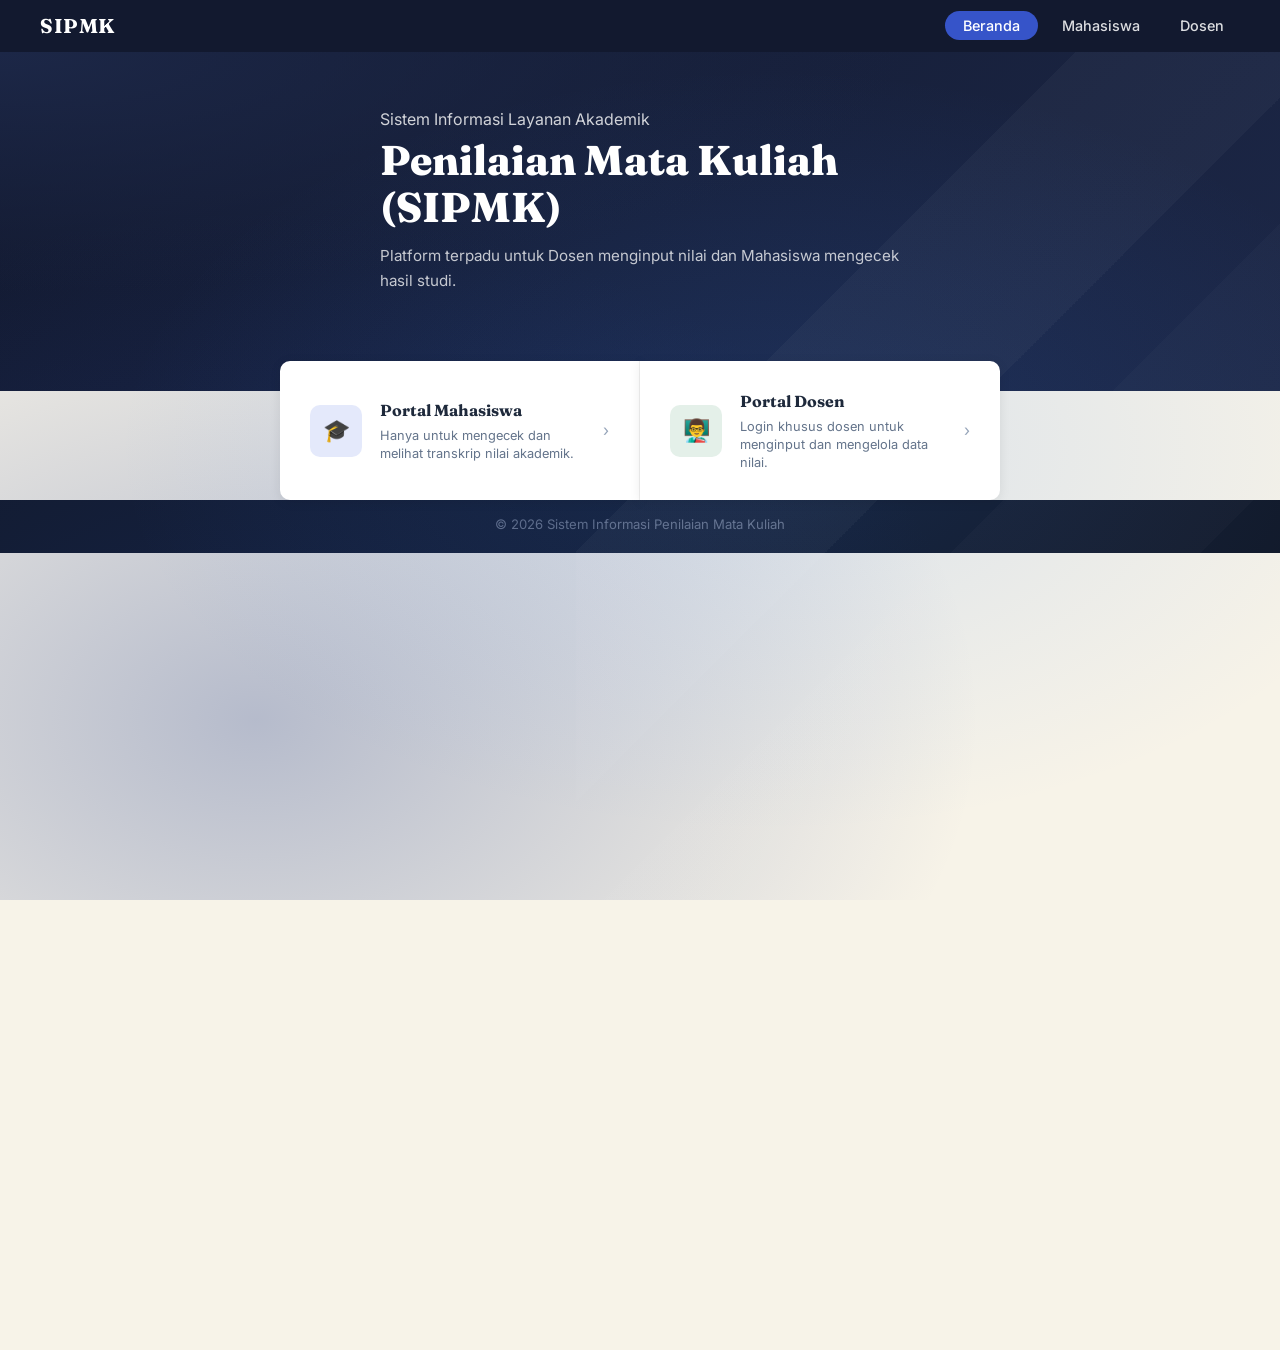
==== index.html @ e356b7f4 "DIBUAT ANGGI CUY" ====
<!DOCTYPE html>
<html lang="id">

<head>
    <meta charset="UTF-8">
    <meta name="viewport" content="width=device-width, initial-scale=1.0">
    <title>Beranda - SIPMK</title>
    <link rel="preconnect" href="https://fonts.googleapis.com">
    <link rel="preconnect" href="https://fonts.gstatic.com" crossorigin>
    <link
        href="https://fonts.googleapis.com/css2?family=Fraunces:opsz,wght@9..144,500;9..144,700;9..144,800&family=Inter:wght@400;500;600;700;800&family=JetBrains+Mono:wght@500;700&display=swap"
        rel="stylesheet">
    <link rel="stylesheet" href="css/style.css">
</head>

<body>
    <header>
        <div class="container header-flex">
            <div class="logo">
                <h1>SIPMK</h1>
            </div>
            <nav>
                <input type="checkbox" id="menu-toggle">
                <label for="menu-toggle" class="nav-toggle">
                    <span></span><span></span><span></span>
                </label>
                <ul class="nav-menu">
                    <li><a href="index.html" class="active">Beranda</a></li>
                    <li><a href="login-mahasiswa.html">Mahasiswa</a></li>
                    <li><a href="login-dosen.html">Dosen</a></li>
                </ul>
            </nav>
        </div>
    </header>

    <main>
        <section class="hero">
            <div class="hero-overlay">
                <div class="container">
                    <div class="hero-layout">
                        <div class="hero-content">
                            <p class="subtitle">Sistem Informasi Layanan Akademik</p>
                            <h2>Penilaian Mata Kuliah (SIPMK)</h2>
                            <p class="desc">Platform terpadu untuk Dosen menginput nilai dan Mahasiswa mengecek hasil
                                studi.</p>
                        </div>
                    </div>
                </div>
            </div>
        </section>

        <div class="cards-grid" style="grid-template-columns: repeat(2, 1fr); max-width: 800px;">
            <div class="card" onclick="location.href='login-mahasiswa.html'" style="border-radius: 10px 0 0 10px;">
                <div class="card-icon-wrap blue-light">🎓</div>
                <div class="card-text">
                    <h3>Portal Mahasiswa</h3>
                    <p>Hanya untuk mengecek dan melihat transkrip nilai akademik.</p>
                </div>
                <span class="card-arrow">›</span>
            </div>

            <div class="card" onclick="location.href='login-dosen.html'" style="border-radius: 0 10px 10px 0;">
                <div class="card-icon-wrap green-light">👨‍🏫</div>
                <div class="card-text">
                    <h3>Portal Dosen</h3>
                    <p>Login khusus dosen untuk menginput dan mengelola data nilai.</p>
                </div>
                <span class="card-arrow">›</span>
            </div>
        </div>
    </main>

    <footer>
        <div class="container footer-flex">
            <div class="footer-left">
                <p>&copy; 2026 Sistem Informasi Penilaian Mata Kuliah</p>
            </div>
        </div>
    </footer>
</body>
</html>
---- css/style.css ----
/* Reset & General */
* {
    margin: 0;
    padding: 0;
    box-sizing: border-box;
}

body {
    font-family: 'Segoe UI', Arial, sans-serif;
    background-color: #f1f5f9;
    color: #1e293b;
    line-height: 1.6;
    scroll-behavior: smooth;
    min-height: 100vh;
}

.container {
    max-width: 1280px;
    margin: auto;
    padding: 0 40px;
}

/* ===== HEADER ===== */
header {
    background-color: #1a2340;
    color: white;
    padding: 0;
    position: sticky;
    top: 0;
    z-index: 1000;
    height: 52px;
    display: flex;
    align-items: center;
}

.header-flex {
    display: flex;
    justify-content: space-between;
    align-items: center;
    width: 100%;
}

.logo h1 {
    font-size: 1.25rem;
    font-weight: 700;
    color: white;
    letter-spacing: 0.5px;
}

nav ul {
    list-style: none;
    display: flex;
    align-items: center;
    gap: 8px;
}

nav ul li a {
    color: rgba(255, 255, 255, 0.85);
    text-decoration: none;
    font-size: 0.9rem;
    font-weight: 500;
    padding: 6px 16px;
    border-radius: 20px;
    transition: 0.2s;
}

nav ul li a:hover {
    color: white;
    background: rgba(255, 255, 255, 0.1);
}

nav ul li a.active {
    background: #2563eb;
    color: white;
    border-radius: 20px;
    padding: 6px 18px;
}

/* Garis Hr */
hr{
    border:none;
    height:1px;
    background: linear-gradient(to right, transparent, #94a3b8, transparent);
    margin: 0;
}

/* ===== HERO ===== */
.hero {
    background:
        radial-gradient(ellipse at 0% 0%, #212945 0%, transparent 50%),
        radial-gradient(ellipse at 100% 100%, #212945 0%, transparent 50%),
        radial-gradient(ellipse at 100% 0%, #212945 0%, transparent 45%),
        radial-gradient(ellipse at 0% 100%, #212945 0%, transparent 45%), #212945
}

.hero::before {
    content: '';
    position: absolute;
    inset: 0;
    background:
        radial-gradient(ellipse at 60% 50%, rgba(59, 130, 246, 0.15) 0%, transparent 60%),
        radial-gradient(ellipse at 20% 80%, rgba(30, 58, 138, 0.3) 0%, transparent 50%);
}

/* Geometric diagonal lines like reference */
.hero::after {
    content: '';
    position: absolute;
    top: -50%;
    right: 0;
    width: 55%;
    height: 200%;
    background: linear-gradient(135deg, transparent 40%, rgba(255, 255, 255, 0.03) 40%, rgba(255, 255, 255, 0.03) 50%, transparent 50%),
        linear-gradient(135deg, transparent 55%, rgba(255, 255, 255, 0.02) 55%, rgba(255, 255, 255, 0.02) 65%, transparent 65%);
    pointer-events: none;
}

.hero-overlay {
    position: relative;
    z-index: 2;
    padding: 55px 0 70px;
    min-height: 320px;
    display: flex;
    align-items: center;
}

.hero-layout {
    display: flex;
    align-items: center;
    justify-content: space-between;
    width: 100%;
}

.hero-content {
    color: white;
    max-width: 520px;
}

.hero-content .subtitle {
    font-size: 1rem;
    font-weight: 400;
    color: rgba(255, 255, 255, 0.8);
    margin-bottom: 4px;
}

.hero-content h2 {
    font-size: 2.6rem;
    font-weight: 800;
    margin-bottom: 12px;
    line-height: 1.15;
    color: white;
}

.hero-content .desc {
    font-size: 0.95rem;
    color: rgba(255, 255, 255, 0.75);
    margin-bottom: 28px;
}

/* ===== HERO BANNER HASIL ===== */
.hasil-hero {
    background:
        radial-gradient(ellipse at 0% 0%, #7e859c 0%, transparent 50%),
        radial-gradient(ellipse at 100% 100%, #55628f 0%, transparent 50%),
        #303d6a;
    padding: 36px 0 50px;
    position: relative;
    overflow: hidden;
}

.hasil-hero::after {
    content: '';
    position: absolute;
    inset: 0;
    background: radial-gradient(ellipse at 60% 50%, rgba(100, 140, 255, 0.15) 0%, transparent 65%);
    pointer-events: none;
}

.hasil-hero-inner {
    position: relative;
    z-index: 2;
    display: flex;
    align-items: center;
    justify-content: space-between;
}

.hasil-hero-left h2 {
    font-size: 1.7rem;
    font-weight: 800;
    color: white;
    margin-bottom: 4px;
}

.hasil-hero-left p {
    font-size: 0.88rem;
    color: rgba(255, 255, 255, 0.7);
}

/* desain bagian semester */
.semester-badge {
    display: inline-flex;
    align-items: center;
    gap: 6px;
    background: rgba(255, 255, 255, 0.15);
    border: 1px solid rgba(255, 255, 255, 0.25);
    color: white;
    font-size: 0.82rem;
    font-weight: 600;
    padding: 6px 14px;
    border-radius: 20px;
    backdrop-filter: blur(8px);
}

 /* ===== SUMMARY CARDS ===== */
.summary-cards {
    display: grid;
    grid-template-columns: repeat(3, 1fr);
    gap: 16px;
    margin-top: -28px;
    position: relative;
    z-index: 10;
    margin-bottom: 28px;
}

.summary-card {
    background: white;
    border-radius: 14px;
    padding: 20px 22px;
    display: flex;
    align-items: center;
    gap: 16px;
    box-shadow: 0 4px 16px rgba(0, 0, 0, 0.08);
    border: 1px solid #f0f4f8;
    transition: 0.2s;
}

.summary-card:hover {
    transform: translateY(-3px);
    box-shadow: 0 8px 24px rgba(0, 0, 0, 0.1);
}

.summary-icon {
    width: 50px;
    height: 50px;
    border-radius: 12px;
    display: flex;
    align-items: center;
    justify-content: center;
    font-size: 20px;
    flex-shrink: 0;
}

.summary-icon.blue {
    background: linear-gradient(135deg, #dbeafe, #93c5fd);
}

.summary-icon.green {
    background: linear-gradient(135deg, #dcfce7, #6ee7b7);
}

.summary-icon.orange {
    background: linear-gradient(135deg, #fef3c7, #fcd34d);
}

.summary-info h4 {
    font-size: 1.4rem;
    font-weight: 800;
    color: #1e293b;
    line-height: 1;
    margin-bottom: 3px;
}

.summary-info p {
    font-size: 0.78rem;
    color: #64748b;
}

.btn-action {
    display: inline-flex;
    align-items: center;
    gap: 8px;
    background-color: #2563eb;
    color: white;
    padding: 11px 24px;
    border-radius: 6px;
    text-decoration: none;
    font-weight: 600;
    font-size: 0.9rem;
    transition: 0.2s;
}

.btn-action:hover {
    background-color: #1d4ed8;
    transform: translateY(-1px);
}

/* Hero Illustration (laptop mockup area) */
/* ILUSTRASI LAPTOP */
.illustration {
    position: relative;
    width: 480px;
    height: 300px;
}

.laptop {
    position: absolute;
    right: 30px;
    bottom: 30px;
    width: 310px;
}

.laptop-lid {
    width: 280px;
    height: 185px;
    background: #c8d3eb;
    border-radius: 12px 12px 0 0;
    padding: 6px;
    margin-left: 15px;
    box-shadow: 4px -4px 20px rgba(0, 0, 0, 0.25);
}

.laptop-screen {
    width: 100%;
    height: 100%;
    background: white;
    border-radius: 8px 8px 0 0;
    overflow: hidden;
    padding: 12px 14px;
}

.screen-header {
    display: flex;
    justify-content: space-between;
    font-size: 9.5px;
    font-weight: 700;
    color: #374151;
    border-bottom: 1.5px solid #e5e7eb;
    padding-bottom: 7px;
    margin-bottom: 9px;
}

.screen-header span:first-child {
    flex: 1.4;
}

.screen-header span:nth-child(2) {
    flex: 1;
    text-align: center;
}

.screen-header span:last-child {
    flex: 0.8;
    text-align: right;
}

.screen-rows {
    display: flex;
    flex-direction: column;
    gap: 8px;
}

.screen-row {
    display: flex;
    align-items: center;
    justify-content: space-between;
}

.row-bar {
    flex: 1;
    height: 9px;
    background: #eef0f5;
    border-radius: 5px;
    margin-right: 12px;
}

.grade {
    font-size: 8.5px;
    font-weight: 800;
    color: white;
    padding: 2px 6px;
    border-radius: 4px;
    min-width: 22px;
    text-align: center;
}

.grade.a {
    background: #10b981;
}

.grade.bplus {
    background: #3b82f6;
}

.grade.aminus {
    background: #f59e0b;
}

.grade.b {
    background: #ef4444;
}

.window-dots {
    display: flex;
    gap: 4px;
    margin-bottom: 8px;
}

.dot {
    width: 6px;
    height: 6px;
    border-radius: 50%;
    background: #d1d5db;
}

.laptop-base {
    width: 310px;
    height: 14px;
    background: linear-gradient(to bottom, #b0bcdc, #8898c4);
    border-radius: 0 0 6px 6px;
}

.laptop-foot {
    width: 310px;
    height: 6px;
    background: linear-gradient(to bottom, #7080b0, #5a6a9a);
    border-radius: 0 0 8px 8px;
}

.cap-group {
    position: absolute;
    left: 10px;
    bottom: 50px;
}

.cap-wrapper {
    position: relative;
    width: 110px;
    height: 80px;
}

.cap-board {
    position: absolute;
    top: 0;
    left: 50%;
    transform: translateX(-50%);
    width: 110px;
    height: 18px;
    background: linear-gradient(135deg, #1a2a5e, #243580);
    border-radius: 3px;
    box-shadow: 0 4px 12px rgba(0, 0, 0, 0.35);
    z-index: 3;
}

.cap-board::after {
    content: '';
    position: absolute;
    bottom: -5px;
    left: 50%;
    transform: translateX(-50%);
    border-left: 8px solid transparent;
    border-right: 8px solid transparent;
    border-top: 6px solid #1a2a5e;
}

.cap-dome {
    position: absolute;
    top: 16px;
    left: 50%;
    transform: translateX(-50%);
    width: 72px;
    height: 42px;
    background: linear-gradient(160deg, #243580, #1a2a5e);
    border-radius: 6px 6px 10px 10px;
    z-index: 2;
}

.tassel-base {
    position: absolute;
    top: 6px;
    right: 14px;
    width: 8px;
    height: 8px;
    background: #d4a017;
    border-radius: 50%;
    z-index: 4;
}

.tassel-string {
    position: absolute;
    top: 10px;
    right: 17px;
    width: 2px;
    height: 35px;
    background: linear-gradient(to bottom, #d4a017, #b8860b);
    z-index: 4;
}

.tassel-end {
    position: absolute;
    top: 44px;
    right: 10px;
    display: flex;
    gap: 2px;
    z-index: 4;
}

.tassel-end span {
    display: block;
    width: 2px;
    height: 10px;
    background: #d4a017;
    border-radius: 1px;
}

.book-bottom {
    width: 100px;
    height: 14px;
    background: linear-gradient(to right, #1e3a7a, #2a4fa0);
    border-radius: 3px;
    position: absolute;
    bottom: 0;
    left: 0;
    box-shadow: 0 4px 10px rgba(0, 0, 0, 0.3);
}

.book-top {
    width: 90px;
    height: 14px;
    background: linear-gradient(to right, #243f8a, #3058b8);
    border-radius: 3px;
    position: absolute;
    bottom: 14px;
    left: 5px;
}

.diploma {
    position: absolute;
    bottom: -4px;
    left: 50%;
    transform: translateX(-50%);
    width: 70px;
    height: 18px;
    background: #f0e6c8;
    border-radius: 10px;
    border: 1.5px solid #d4c090;
}

.plant-group {
    position: absolute;
    right: 0;
    bottom: 28px;
}

.pot {
    width: 40px;
    height: 30px;
    background: linear-gradient(to bottom, #e8e0d0, #d4c9b0);
    border-radius: 0 0 8px 8px;
    margin: 0 auto;
    position: relative;
}

.pot::before {
    content: '';
    position: absolute;
    top: -5px;
    left: -4px;
    width: 48px;
    height: 10px;
    background: #c8bda0;
    border-radius: 4px;
}

.stem {
    width: 3px;
    height: 35px;
    background: #4a7c3f;
    margin: 0 auto;
    border-radius: 2px;
}

.leaves {
    position: relative;
    width: 80px;
    height: 60px;
    margin: 0 auto;
}

.leaf {
    position: absolute;
    border-radius: 50% 0 50% 0;
}

.shadow-laptop {
    position: absolute;
    bottom: 24px;
    right: 28px;
    width: 300px;
    height: 10px;
    background: rgba(0, 0, 0, 0.2);
    border-radius: 50%;
    filter: blur(6px);
}

.shadow-cap {
    position: absolute;
    bottom: 44px;
    left: 8px;
    width: 110px;
    height: 8px;
    background: rgba(0, 0, 0, 0.18);
    border-radius: 50%;
    filter: blur(5px);
}

.shadow-plant {
    position: absolute;
    bottom: 22px;
    right: 0;
    width: 70px;
    height: 7px;
    background: rgba(0, 0, 0, 0.15);
    border-radius: 50%;
    filter: blur(5px);
}

.laptop-screen .screen-header {
    display: flex;
    justify-content: space-between;
    font-size: 11px;
    font-weight: 600;
    color: #374151;
    border-bottom: 1px solid #e5e7eb;
    padding-bottom: 8px;
    margin-bottom: 10px;
}

.screen-rows {
    display: flex;
    flex-direction: column;
    gap: 7px;
}

.screen-row {
    display: flex;
    justify-content: space-between;
    align-items: center;
}


/* ===== CARDS GRID (overlapping hero) ===== */
.cards-section {
    background: #f1f5f9;
    padding: 0;
    position: relative;
    z-index: 10;
}

.cards-grid {
    display: grid;
    grid-template-columns: repeat(3, 1fr);
    gap: 0;
    margin-top: -30px;
    position: relative;
    z-index: 10;
    background: transparent;
    padding: 0 40px;
    max-width: 1280px;
    margin-left: auto;
    margin-right: auto;
}

.card {
    background: white;
    padding: 28px 30px;
    border-radius: 0;
    box-shadow: 0 2px 12px rgba(0, 0, 0, 0.08);
    display: flex;
    align-items: center;
    gap: 18px;
    cursor: pointer;
    transition: 0.2s;
    border-right: 1px solid #f0f0f0;
    position: relative;
}

.card:first-child {
    border-radius: 10px 0 0 10px;
}

.card:last-child {
    border-radius: 0 10px 10px 0;
    border-right: none;
}

.card:hover {
    background: #fafbff;
}

.card-icon-wrap {
    width: 52px;
    height: 52px;
    border-radius: 10px;
    display: flex;
    align-items: center;
    justify-content: center;
    font-size: 22px;
    flex-shrink: 0;
}

.card-icon-wrap.blue-light {
    background: #dbeafe;
}

.card-icon-wrap.green-light {
    background: #dcfce7;
}

.card-icon-wrap.purple-light {
    background: #ede9fe;
}

.card-text h3 {
    font-size: 1rem;
    font-weight: 700;
    color: #1e293b;
    margin-bottom: 4px;
}

.card-text p {
    font-size: 0.8rem;
    color: #64748b;
    line-height: 1.4;
}

.card-arrow {
    margin-left: auto;
    color: #94a3b8;
    font-size: 1rem;
    flex-shrink: 0;
}

/* ===== STEPS SECTION ===== */
.steps-section {
    background: #f1f5f9;
    padding: 50px 0 40px;
}

.section-title {
    font-size: 1.15rem;
    font-weight: 700;
    color: #1e293b;
    margin-bottom: 6px;
    position: relative;
    display: inline-block;
}

.section-title::after {
    content: '';
    position: absolute;
    bottom: -6px;
    left: 0;
    width: 36px;
    height: 3px;
    background: #2563eb;
    border-radius: 2px;
}

.steps-modern {
    display: grid;
    grid-template-columns: 1fr 80px 1fr 80px 1fr;
    align-items: center;
    gap: 0;
    margin-top: 28px;
}

.step-modern {
    background: white;
    border-radius: 10px;
    padding: 22px 20px;
    display: flex;
    align-items: center;
    gap: 16px;
    border: 1px solid #e8ecf0;
    box-shadow: 0 2px 8px rgba(0, 0, 0, 0.04);
    position: relative;
}

.icon-circle {
    width: 54px;
    height: 54px;
    border-radius: 50%;
    display: flex;
    align-items: center;
    justify-content: center;
    font-size: 22px;
    flex-shrink: 0;
}

.icon-circle.blue {
    background: linear-gradient(135deg, #bfdbfe, #60a5fa);
}

.icon-circle.green {
    background: linear-gradient(135deg, #bbf7d0, #34d399);
}

.icon-circle.purple {
    background: linear-gradient(135deg, #ddd6fe, #a78bfa);
}

.step-text {
    flex: 1;
}

.badge {
    display: inline-flex;
    align-items: center;
    justify-content: center;
    width: 22px;
    height: 22px;
    border-radius: 50%;
    font-size: 11px;
    font-weight: 700;
    color: white;
    margin-bottom: 4px;
}

.badge.blue {
    background: linear-gradient(135deg, #2563eb, #60a5fa);
}

.badge.green {
    background: linear-gradient(135deg, #16a34a, #34d399);
}

.badge.purple {
    background: linear-gradient(135deg, #7c3aed, #a78bfa);
}

.step-text h3 {
    font-size: 0.95rem;
    font-weight: 700;
    color: #1e293b;
    margin-bottom: 3px;
}

.step-text p {
    font-size: 0.78rem;
    color: #64748b;
    line-height: 1.4;
}

/* Connector */
.connector {
    display: flex;
    align-items: center;
    justify-content: center;
    position: relative;
    height: 2px;
}

.connector::before {
    content: "";
    position: absolute;
    width: 100%;
    height: 2px;
    background: repeating-linear-gradient(to right,
            #cbd5e1, #cbd5e1 5px,
            transparent 5px, transparent 10px);
}

.circle-arrow {
    width: 30px;
    height: 30px;
    background: white;
    border-radius: 50%;
    border: 1px solid #e2e8f0;
    display: flex;
    align-items: center;
    justify-content: center;
    font-size: 13px;
    color: #475569;
    z-index: 2;
    box-shadow: 0 1px 4px rgba(0, 0, 0, 0.08);
}

/* ===== INFO / STATS SECTION ===== */
.info-section {
    background: #f1f5f9;
    padding: 20px 0 50px;
}

.info-grid {
    display: grid;
    grid-template-columns: repeat(3, 1fr);
    gap: 20px;
}

.info-box {
    background: white;
    border-radius: 12px;
    padding: 28px 30px;
    display: flex;
    align-items: center;
    gap: 20px;
    box-shadow: 0 2px 8px rgba(0, 0, 0, 0.05);
    border: 1px solid #e8ecf0;
    position: relative;
    overflow: hidden;
}

.info-icon {
    width: 58px;
    height: 58px;
    border-radius: 50%;
    display: flex;
    align-items: center;
    justify-content: center;
    font-size: 24px;
    flex-shrink: 0;
    color: white;
}

.info-icon.blue {
    background: linear-gradient(135deg, #1d4ed8, #3b82f6);
    box-shadow: 0 4px 14px rgba(37, 99, 235, 0.4);
}

.info-icon.green {
    background: linear-gradient(135deg, #15803d, #22c55e);
    box-shadow: 0 4px 14px rgba(22, 163, 74, 0.4);
}

.info-icon.purple {
    background: linear-gradient(135deg, #6d28d9, #a855f7);
    box-shadow: 0 4px 14px rgba(124, 58, 237, 0.4);
}

.info-content h3 {
    font-size: 2rem;
    font-weight: 800;
    line-height: 1;
    margin-bottom: 2px;
}

.info-content h3.blue-text {
    background: linear-gradient(135deg, #1d4ed8, #3b82f6);
    -webkit-background-clip: text;
    -webkit-text-fill-color: transparent;
    background-clip: text;
}

.info-content h3.green-text {
    background: linear-gradient(135deg, #15803d, #22c55e);
    -webkit-background-clip: text;
    -webkit-text-fill-color: transparent;
    background-clip: text;
}

.info-content h3.purple-text {
    background: linear-gradient(135deg, #6d28d9, #a855f7);
    -webkit-background-clip: text;
    -webkit-text-fill-color: transparent;
    background-clip: text;
}

.info-content .info-label {
    font-size: 0.85rem;
    font-weight: 600;
    color: #374151;
}

.info-content .info-sub {
    font-size: 0.75rem;
    color: #94a3b8;
}

/* ===== FORM SECTION ===== */
.form-section {
    display: flex;
    justify-content: center;
    align-items: center;
    min-height: calc(100vh - 52px);
    padding: 40px 20px;
    position: relative;
    overflow: hidden;
}

/* ===== CARD BARU ===== */
.form-card {
    background: white;
    padding: 50px 48px 44px;
    border-radius: 20px;
    width: 100%;
    max-width: 480px;
    box-shadow:
        0 4px 6px rgba(0,0,0,0.04),
        0 20px 50px rgba(37,99,235,0.10);
    position: relative;
    z-index: 2;
    border: 1px solid rgba(255,255,255,0.8);
    text-align: center;
}

/* Garis aksen atas card */
.form-card::before {
    content: '';
    position: absolute;
    top: 0;
    left: 0;
    right: 0;
    height: 4px;
    background: linear-gradient(90deg, #2563eb, #7c3aed, #3b82f6);
    border-radius: 20px 20px 0 0;
}

.form-card h2 {
    font-size: 1.5rem;
    font-weight: 800;
    color: #1e293b;
    margin-bottom: 8px;
    text-align: center;
}

.form-card p {
    font-size: 0.88rem;
    color: #64748b;
    margin-bottom: 32px;
    text-align: center;
    line-height: 1.5;
}


/* Background dekorasi lingkaran */
.form-section::before {
    content: '';
    position: absolute;
    top: -120px;
    right: -120px;
    width: 400px;
    height: 400px;
    background: radial-gradient(circle, rgba(37,99,235,0.08) 0%, transparent 70%);
    border-radius: 50%;
    pointer-events: none;
}

.form-section::after {
    content: '';
    position: absolute;
    bottom: -100px;
    left: -100px;
    width: 350px;
    height: 350px;
    background: radial-gradient(circle, rgba(124,58,237,0.07) 0%, transparent 70%);
    border-radius: 50%;
    pointer-events: none;
}

/* Icon di atas judul */
.form-icon{
    width: 68px;
    height: 68px;
    background: linear-gradient(135deg, #2563eb, #7c3aed);
    border-radius: 18px;
    display: flex;
    align-items: center;
    justify-content: center;
    font-size: 28px;
    margin: 0 auto 22px;
    box-shadow: 0 8px 20px rgba(37,99,235,0.35);
}
/* Label input */
.form-label{
    display: block;
    font-size: 0.82rem;
    font-weight: 600;
    color: #374151;
    margin-bottom: 7px;
    letter-spacing: 0.3px;
}

 /* Input field baru */
 .form-group {
    margin-bottom: 20px;
    position: relative;
}

.input-icon {
    position: absolute;
    left: 14px;
    top: 50%;
    transform: translateY(-50%);
    font-size: 16px;
    color: #94a3b8;
    pointer-events: none;
}

.form-group input {
    width: 100%;
    padding: 13px 14px 13px 42px;
    border: 1.5px solid #e2e8f0;
    border-radius: 10px;
    outline: none;
    font-size: 0.92rem;
    color: #1e293b;
    background: #f8fafc;
    transition: 0.2s;
}

.form-group input:focus {
    border-color: #2563eb;
    background: white;
    box-shadow: 0 0 0 3px rgba(37,99,235,0.12);
}

.form-group input::placeholder {
    color: #94a3b8;
}

/* Tombol Submit */
.btn-submit {
    width: 100%;
    padding: 14px;
    background: linear-gradient(135deg, #2563eb, #1d4ed8);
    color: white;
    border: none;
    border-radius: 10px;
    cursor: pointer;
    font-weight: 700;
    font-size: 0.95rem;
    letter-spacing: 0.3px;
    transition: 0.25s;
    box-shadow: 0 4px 14px rgba(37,99,235,0.35);
    margin-top: 4px;
    display: flex;
    align-items: center;
    justify-content: center;
    gap: 8px;
}

.btn-submit:hover {
    background: linear-gradient(135deg, #1d4ed8, #1e40af);
    transform: translateY(-2px);
    box-shadow: 0 8px 20px rgba(37,99,235,0.45);
}

.btn-submit:active {
    transform: translateY(0);
}

/* Link balik dari hasil */
.back-btn {
    display: inline-flex;
    align-items: center;
    gap: 8px;
    background: rgb(255, 255, 255);
    color: rgba(0, 0, 0, 0.795);
    padding: 10px 20px;
    border-radius: 10px;
    text-decoration: none;
    font-size: 0.85rem;
    font-weight: 600;
    border: 1px solid #e2e8f0;
    transition: 0.2s;
    box-shadow: 0 2px 6px rgba(0, 0, 0, 0.05);
}

.back-btn:hover {
    background: #f8faff;
    border-color: #2563eb;
    color: #2563eb;
    transform: translateX(-3px);
}


/* Link balik ke beranda */
.back-link {
    display: flex;
    align-items: center;
    justify-content: center;
    gap: 6px;
    margin-top: 22px;
    font-size: 0.83rem;
    color: #536d91;
    text-decoration: none;
    transition: 0.2s;
}

.back-link:hover {
    color: #2563eb;
}

/* Badge info di bawah form */
.form-badge {
    display: flex;
    align-items: center;
    gap: 8px;
    background: linear-gradient(135deg, #eff6ff, #f5f3ff);
    border: 1px solid #dbeafe;
    border-radius: 10px;
    padding: 12px 16px;
    margin-top: 20px;
}

.form-badge span {
    font-size: 13px;
}

.form-badge p {
    font-size: 0.78rem;
    color: #3b82f6;
    margin: 0;
    font-weight: 500;
    text-align: left;
}

/* ===== TABLE ===== */
.hasil-penilaian {
    padding: 60px 0;
}

.styled-table {
    width: 100%;
    border-collapse: collapse;
    background: white;
    box-shadow: 0 0 20px rgba(0, 0, 0, 0.05);
    border-radius: 10px;
    overflow: hidden;
}

.styled-table thead tr {
    background-color: #1a2340;
    color: white;
    text-align: left;
}

.styled-table th,
.styled-table td {
    padding: 15px 20px;
    font-size: 0.9rem;
}

.styled-table tbody tr {
    border-bottom: 1px solid #f0f0f0;
    transition: 0.15s;
}

.styled-table tbody tr:hover {
    background: #f8fafc;
}

/* Edit Bagian Status */
.status-lulus {
    display: inline-flex;
    align-items: center;
    gap: 5px;
    background: linear-gradient(135deg, #d1fae5, #a7f3d0);
    color: #065f46;
    padding: 5px 14px;
    border-radius: 20px;
    font-size: 0.78rem;
    font-weight: 700;
    border: 1px solid #6ee7b7;
}

.status-ulang {
    display: inline-flex;
    align-items: center;
    gap: 5px;
    background: linear-gradient(135deg, #fee2e2, #fecaca);
    color: #991b1b;
    padding: 5px 14px;
    border-radius: 20px;
    font-size: 0.78rem;
    font-weight: 700;
    border: 1px solid #fca5a5;
}

/* Nilai bar visual */
.nilai-cell {
    display: flex;
    align-items: center;
    gap: 10px;
}

.nilai-bar-bg {
    width: 60px;
    height: 6px;
    background: #e5e7eb;
    border-radius: 3px;
    overflow: hidden;
}

.nilai-bar-fill {
    height: 100%;
    border-radius: 3px;
}

.nilai-bar-fill.tinggi {
    background: linear-gradient(90deg, #10b981, #34d399);
}

.nilai-bar-fill.sedang {
    background: linear-gradient(90deg, #3b82f6, #60a5fa);
    }

.nilai-bar-fill.rendah {
    background: linear-gradient(90deg, #ef4444, #f87171);
}

/* ===== IDENTITAS CARD ===== */
.identitas-card {
    background: white;
    border-radius: 16px;
    padding: 0;
    margin-bottom: 24px;
    box-shadow: 0 2px 12px rgba(0, 0, 0, 0.06);
    border: 1px solid #e8ecf4;
    overflow: hidden;
}

.identitas-header {
    background: linear-gradient(135deg, #46568b, #36486e);
    padding: 14px 24px;
    display: flex;
    align-items: center;
    gap: 10px;
}

.identitas-header h3 {
    color: white;
    font-size: 0.92rem;
    font-weight: 700;
}

.identitas-header span {
    font-size: 18px;
}

.identitas-body {
    padding: 20px 24px;
    display: grid;
    grid-template-columns: repeat(2, 1fr);
    gap: 14px 30px;
}

.identitas-item {
    display: flex;
    flex-direction: column;
    gap: 3px;
}

.identitas-item .label {
    font-size: 0.72rem;
    font-weight: 600;
    color: #94a3b8;
    text-transform: uppercase;
    letter-spacing: 0.5px;
}

.identitas-item .value {
    font-size: 0.9rem;
    font-weight: 600;
    color: #1e293b;
}

/* ===== TABEL Edit ===== */
.table-wrapper {
    background: white;
    border-radius: 16px;
    overflow: hidden;
    box-shadow: 0 2px 12px rgba(0, 0, 0, 0.06);
    border: 1px solid #e8ecf4;
}

.table-top {
    padding: 18px 24px;
    display: flex;
    align-items: center;
    justify-content: space-between;
    border-bottom: 1px solid #f1f5f9;
}

.table-top h3 {
    font-size: 0.95rem;
    font-weight: 700;
    color: #1e293b;
    display: flex;
    align-items: center;
    gap: 8px;
}

.total-sks {
    font-size: 0.8rem;
    color: #64748b;
    background: #f1f5f9;
    padding: 5px 12px;
    border-radius: 20px;
    font-weight: 500;
}



.styled-table thead tr {
    background: linear-gradient(135deg, #38435f, #425070);
    color: white;
    text-align: left;
}

.styled-table th {
    padding: 14px 20px;
    font-size: 0.82rem;
    font-weight: 700;
    letter-spacing: 0.3px;
}

.styled-table td {
    padding: 15px 20px;
    font-size: 0.88rem;
    color: #374151;
    border-bottom: 1px solid #f1f5f9;
}

.styled-table tbody tr:last-child td {
    border-bottom: none;
}

.styled-table tbody tr:hover {
    background: #f8faff;
}

/* Huruf grade warna */
.huruf-a {
    color: #059669;
    font-weight: 800;
    font-size: 1rem;
}

.huruf-bplus {
    color: #2563eb;
    font-weight: 800;
    font-size: 1rem;
}

.huruf-b {
    color: #7c3aed;
    font-weight: 800;
    font-size: 1rem;
}

.huruf-d {
    color: #dc2626;
    font-weight: 800;
    font-size: 1rem;
}



/* ===== FOOTER ===== */
footer {
    background-color: #111827;
    color: #6b7280;
    padding: 14px 0;
}


.footer-flex {
    display: flex;
    justify-content: center;
    align-items: center;
    text-align: center;
    flex-direction: column;
    font-size: 0.82rem;
}

.footer-left p {
    margin-bottom: 4px;
}

.hasil-footer {
    margin-top: 28px;
    display: flex;
    align-items: center;
    justify-content: space-between;
    padding: 16px 0;
}

/* ===== ACTIVE STATE SAAT DIKLIK ===== */

/* Card aktif */
.card {
    cursor: pointer;
    transition: 0.6s;
}

.card.active {
    background: linear-gradient(135deg, #1e40af 0%, #2563eb 50%, #3b82f6 100%);
    box-shadow: 0 8px 25px rgba(37, 99, 235, 0.4);
    border-right-color: transparent;
}

.card.active .card-text h3 {
    color: white;
}

.card.active .card-text p {
    color: rgba(255, 255, 255, 0.8);
}

.card.active .card-arrow {
    color: white;
}

.card.active .card-icon-wrap {
    background: rgba(255, 255, 255, 0.25) !important;
}

/* Card icon gradient */
.card-icon-wrap.blue-light {
    background: linear-gradient(135deg, #bfdbfe, #93c5fd);
}

.card-icon-wrap.green-light {
    background: linear-gradient(135deg, #bbf7d0, #6ee7b7);
}

.card-icon-wrap.purple-light {
    background: linear-gradient(135deg, #ddd6fe, #c4b5fd);
}

/* Step aktif */
.step-modern {
    cursor: pointer;
    transition: 0.25s;
}

.step-modern.active-blue {
    background: linear-gradient(135deg, #eff6ff, #dbeafe);
    border-left: 4px solid #2563eb;
    box-shadow: 0 6px 20px rgba(37, 99, 235, 0.2);
}

.step-modern.active-green {
    background: linear-gradient(135deg, #f0fdf4, #dcfce7);
    border-left: 4px solid #16a34a;
    box-shadow: 0 6px 20px rgba(22, 163, 74, 0.2);
}

.step-modern.active-purple {
    background: linear-gradient(135deg, #faf5ff, #ede9fe);
    border-left: 4px solid #7c3aed;
    box-shadow: 0 6px 20px rgba(124, 58, 237, 0.2);
}

/* Info box aktif */
.info-box {
    cursor: pointer;
    transition: 0.25s;
}

.info-box.active-blue {
    background: linear-gradient(135deg, #eff6ff, #dbeafe);
    border-left: 4px solid #2563eb;
    transform: translateY(-4px);
    box-shadow: 0 12px 30px rgba(37, 99, 235, 0.15);
}

.info-box.active-green {
    background: linear-gradient(135deg, #f0fdf4, #dcfce7);
    border-left: 4px solid #16a34a;
    transform: translateY(-4px);
    box-shadow: 0 12px 30px rgba(22, 163, 74, 0.15);
}

.info-box.active-purple {
    background: linear-gradient(135deg, #faf5ff, #ede9fe);
    border-left: 4px solid #7c3aed;
    transform: translateY(-4px);
    box-shadow: 0 12px 30px rgba(124, 58, 237, 0.15);
}

#menu-toggle{
    display: none;
}

.nav-toggle{
    display: none;
    flex-direction: column;
    gap: 5px;
    cursor: pointer;
}

.nav-toggle span {
    width: 25px;
    height: 3px;
    background: white;
    border-radius: 2px;
}

.nav-menu{
    display: flex;
    gap: 8px;
}

/* RESPONSIVE - TABLET */
@media (max-width: 1024px) {
    .container {
        padding: 0 24px;
    }

    .info-grid {
        grid-template-columns: 1fr 1fr;
    }

    .steps-modern {
        grid-template-columns: 1fr;
        gap: 16px;
    }

    .connector {
        display: none;
    }
}

/* RESPONSIVE - MOBILE */
@media (max-width: 768px) {
    .header-flex{
        flex-wrap: wrap;
    }

    nav {
        position: relative;
    }

    .nav-toggle{
        display: flex;
        align-items: center;
    }

    .nav-menu{
        position: absolute;
        top: 50px;
        right: 0;
        background: #1a2340;
        flex-direction: column;
        width: 220px;
        padding: 10px;
        border-radius: 10px;
        display: none;
    }

    #menu-toggle:checked ~ .nav-menu {
    display: flex;
    }

    .hero-layout {
        flex-direction: column;
        text-align: center;
        gap: 30px;
    }

    .hero-content {
        max-width: 100%;
    }


    .illustration {
        width: 100%;
        height: auto;
    }

    .laptop {
        position: relative;
        width: 90%;
        margin: auto;
        right: 0;
        bottom: 0;
    }

    .laptop-lid {
        width: 100%;
    }

    .laptop-base,
    .laptop-foot {
        width: 100%;
    }

    .nav-menu li {
        width: 100%;
    }

    .nav-menu li a {
        display: block;
        width: 100%;
    }

    header {
        height: auto;
        padding: 10px 0;
    }

    .header-flex {
        flex-direction: row;
        justify-content: space-between;
        align-items: center;
    }

    .info-grid {
        grid-template-columns: 1fr;
    }

    .cards-grid {
        grid-template-columns: 1fr;
        margin-top: 20px;
    }

    .summary-cards {
        grid-template-columns: 1fr;
    }

    .identitas-body {
        grid-template-columns: 1fr;
    }

    .table-wrapper {
        overflow-x: auto;
    }

    .styled-table {
        min-width: 600px;
    }
}

/* SMALL MOBILE (HP kecil) */
@media (max-width: 480px) {

    body {
        font-size: 14px;
    }

    .hero-content h2 {
        font-size: 1.8rem;
    }

    .info-box {
        padding: 20px;
    }

    .form-card {
        padding: 30px 20px;
    }

    footer {
        font-size: 0.7rem;
        padding: 8px 0;
    }
}

/* Animasi */ 
@keyframes fadeIn { 
    from { 
        opacity: 0; 
        transform: translateY(20px); 
    } 
    to { 
        opacity: 1; 
        transform: translateY(0); 
    } 
} 

.hero { 
    animation: fadeIn 0.6s ease;  
} 
/* =========================================================
   TAMBAHAN: PANEL CRUD, HUB DASHBOARD, TABEL FORM (Lanjutan Proyek)
   ========================================================= */
.page-hero {
    background:
        radial-gradient(ellipse at 0% 0%, #212945 0%, transparent 50%),
        linear-gradient(135deg, #1a2340 0%, #232c4f 100%);
    padding: 34px 0 70px;
    color: #fff;
}

.page-hero h2 { font-size: 1.5rem; font-weight: 800; margin-bottom: 6px; }
.page-hero p { font-size: 0.85rem; color: rgba(255,255,255,0.75); }

.page-body { padding-bottom: 60px; }

.panel {
    background: #fff;
    border-radius: 16px;
    padding: 30px 32px;
    box-shadow: 0 10px 30px rgba(0,0,0,0.08);
    margin-top: -46px;
    position: relative;
    z-index: 5;
    margin-bottom: 26px;
}

.panel h3 {
    font-size: 1.05rem;
    font-weight: 700;
    color: #1e293b;
    margin-bottom: 18px;
}

.field-grid {
    display: grid;
    grid-template-columns: repeat(auto-fit, minmax(200px, 1fr));
    gap: 16px;
    margin-bottom: 18px;
}

.field { display: flex; flex-direction: column; gap: 6px; }

.field label {
    font-size: 0.8rem;
    font-weight: 600;
    color: #374151;
}

.field input, .field select {
    padding: 11px 13px;
    border: 1.5px solid #e2e8f0;
    border-radius: 10px;
    font-size: 0.9rem;
    background: #f8fafc;
    outline: none;
    transition: 0.2s;
    color: #1e293b;
    width: 100%;
}

.field input:focus, .field select:focus {
    border-color: #2563eb;
    background: #fff;
    box-shadow: 0 0 0 3px rgba(37,99,235,0.12);
}

.field small { font-size: 0.72rem; color: #94a3b8; }

.panel-actions { display: flex; gap: 10px; flex-wrap: wrap; }

.btn-save, .btn-secondary {
    padding: 12px 24px;
    border: none;
    border-radius: 8px;
    font-weight: 700;
    font-size: 0.85rem;
    cursor: pointer;
    transition: 0.2s;
}

.btn-save {
    background: linear-gradient(135deg, #16a34a, #15803d);
    color: #fff;
    box-shadow: 0 4px 14px rgba(22,163,74,0.3);
}
.btn-save:hover { transform: translateY(-1px); box-shadow: 0 8px 18px rgba(22,163,74,0.4); }

.btn-secondary { background: #e2e8f0; color: #334155; }
.btn-secondary:hover { background: #cbd5e1; }

.btn-edit, .btn-delete {
    border: none;
    border-radius: 6px;
    padding: 7px 14px;
    font-size: 0.78rem;
    font-weight: 700;
    cursor: pointer;
    color: #fff;
    transition: 0.2s;
    margin: 2px;
}
.btn-edit { background: #2563eb; }
.btn-edit:hover { background: #1d4ed8; }
.btn-delete { background: #dc2626; }
.btn-delete:hover { background: #b91c1c; }

.table-toolbar {
    display: flex;
    justify-content: space-between;
    align-items: center;
    margin-bottom: 14px;
    flex-wrap: wrap;
    gap: 10px;
}
.table-toolbar h3 { font-size: 1rem; font-weight: 700; color: #1e293b; margin: 0; }

.pill-count {
    background: #eff6ff;
    color: #2563eb;
    font-size: 0.75rem;
    font-weight: 700;
    padding: 4px 12px;
    border-radius: 20px;
}

.empty-row td {
    text-align: center;
    padding: 34px 10px;
    color: #94a3b8;
    font-style: italic;
}

/* Hub link cards (dashboard dosen & mahasiswa) */
.quick-links {
    display: grid;
    grid-template-columns: repeat(auto-fit, minmax(230px, 1fr));
    gap: 18px;
    margin-bottom: 30px;
}

.link-card {
    background: #fff;
    border-radius: 14px;
    padding: 24px;
    display: flex;
    align-items: center;
    gap: 16px;
    text-decoration: none;
    color: inherit;
    box-shadow: 0 4px 16px rgba(0,0,0,0.06);
    border: 1px solid #f0f4f8;
    transition: 0.2s;
}
.link-card:hover {
    transform: translateY(-3px);
    box-shadow: 0 8px 22px rgba(0,0,0,0.1);
    border-color: #2563eb;
}

.welcome-name { color: #93c5fd; font-weight: 700; }

@media (max-width: 768px) {
    .panel { padding: 22px 18px; margin-top: -34px; }
    .field-grid { grid-template-columns: 1fr; }
    .page-hero { padding: 26px 0 56px; }
}

/* =========================================================================
   RETEMA VISUAL — "Buku Nilai Digital"
   Palet: Ink Navy + Gold Seal + Indigo (selaras dengan ilustrasi toga di
   beranda yang sudah memakai navy #1a2a5e & emas #d4a017)
   Tipografi: Fraunces (display/serif) untuk judul, Inter untuk isi,
   JetBrains Mono untuk data (NIM/kode/grade)
   ========================================================================= */
:root {
    --ink: #12192f;
    --ink-soft: #1c2747;
    --parchment: #f7f3e8;
    --gold: #c6952f;
    --gold-dark: #a97c22;
    --indigo: #3654c9;
    --indigo-dark: #263e97;
    --sage: #3f7a5c;
    --sage-dark: #2f5f47;
    --brick: #b23a48;
    --brick-dark: #8f2c38;
    --ink-text: #1c2333;
    --muted: #64748b;
    --hairline: #e7e1d3;
    --font-display: 'Fraunces', Georgia, 'Times New Roman', serif;
    --font-body: 'Inter', 'Segoe UI', Arial, sans-serif;
    --font-mono: 'JetBrains Mono', 'Courier New', monospace;
}

body {
    background-color: var(--parchment);
    font-family: var(--font-body);
    color: var(--ink-text);
}

h1, h2, h3, .logo h1, .form-card h2, .page-hero h2,
.hero-content h2, .panel h3, .table-toolbar h3, .card-text h3 {
    font-family: var(--font-display);
}

/* ----- Header publik (beranda / login) ----- */
header { background-color: var(--ink); }
nav ul li a.active { background: var(--indigo); }
.hero { background:
    radial-gradient(ellipse at 0% 0%, var(--ink-soft) 0%, transparent 50%),
    linear-gradient(135deg, var(--ink) 0%, var(--ink-soft) 100%);
}
.semester-badge { border-color: rgba(198,149,47,0.4); }

/* ----- Tombol ----- */
.btn-submit { background: linear-gradient(135deg, var(--indigo), var(--indigo-dark)); box-shadow: 0 4px 14px rgba(54,84,201,0.35); }
.btn-submit:hover { background: linear-gradient(135deg, var(--indigo-dark), #1e2f78); box-shadow: 0 8px 20px rgba(54,84,201,0.45); }
.btn-action { background-color: var(--indigo); }
.btn-action:hover { background-color: var(--indigo-dark); }
.btn-save { background: linear-gradient(135deg, var(--sage), var(--sage-dark)); box-shadow: 0 4px 14px rgba(63,122,92,0.3); }
.btn-save:hover { box-shadow: 0 8px 18px rgba(63,122,92,0.4); }
.btn-edit { background: var(--indigo); }
.btn-edit:hover { background: var(--indigo-dark); }
.btn-delete { background: var(--brick); }
.btn-delete:hover { background: var(--brick-dark); }
.form-card::before { background: linear-gradient(90deg, var(--gold), var(--indigo), var(--gold)); }
.form-icon { background: linear-gradient(135deg, var(--indigo), var(--indigo-dark)) !important; }
.back-link:hover, .back-btn:hover { color: var(--indigo); border-color: var(--indigo); }

/* ----- Tabel ----- */
.styled-table thead tr { background-color: var(--ink); }
.status-lulus { background: linear-gradient(135deg, #dff1e6, #b9dfc6); color: var(--sage-dark); }
.status-ulang { background: linear-gradient(135deg, #f7dde0, #eab3ba); color: var(--brick-dark); }

/* ----- Kartu ringkasan & ikon ----- */
.summary-icon.blue { background: linear-gradient(135deg, #e1e7fb, #aebdf2); }
.summary-icon.green { background: linear-gradient(135deg, #dcefe2, #93d2ab); }
.summary-icon.orange { background: linear-gradient(135deg, #f8ecd6, #e8c374); }
.card-icon-wrap.blue-light { background: #e4e9fb; }
.card-icon-wrap.green-light { background: #e4f0e9; }
.card-icon-wrap.purple-light { background: #f1e9fb; }
.link-card:hover { border-color: var(--indigo); }

/* ----- Page hero (halaman internal) — garis ledger tipis ----- */
.page-hero {
    background:
        repeating-linear-gradient(to bottom, transparent 0 39px, rgba(255,255,255,0.045) 39px 40px),
        radial-gradient(ellipse at 100% 0%, var(--ink-soft) 0%, transparent 55%),
        linear-gradient(150deg, var(--ink) 0%, var(--ink-soft) 100%);
}
.hero-overlay { background: transparent; }

/* ----- Stempel Nilai (Grade Seal) ----- */
.grade-seal {
    display: inline-flex;
    align-items: center;
    justify-content: center;
    min-width: 34px;
    height: 34px;
    padding: 0 6px;
    border-radius: 50%;
    font-family: var(--font-mono);
    font-weight: 800;
    font-size: 0.76rem;
    color: #fff;
    box-shadow: inset 0 0 0 2px rgba(255,255,255,0.3), 0 2px 6px rgba(0,0,0,0.22);
}
.grade-seal.a { background: radial-gradient(circle at 30% 28%, #5aa47a, var(--sage-dark)); }
.grade-seal.b { background: radial-gradient(circle at 30% 28%, #5c78e6, var(--indigo-dark)); }
.grade-seal.c { background: radial-gradient(circle at 30% 28%, #e3b355, var(--gold-dark)); }
.grade-seal.d { background: radial-gradient(circle at 30% 28%, #d1666f, var(--brick-dark)); }

/* ----- Kotak Pencarian Tabel ----- */
.search-box { position: relative; margin-bottom: 16px; max-width: 340px; }
.search-box input {
    width: 100%;
    padding: 11px 14px 11px 36px;
    border: 1.5px solid var(--hairline);
    border-radius: 10px;
    font-size: 0.86rem;
    background: #fff;
    outline: none;
    color: var(--ink-text);
    transition: 0.2s;
}
.search-box input:focus { border-color: var(--indigo); box-shadow: 0 0 0 3px rgba(54,84,201,0.12); }
.search-box::before {
    content: '🔎';
    position: absolute;
    left: 12px;
    top: 50%;
    transform: translateY(-50%);
    font-size: 0.8rem;
    opacity: 0.55;
}

/* =========================================================================
   APP SHELL — Sidebar untuk halaman internal (dashboard, CRUD)
   ========================================================================= */
.app-shell { display: flex; min-height: 100vh; }

.sidebar {
    width: 234px;
    flex-shrink: 0;
    background: var(--ink);
    color: #fff;
    display: flex;
    flex-direction: column;
    padding: 22px 16px;
    position: sticky;
    top: 0;
    height: 100vh;
    overflow-y: auto;
}

.sidebar-brand { display: flex; align-items: center; gap: 10px; padding: 0 6px 4px; margin-bottom: 4px; }
.sidebar-brand .seal {
    width: 34px; height: 34px; border-radius: 50%;
    background: radial-gradient(circle at 30% 28%, #e6c476, var(--gold));
    display: flex; align-items: center; justify-content: center;
    font-family: var(--font-display); font-weight: 700; color: var(--ink); font-size: 1rem;
    flex-shrink: 0;
}
.sidebar-brand h1 { font-size: 1.1rem; font-weight: 700; color: #fff; }

.sidebar-role {
    font-size: 0.68rem;
    text-transform: uppercase;
    letter-spacing: 0.08em;
    color: rgba(255,255,255,0.5);
    margin: 2px 0 22px 6px;
}

.sidebar-nav { display: flex; flex-direction: column; gap: 3px; flex: 1; }
.sidebar-nav a {
    display: flex; align-items: center; gap: 12px;
    color: rgba(255,255,255,0.72);
    text-decoration: none;
    padding: 10px 12px;
    border-radius: 10px;
    font-size: 0.87rem;
    font-weight: 500;
    transition: 0.15s;
}
.sidebar-nav a .icon { width: 18px; text-align: center; flex-shrink: 0; }
.sidebar-nav a:hover { background: rgba(255,255,255,0.07); color: #fff; }
.sidebar-nav a.active { background: var(--indigo); color: #fff; }

.sidebar-foot { border-top: 1px solid rgba(255,255,255,0.12); padding-top: 12px; margin-top: 10px; }
.sidebar-foot a {
    display: flex; align-items: center; gap: 10px;
    color: #f1a8ae; text-decoration: none;
    font-size: 0.85rem; font-weight: 600;
    padding: 9px 12px; border-radius: 10px;
}
.sidebar-foot a:hover { background: rgba(255,255,255,0.07); }

.app-main { flex: 1; min-width: 0; display: flex; flex-direction: column; }

.topbar {
    background: #fff;
    border-bottom: 1px solid var(--hairline);
    padding: 18px 32px;
    display: flex; align-items: center; justify-content: space-between;
}
.topbar h2 { font-size: 1.3rem; color: var(--ink-text); font-weight: 700; }
.topbar p { font-size: 0.78rem; color: var(--muted); margin-top: 2px; }
.topbar-user { display: flex; align-items: center; gap: 10px; font-size: 0.84rem; color: var(--muted); }
.topbar-user .avatar {
    width: 36px; height: 36px; border-radius: 50%;
    background: linear-gradient(135deg, var(--indigo), var(--gold));
    color: #fff; display: flex; align-items: center; justify-content: center;
    font-weight: 700; font-family: var(--font-display);
}

.app-content { padding: 28px 32px 60px; }

.mobile-topbar { display: none; }

@media (max-width: 900px) {
    .sidebar {
        position: fixed; left: -260px; top: 0; height: 100vh; z-index: 300;
        transition: left 0.25s ease; box-shadow: 0 0 50px rgba(0,0,0,0.45);
    }
    .sidebar.open { left: 0; }
    .topbar { display: none; }
    .mobile-topbar {
        display: flex; align-items: center; gap: 14px;
        background: var(--ink); color: #fff;
        padding: 14px 18px; position: sticky; top: 0; z-index: 100;
    }
    .mobile-topbar button {
        background: rgba(255,255,255,0.12); border: none; color: #fff;
        width: 36px; height: 36px; border-radius: 8px; font-size: 1.05rem; cursor: pointer;
    }
    .mobile-topbar h2 { font-size: 1.05rem; font-family: var(--font-display); }
    .sidebar-backdrop { display: none; position: fixed; inset: 0; background: rgba(10,14,28,0.5); z-index: 250; }
    .sidebar-backdrop.show { display: block; }
    .app-content { padding: 20px 18px 50px; }
}

/* =========================================================================
   TOAST NOTIFICATION
   ========================================================================= */
.toast-wrap {
    position: fixed; top: 20px; right: 20px; z-index: 999;
    display: flex; flex-direction: column; gap: 10px;
    max-width: 320px;
}
.toast {
    background: var(--ink); color: #fff;
    padding: 13px 16px; border-radius: 10px;
    font-size: 0.84rem; line-height: 1.4;
    box-shadow: 0 12px 30px rgba(0,0,0,0.25);
    border-left: 4px solid var(--indigo);
    animation: toastIn 0.25s ease;
}
.toast.success { border-left-color: var(--sage); }
.toast.error { border-left-color: var(--brick); }
@keyframes toastIn { from { opacity: 0; transform: translateY(-10px); } to { opacity: 1; transform: translateY(0); } }
@keyframes toastOut { from { opacity: 1; } to { opacity: 0; transform: translateY(-8px); } }
.toast.hide { animation: toastOut 0.2s ease forwards; }

/* =========================================================================
   MODAL KONFIRMASI
   ========================================================================= */
.modal-backdrop {
    position: fixed; inset: 0; background: rgba(15,20,40,0.55);
    display: flex; align-items: center; justify-content: center;
    z-index: 998; padding: 20px;
}
.modal-box {
    background: #fff; border-radius: 16px; padding: 28px 26px;
    max-width: 360px; width: 100%;
    box-shadow: 0 24px 60px rgba(0,0,0,0.3);
}
.modal-box h4 { font-family: var(--font-display); font-size: 1.15rem; margin-bottom: 8px; color: var(--ink-text); }
.modal-box p { font-size: 0.87rem; color: var(--muted); margin-bottom: 22px; line-height: 1.5; }
.modal-actions { display: flex; gap: 10px; justify-content: flex-end; }
.modal-actions button {
    border: none; border-radius: 8px; padding: 10px 18px;
    font-weight: 700; font-size: 0.84rem; cursor: pointer; transition: 0.15s;
}
.modal-actions .btn-confirm-danger { background: var(--brick); color: #fff; }
.modal-actions .btn-confirm-danger:hover { background: var(--brick-dark); }
.modal-actions .btn-confirm-cancel { background: #e2e8f0; color: #334155; }
.modal-actions .btn-confirm-cancel:hover { background: #cbd5e1; }

/* =========================================================================
   CHART (Distribusi Grade)
   ========================================================================= */
.chart-card {
    background: #fff; border-radius: 16px; padding: 24px;
    box-shadow: 0 10px 30px rgba(0,0,0,0.06);
    display: flex; align-items: center; gap: 26px; flex-wrap: wrap;
}
.chart-legend { display: flex; flex-direction: column; gap: 8px; font-size: 0.82rem; flex: 1; min-width: 160px; }
.chart-legend .row { display: flex; align-items: center; justify-content: space-between; gap: 10px; }
.chart-legend .label { display: flex; align-items: center; gap: 8px; color: var(--ink-text); }
.chart-legend i { width: 10px; height: 10px; border-radius: 3px; display: inline-block; flex-shrink: 0; }
.chart-legend .count { font-family: var(--font-mono); font-weight: 700; color: var(--muted); }
.chart-empty { color: var(--muted); font-size: 0.85rem; font-style: italic; }

/* Data monospace pada tabel (NIM, kode) */
.styled-table td:first-child { font-family: var(--font-mono); font-size: 0.85rem; }

@media (max-width: 480px) {
    h2.hero-content, .form-card h2 { font-size: 1.4rem; }
}

@media (max-width: 1024px) {
    .dosen-grid { grid-template-columns: 1fr !important; }
}
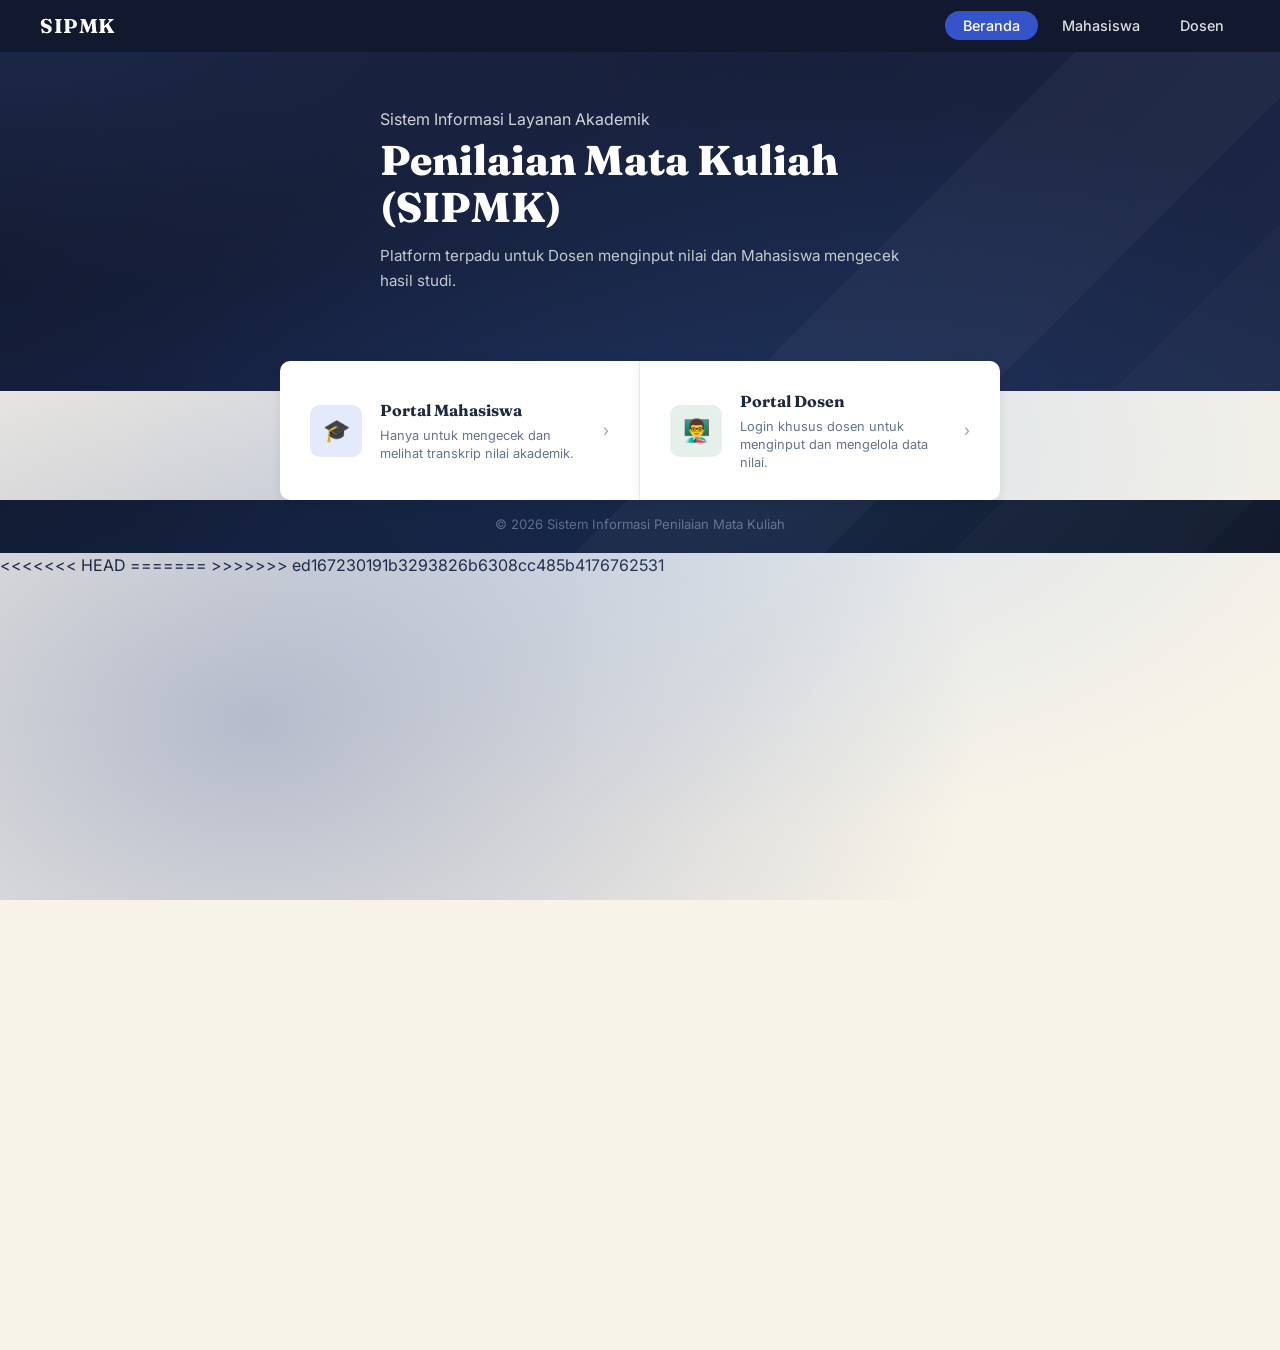
==== commit 8fa12e81: "ANGGIEEEE" ====
--- a/index.html
+++ b/index.html
@@ -78,4 +78,8 @@
         </div>
     </footer>
 </body>
+<<<<<<< HEAD
+=======
+
+>>>>>>> ed167230191b3293826b6308cc485b4176762531
 </html>
--- a/css/style.css
+++ b/css/style.css
@@ -1462,6 +1462,10 @@
     background-color: #111827;
     color: #6b7280;
     padding: 14px 0;
+<<<<<<< HEAD
+=======
+    margin-top: 38px;
+>>>>>>> ed167230191b3293826b6308cc485b4176762531
 }
 
 
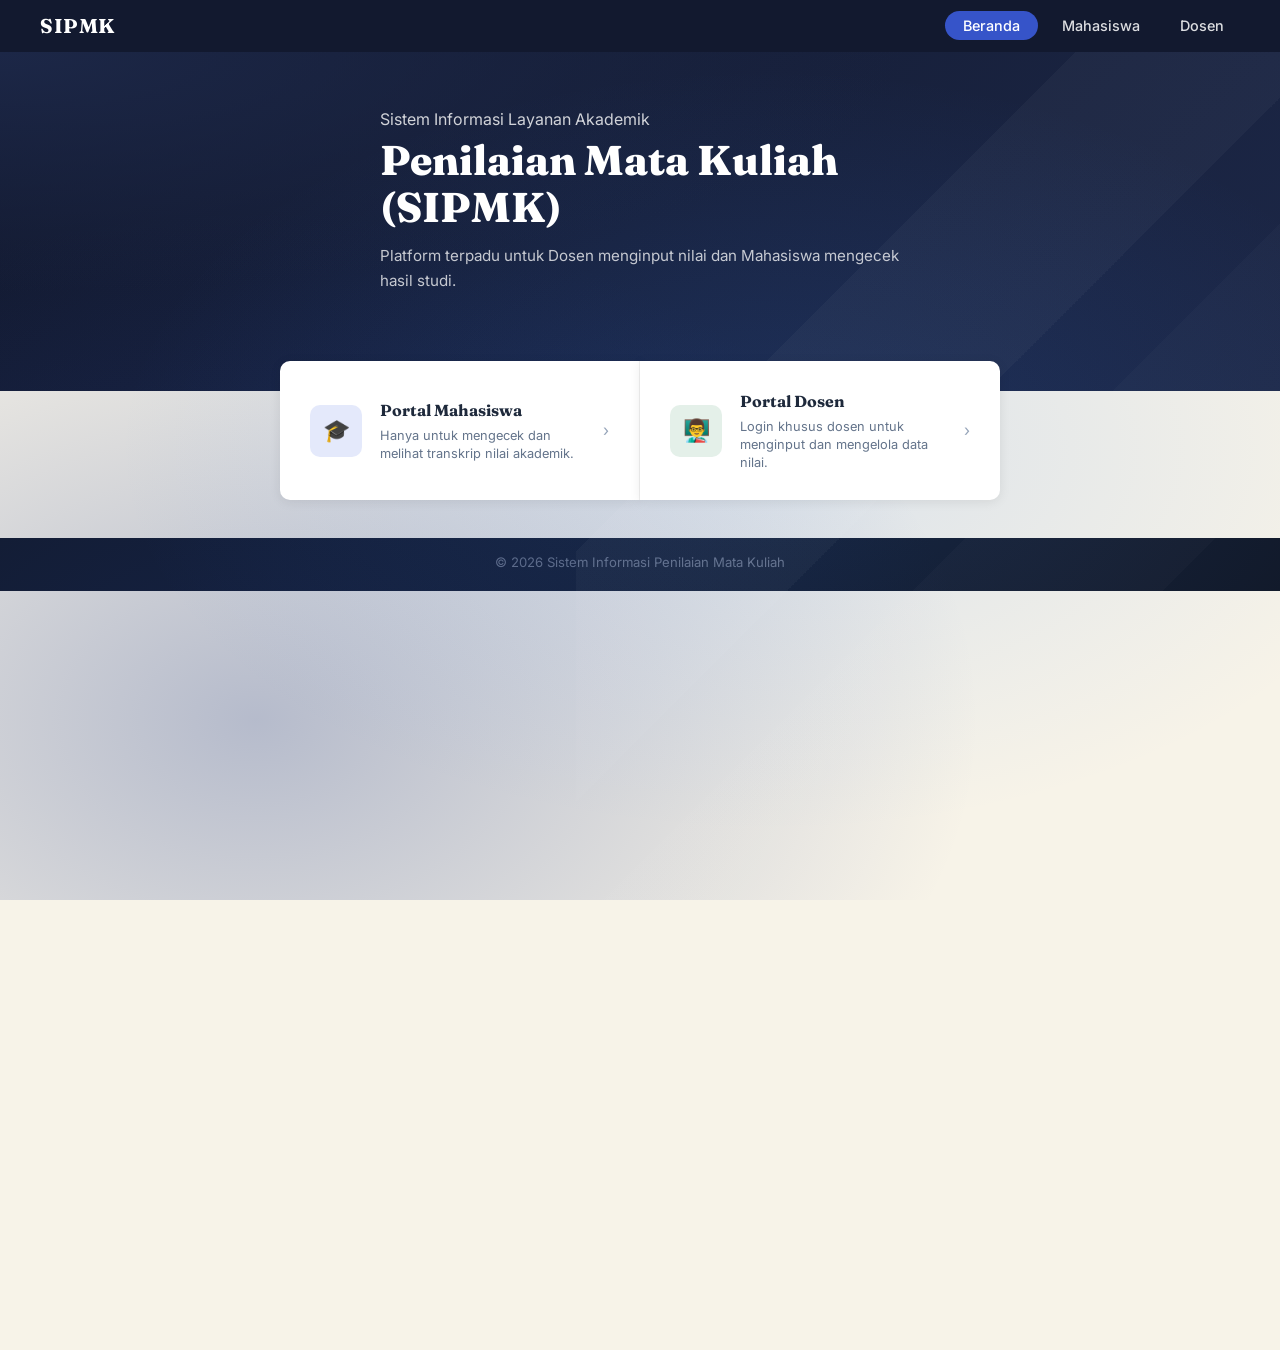
==== commit aac9d1e5: "Bagian Fathur Rizky Ananda" ====
--- a/index.html
+++ b/index.html
@@ -78,8 +78,4 @@
         </div>
     </footer>
 </body>
-<<<<<<< HEAD
-=======
-
->>>>>>> ed167230191b3293826b6308cc485b4176762531
-</html>+</html>
--- a/css/style.css
+++ b/css/style.css
@@ -1462,12 +1462,8 @@
     background-color: #111827;
     color: #6b7280;
     padding: 14px 0;
-<<<<<<< HEAD
-=======
     margin-top: 38px;
->>>>>>> ed167230191b3293826b6308cc485b4176762531
-}
-
+}    
 
 .footer-flex {
     display: flex;
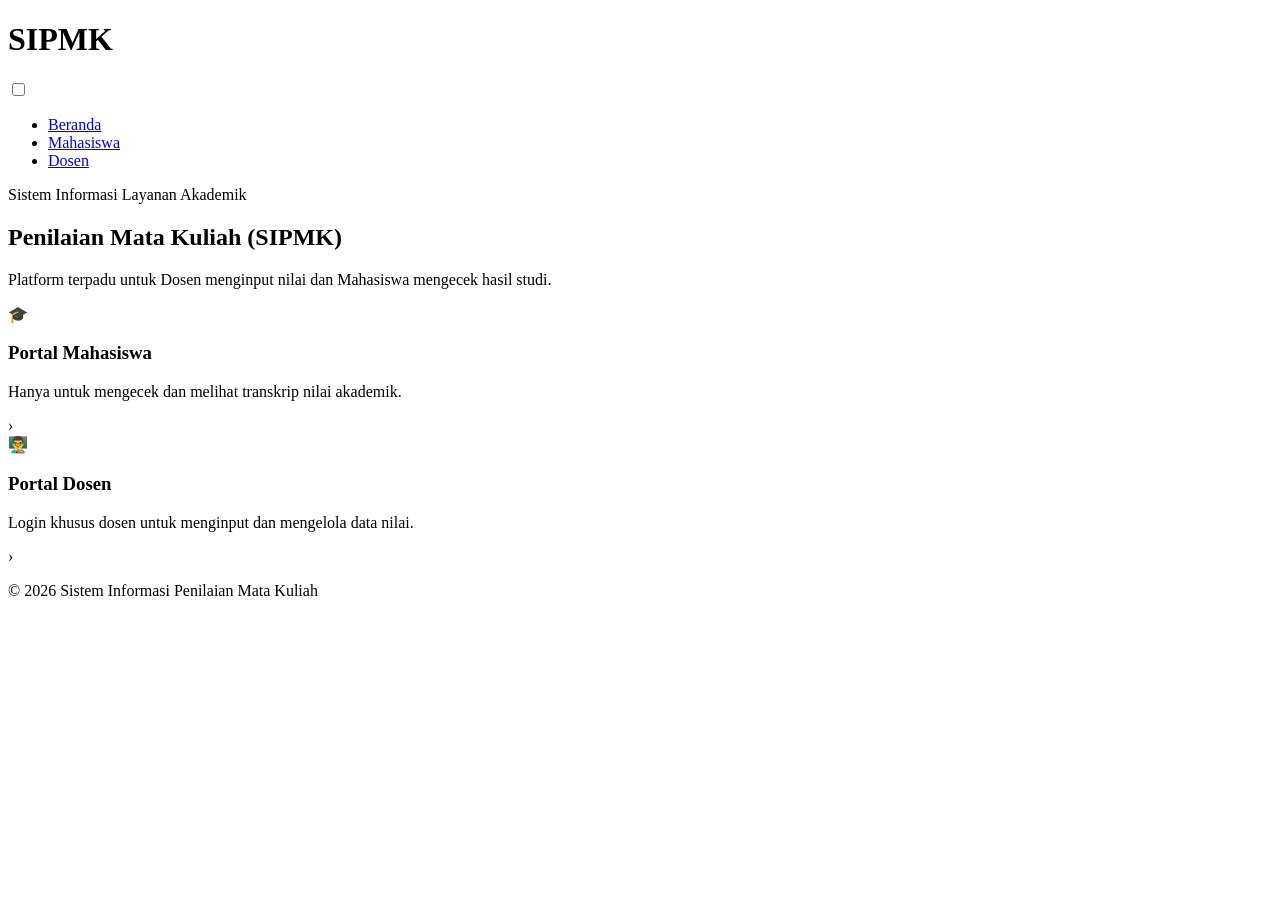
==== commit 8452bb21: "Fathur" ====
--- a/index.html
+++ b/index.html
@@ -1,81 +1,82 @@
-<!DOCTYPE html>
-<html lang="id">
-
-<head>
-    <meta charset="UTF-8">
-    <meta name="viewport" content="width=device-width, initial-scale=1.0">
-    <title>Beranda - SIPMK</title>
-    <link rel="preconnect" href="https://fonts.googleapis.com">
-    <link rel="preconnect" href="https://fonts.gstatic.com" crossorigin>
-    <link
-        href="https://fonts.googleapis.com/css2?family=Fraunces:opsz,wght@9..144,500;9..144,700;9..144,800&family=Inter:wght@400;500;600;700;800&family=JetBrains+Mono:wght@500;700&display=swap"
-        rel="stylesheet">
-    <link rel="stylesheet" href="css/style.css">
-</head>
-
-<body>
-    <header>
-        <div class="container header-flex">
-            <div class="logo">
-                <h1>SIPMK</h1>
-            </div>
-            <nav>
-                <input type="checkbox" id="menu-toggle">
-                <label for="menu-toggle" class="nav-toggle">
-                    <span></span><span></span><span></span>
-                </label>
-                <ul class="nav-menu">
-                    <li><a href="index.html" class="active">Beranda</a></li>
-                    <li><a href="login-mahasiswa.html">Mahasiswa</a></li>
-                    <li><a href="login-dosen.html">Dosen</a></li>
-                </ul>
-            </nav>
-        </div>
-    </header>
-
-    <main>
-        <section class="hero">
-            <div class="hero-overlay">
-                <div class="container">
-                    <div class="hero-layout">
-                        <div class="hero-content">
-                            <p class="subtitle">Sistem Informasi Layanan Akademik</p>
-                            <h2>Penilaian Mata Kuliah (SIPMK)</h2>
-                            <p class="desc">Platform terpadu untuk Dosen menginput nilai dan Mahasiswa mengecek hasil
-                                studi.</p>
-                        </div>
-                    </div>
-                </div>
-            </div>
-        </section>
-
-        <div class="cards-grid" style="grid-template-columns: repeat(2, 1fr); max-width: 800px;">
-            <div class="card" onclick="location.href='login-mahasiswa.html'" style="border-radius: 10px 0 0 10px;">
-                <div class="card-icon-wrap blue-light">🎓</div>
-                <div class="card-text">
-                    <h3>Portal Mahasiswa</h3>
-                    <p>Hanya untuk mengecek dan melihat transkrip nilai akademik.</p>
-                </div>
-                <span class="card-arrow">›</span>
-            </div>
-
-            <div class="card" onclick="location.href='login-dosen.html'" style="border-radius: 0 10px 10px 0;">
-                <div class="card-icon-wrap green-light">👨‍🏫</div>
-                <div class="card-text">
-                    <h3>Portal Dosen</h3>
-                    <p>Login khusus dosen untuk menginput dan mengelola data nilai.</p>
-                </div>
-                <span class="card-arrow">›</span>
-            </div>
-        </div>
-    </main>
-
-    <footer>
-        <div class="container footer-flex">
-            <div class="footer-left">
-                <p>&copy; 2026 Sistem Informasi Penilaian Mata Kuliah</p>
-            </div>
-        </div>
-    </footer>
-</body>
-</html>
+<!DOCTYPE html>
+<html lang="id">
+
+<head>
+    <meta charset="UTF-8">
+    <meta name="viewport" content="width=device-width, initial-scale=1.0">
+    <title>Beranda - SIPMK</title>
+    <link rel="preconnect" href="https://fonts.googleapis.com">
+    <link rel="preconnect" href="https://fonts.gstatic.com" crossorigin>
+    <link
+        href="https://fonts.googleapis.com/css2?family=Fraunces:opsz,wght@9..144,500;9..144,700;9..144,800&family=Inter:wght@400;500;600;700;800&family=JetBrains+Mono:wght@500;700&display=swap"
+        rel="stylesheet">
+    <link rel="stylesheet" href="css/style.css">
+</head>
+
+<body>
+    <header>
+        <div class="container header-flex">
+            <div class="logo">
+                <h1>SIPMK</h1>
+            </div>
+            <nav>
+                <input type="checkbox" id="menu-toggle">
+                <label for="menu-toggle" class="nav-toggle">
+                    <span></span><span></span><span></span>
+                </label>
+                <ul class="nav-menu">
+                    <li><a href="index.html" class="active">Beranda</a></li>
+                    <li><a href="login-mahasiswa.html">Mahasiswa</a></li>
+                    <li><a href="login-dosen.html">Dosen</a></li>
+                </ul>
+            </nav>
+        </div>
+    </header>
+
+    <main>
+        <section class="hero">
+            <div class="hero-overlay">
+                <div class="container">
+                    <div class="hero-layout">
+                        <div class="hero-content">
+                            <p class="subtitle">Sistem Informasi Layanan Akademik</p>
+                            <h2>Penilaian Mata Kuliah (SIPMK)</h2>
+                            <p class="desc">Platform terpadu untuk Dosen menginput nilai dan Mahasiswa mengecek hasil
+                                studi.</p>
+                        </div>
+                    </div>
+                </div>
+            </div>
+        </section>
+
+        <div class="cards-grid" style="grid-template-columns: repeat(2, 1fr); max-width: 800px;">
+            <div class="card" onclick="location.href='login-mahasiswa.html'" style="border-radius: 10px 0 0 10px;">
+                <div class="card-icon-wrap blue-light">🎓</div>
+                <div class="card-text">
+                    <h3>Portal Mahasiswa</h3>
+                    <p>Hanya untuk mengecek dan melihat transkrip nilai akademik.</p>
+                </div>
+                <span class="card-arrow">›</span>
+            </div>
+
+            <div class="card" onclick="location.href='login-dosen.html'" style="border-radius: 0 10px 10px 0;">
+                <div class="card-icon-wrap green-light">👨‍🏫</div>
+                <div class="card-text">
+                    <h3>Portal Dosen</h3>
+                    <p>Login khusus dosen untuk menginput dan mengelola data nilai.</p>
+                </div>
+                <span class="card-arrow">›</span>
+            </div>
+        </div>
+    </main>
+
+    <footer>
+        <div class="container footer-flex">
+            <div class="footer-left">
+                <p>&copy; 2026 Sistem Informasi Penilaian Mata Kuliah</p>
+            </div>
+        </div>
+    </footer>
+</body>
+
+</html>
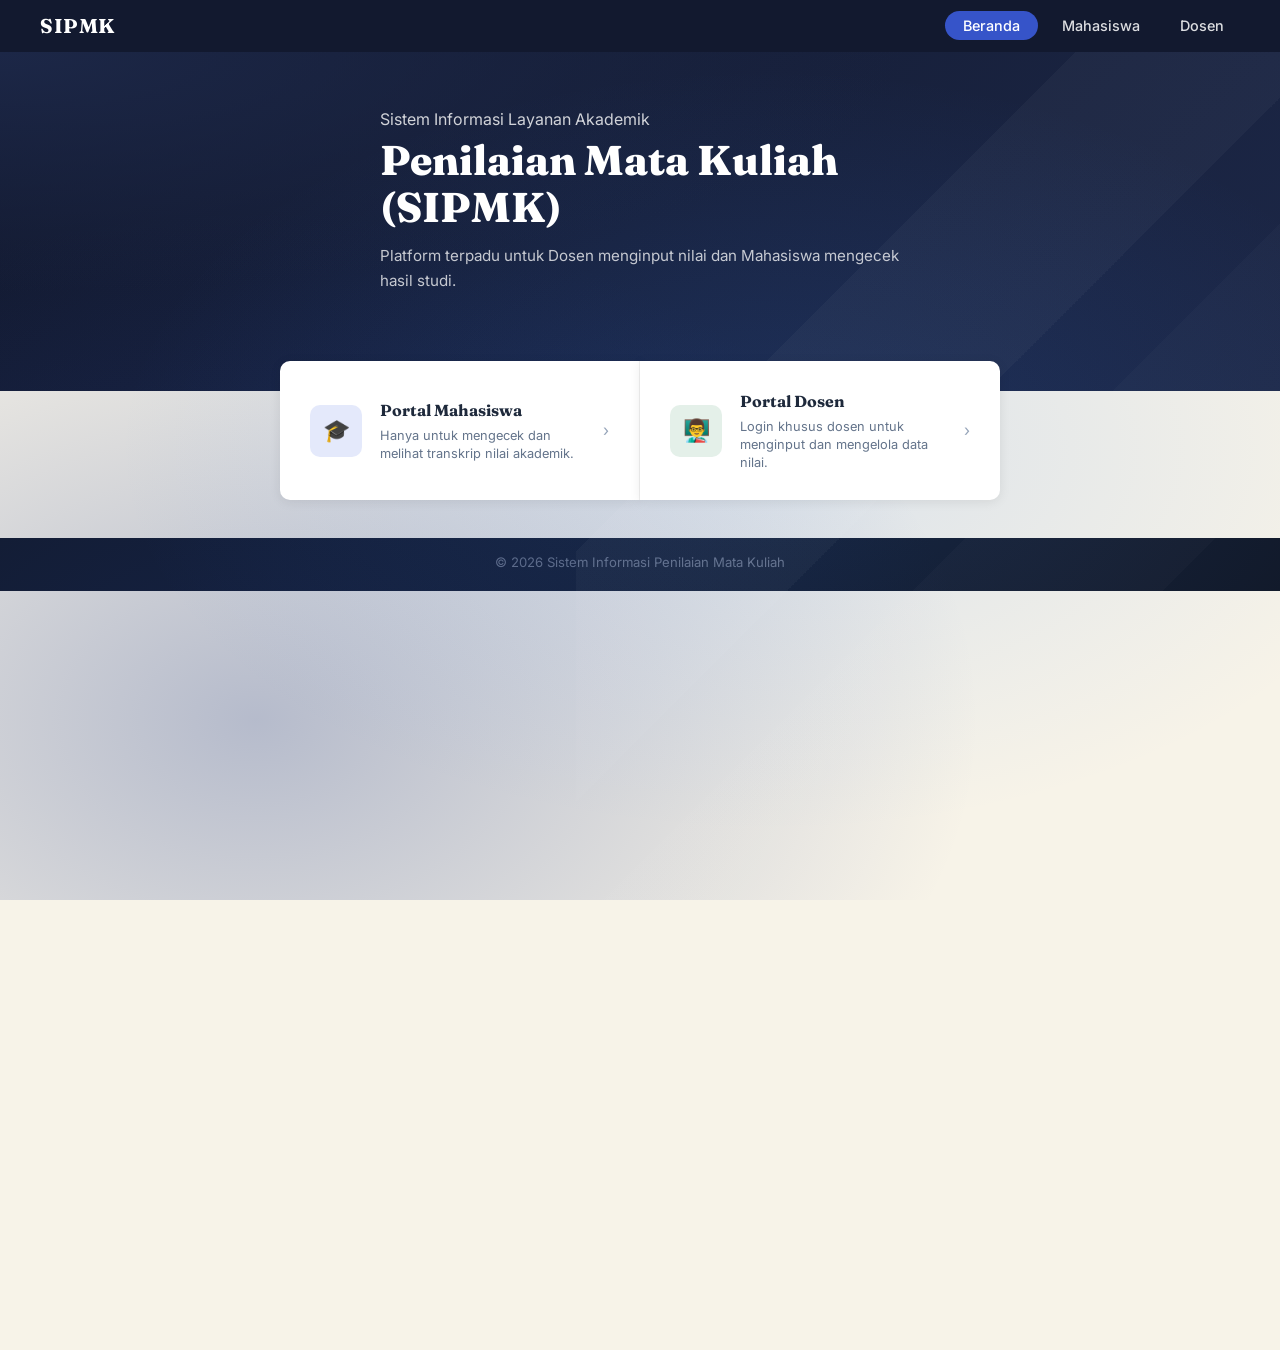
==== commit de32848e: "Fathur" ====
--- a/index.html
+++ b/index.html
@@ -1,6 +1,5 @@
 <!DOCTYPE html>
 <html lang="id">
-
 <head>
     <meta charset="UTF-8">
     <meta name="viewport" content="width=device-width, initial-scale=1.0">
--- a/css/style.css
+++ b/css/style.css
@@ -0,0 +1,2250 @@
+/* Reset & General */
+* {
+    margin: 0;
+    padding: 0;
+    box-sizing: border-box;
+}
+
+body {
+    font-family: 'Segoe UI', Arial, sans-serif;
+    background-color: #f1f5f9;
+    color: #1e293b;
+    line-height: 1.6;
+    scroll-behavior: smooth;
+    min-height: 100vh;
+}
+
+.container {
+    max-width: 1280px;
+    margin: auto;
+    padding: 0 40px;
+}
+
+/* ===== HEADER ===== */
+header {
+    background-color: #1a2340;
+    color: white;
+    padding: 0;
+    position: sticky;
+    top: 0;
+    z-index: 1000;
+    height: 52px;
+    display: flex;
+    align-items: center;
+}
+
+.header-flex {
+    display: flex;
+    justify-content: space-between;
+    align-items: center;
+    width: 100%;
+}
+
+.logo h1 {
+    font-size: 1.25rem;
+    font-weight: 700;
+    color: white;
+    letter-spacing: 0.5px;
+}
+
+nav ul {
+    list-style: none;
+    display: flex;
+    align-items: center;
+    gap: 8px;
+}
+
+nav ul li a {
+    color: rgba(255, 255, 255, 0.85);
+    text-decoration: none;
+    font-size: 0.9rem;
+    font-weight: 500;
+    padding: 6px 16px;
+    border-radius: 20px;
+    transition: 0.2s;
+}
+
+nav ul li a:hover {
+    color: white;
+    background: rgba(255, 255, 255, 0.1);
+}
+
+nav ul li a.active {
+    background: #2563eb;
+    color: white;
+    border-radius: 20px;
+    padding: 6px 18px;
+}
+
+/* Garis Hr */
+hr{
+    border:none;
+    height:1px;
+    background: linear-gradient(to right, transparent, #94a3b8, transparent);
+    margin: 0;
+}
+
+/* ===== HERO ===== */
+.hero {
+    background:
+        radial-gradient(ellipse at 0% 0%, #212945 0%, transparent 50%),
+        radial-gradient(ellipse at 100% 100%, #212945 0%, transparent 50%),
+        radial-gradient(ellipse at 100% 0%, #212945 0%, transparent 45%),
+        radial-gradient(ellipse at 0% 100%, #212945 0%, transparent 45%), #212945
+}
+
+.hero::before {
+    content: '';
+    position: absolute;
+    inset: 0;
+    background:
+        radial-gradient(ellipse at 60% 50%, rgba(59, 130, 246, 0.15) 0%, transparent 60%),
+        radial-gradient(ellipse at 20% 80%, rgba(30, 58, 138, 0.3) 0%, transparent 50%);
+}
+
+/* Geometric diagonal lines like reference */
+.hero::after {
+    content: '';
+    position: absolute;
+    top: -50%;
+    right: 0;
+    width: 55%;
+    height: 200%;
+    background: linear-gradient(135deg, transparent 40%, rgba(255, 255, 255, 0.03) 40%, rgba(255, 255, 255, 0.03) 50%, transparent 50%),
+        linear-gradient(135deg, transparent 55%, rgba(255, 255, 255, 0.02) 55%, rgba(255, 255, 255, 0.02) 65%, transparent 65%);
+    pointer-events: none;
+}
+
+.hero-overlay {
+    position: relative;
+    z-index: 2;
+    padding: 55px 0 70px;
+    min-height: 320px;
+    display: flex;
+    align-items: center;
+}
+
+.hero-layout {
+    display: flex;
+    align-items: center;
+    justify-content: space-between;
+    width: 100%;
+}
+
+.hero-content {
+    color: white;
+    max-width: 520px;
+}
+
+.hero-content .subtitle {
+    font-size: 1rem;
+    font-weight: 400;
+    color: rgba(255, 255, 255, 0.8);
+    margin-bottom: 4px;
+}
+
+.hero-content h2 {
+    font-size: 2.6rem;
+    font-weight: 800;
+    margin-bottom: 12px;
+    line-height: 1.15;
+    color: white;
+}
+
+.hero-content .desc {
+    font-size: 0.95rem;
+    color: rgba(255, 255, 255, 0.75);
+    margin-bottom: 28px;
+}
+
+/* ===== HERO BANNER HASIL ===== */
+.hasil-hero {
+    background:
+        radial-gradient(ellipse at 0% 0%, #7e859c 0%, transparent 50%),
+        radial-gradient(ellipse at 100% 100%, #55628f 0%, transparent 50%),
+        #303d6a;
+    padding: 36px 0 50px;
+    position: relative;
+    overflow: hidden;
+}
+
+.hasil-hero::after {
+    content: '';
+    position: absolute;
+    inset: 0;
+    background: radial-gradient(ellipse at 60% 50%, rgba(100, 140, 255, 0.15) 0%, transparent 65%);
+    pointer-events: none;
+}
+
+.hasil-hero-inner {
+    position: relative;
+    z-index: 2;
+    display: flex;
+    align-items: center;
+    justify-content: space-between;
+}
+
+.hasil-hero-left h2 {
+    font-size: 1.7rem;
+    font-weight: 800;
+    color: white;
+    margin-bottom: 4px;
+}
+
+.hasil-hero-left p {
+    font-size: 0.88rem;
+    color: rgba(255, 255, 255, 0.7);
+}
+
+/* desain bagian semester */
+.semester-badge {
+    display: inline-flex;
+    align-items: center;
+    gap: 6px;
+    background: rgba(255, 255, 255, 0.15);
+    border: 1px solid rgba(255, 255, 255, 0.25);
+    color: white;
+    font-size: 0.82rem;
+    font-weight: 600;
+    padding: 6px 14px;
+    border-radius: 20px;
+    backdrop-filter: blur(8px);
+}
+
+ /* ===== SUMMARY CARDS ===== */
+.summary-cards {
+    display: grid;
+    grid-template-columns: repeat(3, 1fr);
+    gap: 16px;
+    margin-top: -28px;
+    position: relative;
+    z-index: 10;
+    margin-bottom: 28px;
+}
+
+.summary-card {
+    background: white;
+    border-radius: 14px;
+    padding: 20px 22px;
+    display: flex;
+    align-items: center;
+    gap: 16px;
+    box-shadow: 0 4px 16px rgba(0, 0, 0, 0.08);
+    border: 1px solid #f0f4f8;
+    transition: 0.2s;
+}
+
+.summary-card:hover {
+    transform: translateY(-3px);
+    box-shadow: 0 8px 24px rgba(0, 0, 0, 0.1);
+}
+
+.summary-icon {
+    width: 50px;
+    height: 50px;
+    border-radius: 12px;
+    display: flex;
+    align-items: center;
+    justify-content: center;
+    font-size: 20px;
+    flex-shrink: 0;
+}
+
+.summary-icon.blue {
+    background: linear-gradient(135deg, #dbeafe, #93c5fd);
+}
+
+.summary-icon.green {
+    background: linear-gradient(135deg, #dcfce7, #6ee7b7);
+}
+
+.summary-icon.orange {
+    background: linear-gradient(135deg, #fef3c7, #fcd34d);
+}
+
+.summary-info h4 {
+    font-size: 1.4rem;
+    font-weight: 800;
+    color: #1e293b;
+    line-height: 1;
+    margin-bottom: 3px;
+}
+
+.summary-info p {
+    font-size: 0.78rem;
+    color: #64748b;
+}
+
+.btn-action {
+    display: inline-flex;
+    align-items: center;
+    gap: 8px;
+    background-color: #2563eb;
+    color: white;
+    padding: 11px 24px;
+    border-radius: 6px;
+    text-decoration: none;
+    font-weight: 600;
+    font-size: 0.9rem;
+    transition: 0.2s;
+}
+
+.btn-action:hover {
+    background-color: #1d4ed8;
+    transform: translateY(-1px);
+}
+
+/* Hero Illustration (laptop mockup area) */
+/* ILUSTRASI LAPTOP */
+.illustration {
+    position: relative;
+    width: 480px;
+    height: 300px;
+}
+
+.laptop {
+    position: absolute;
+    right: 30px;
+    bottom: 30px;
+    width: 310px;
+}
+
+.laptop-lid {
+    width: 280px;
+    height: 185px;
+    background: #c8d3eb;
+    border-radius: 12px 12px 0 0;
+    padding: 6px;
+    margin-left: 15px;
+    box-shadow: 4px -4px 20px rgba(0, 0, 0, 0.25);
+}
+
+.laptop-screen {
+    width: 100%;
+    height: 100%;
+    background: white;
+    border-radius: 8px 8px 0 0;
+    overflow: hidden;
+    padding: 12px 14px;
+}
+
+.screen-header {
+    display: flex;
+    justify-content: space-between;
+    font-size: 9.5px;
+    font-weight: 700;
+    color: #374151;
+    border-bottom: 1.5px solid #e5e7eb;
+    padding-bottom: 7px;
+    margin-bottom: 9px;
+}
+
+.screen-header span:first-child {
+    flex: 1.4;
+}
+
+.screen-header span:nth-child(2) {
+    flex: 1;
+    text-align: center;
+}
+
+.screen-header span:last-child {
+    flex: 0.8;
+    text-align: right;
+}
+
+.screen-rows {
+    display: flex;
+    flex-direction: column;
+    gap: 8px;
+}
+
+.screen-row {
+    display: flex;
+    align-items: center;
+    justify-content: space-between;
+}
+
+.row-bar {
+    flex: 1;
+    height: 9px;
+    background: #eef0f5;
+    border-radius: 5px;
+    margin-right: 12px;
+}
+
+.grade {
+    font-size: 8.5px;
+    font-weight: 800;
+    color: white;
+    padding: 2px 6px;
+    border-radius: 4px;
+    min-width: 22px;
+    text-align: center;
+}
+
+.grade.a {
+    background: #10b981;
+}
+
+.grade.bplus {
+    background: #3b82f6;
+}
+
+.grade.aminus {
+    background: #f59e0b;
+}
+
+.grade.b {
+    background: #ef4444;
+}
+
+.window-dots {
+    display: flex;
+    gap: 4px;
+    margin-bottom: 8px;
+}
+
+.dot {
+    width: 6px;
+    height: 6px;
+    border-radius: 50%;
+    background: #d1d5db;
+}
+
+.laptop-base {
+    width: 310px;
+    height: 14px;
+    background: linear-gradient(to bottom, #b0bcdc, #8898c4);
+    border-radius: 0 0 6px 6px;
+}
+
+.laptop-foot {
+    width: 310px;
+    height: 6px;
+    background: linear-gradient(to bottom, #7080b0, #5a6a9a);
+    border-radius: 0 0 8px 8px;
+}
+
+.cap-group {
+    position: absolute;
+    left: 10px;
+    bottom: 50px;
+}
+
+.cap-wrapper {
+    position: relative;
+    width: 110px;
+    height: 80px;
+}
+
+.cap-board {
+    position: absolute;
+    top: 0;
+    left: 50%;
+    transform: translateX(-50%);
+    width: 110px;
+    height: 18px;
+    background: linear-gradient(135deg, #1a2a5e, #243580);
+    border-radius: 3px;
+    box-shadow: 0 4px 12px rgba(0, 0, 0, 0.35);
+    z-index: 3;
+}
+
+.cap-board::after {
+    content: '';
+    position: absolute;
+    bottom: -5px;
+    left: 50%;
+    transform: translateX(-50%);
+    border-left: 8px solid transparent;
+    border-right: 8px solid transparent;
+    border-top: 6px solid #1a2a5e;
+}
+
+.cap-dome {
+    position: absolute;
+    top: 16px;
+    left: 50%;
+    transform: translateX(-50%);
+    width: 72px;
+    height: 42px;
+    background: linear-gradient(160deg, #243580, #1a2a5e);
+    border-radius: 6px 6px 10px 10px;
+    z-index: 2;
+}
+
+.tassel-base {
+    position: absolute;
+    top: 6px;
+    right: 14px;
+    width: 8px;
+    height: 8px;
+    background: #d4a017;
+    border-radius: 50%;
+    z-index: 4;
+}
+
+.tassel-string {
+    position: absolute;
+    top: 10px;
+    right: 17px;
+    width: 2px;
+    height: 35px;
+    background: linear-gradient(to bottom, #d4a017, #b8860b);
+    z-index: 4;
+}
+
+.tassel-end {
+    position: absolute;
+    top: 44px;
+    right: 10px;
+    display: flex;
+    gap: 2px;
+    z-index: 4;
+}
+
+.tassel-end span {
+    display: block;
+    width: 2px;
+    height: 10px;
+    background: #d4a017;
+    border-radius: 1px;
+}
+
+.book-bottom {
+    width: 100px;
+    height: 14px;
+    background: linear-gradient(to right, #1e3a7a, #2a4fa0);
+    border-radius: 3px;
+    position: absolute;
+    bottom: 0;
+    left: 0;
+    box-shadow: 0 4px 10px rgba(0, 0, 0, 0.3);
+}
+
+.book-top {
+    width: 90px;
+    height: 14px;
+    background: linear-gradient(to right, #243f8a, #3058b8);
+    border-radius: 3px;
+    position: absolute;
+    bottom: 14px;
+    left: 5px;
+}
+
+.diploma {
+    position: absolute;
+    bottom: -4px;
+    left: 50%;
+    transform: translateX(-50%);
+    width: 70px;
+    height: 18px;
+    background: #f0e6c8;
+    border-radius: 10px;
+    border: 1.5px solid #d4c090;
+}
+
+.plant-group {
+    position: absolute;
+    right: 0;
+    bottom: 28px;
+}
+
+.pot {
+    width: 40px;
+    height: 30px;
+    background: linear-gradient(to bottom, #e8e0d0, #d4c9b0);
+    border-radius: 0 0 8px 8px;
+    margin: 0 auto;
+    position: relative;
+}
+
+.pot::before {
+    content: '';
+    position: absolute;
+    top: -5px;
+    left: -4px;
+    width: 48px;
+    height: 10px;
+    background: #c8bda0;
+    border-radius: 4px;
+}
+
+.stem {
+    width: 3px;
+    height: 35px;
+    background: #4a7c3f;
+    margin: 0 auto;
+    border-radius: 2px;
+}
+
+.leaves {
+    position: relative;
+    width: 80px;
+    height: 60px;
+    margin: 0 auto;
+}
+
+.leaf {
+    position: absolute;
+    border-radius: 50% 0 50% 0;
+}
+
+.shadow-laptop {
+    position: absolute;
+    bottom: 24px;
+    right: 28px;
+    width: 300px;
+    height: 10px;
+    background: rgba(0, 0, 0, 0.2);
+    border-radius: 50%;
+    filter: blur(6px);
+}
+
+.shadow-cap {
+    position: absolute;
+    bottom: 44px;
+    left: 8px;
+    width: 110px;
+    height: 8px;
+    background: rgba(0, 0, 0, 0.18);
+    border-radius: 50%;
+    filter: blur(5px);
+}
+
+.shadow-plant {
+    position: absolute;
+    bottom: 22px;
+    right: 0;
+    width: 70px;
+    height: 7px;
+    background: rgba(0, 0, 0, 0.15);
+    border-radius: 50%;
+    filter: blur(5px);
+}
+
+.laptop-screen .screen-header {
+    display: flex;
+    justify-content: space-between;
+    font-size: 11px;
+    font-weight: 600;
+    color: #374151;
+    border-bottom: 1px solid #e5e7eb;
+    padding-bottom: 8px;
+    margin-bottom: 10px;
+}
+
+.screen-rows {
+    display: flex;
+    flex-direction: column;
+    gap: 7px;
+}
+
+.screen-row {
+    display: flex;
+    justify-content: space-between;
+    align-items: center;
+}
+
+
+/* ===== CARDS GRID (overlapping hero) ===== */
+.cards-section {
+    background: #f1f5f9;
+    padding: 0;
+    position: relative;
+    z-index: 10;
+}
+
+.cards-grid {
+    display: grid;
+    grid-template-columns: repeat(3, 1fr);
+    gap: 0;
+    margin-top: -30px;
+    position: relative;
+    z-index: 10;
+    background: transparent;
+    padding: 0 40px;
+    max-width: 1280px;
+    margin-left: auto;
+    margin-right: auto;
+}
+
+.card {
+    background: white;
+    padding: 28px 30px;
+    border-radius: 0;
+    box-shadow: 0 2px 12px rgba(0, 0, 0, 0.08);
+    display: flex;
+    align-items: center;
+    gap: 18px;
+    cursor: pointer;
+    transition: 0.2s;
+    border-right: 1px solid #f0f0f0;
+    position: relative;
+}
+
+.card:first-child {
+    border-radius: 10px 0 0 10px;
+}
+
+.card:last-child {
+    border-radius: 0 10px 10px 0;
+    border-right: none;
+}
+
+.card:hover {
+    background: #fafbff;
+}
+
+.card-icon-wrap {
+    width: 52px;
+    height: 52px;
+    border-radius: 10px;
+    display: flex;
+    align-items: center;
+    justify-content: center;
+    font-size: 22px;
+    flex-shrink: 0;
+}
+
+.card-icon-wrap.blue-light {
+    background: #dbeafe;
+}
+
+.card-icon-wrap.green-light {
+    background: #dcfce7;
+}
+
+.card-icon-wrap.purple-light {
+    background: #ede9fe;
+}
+
+.card-text h3 {
+    font-size: 1rem;
+    font-weight: 700;
+    color: #1e293b;
+    margin-bottom: 4px;
+}
+
+.card-text p {
+    font-size: 0.8rem;
+    color: #64748b;
+    line-height: 1.4;
+}
+
+.card-arrow {
+    margin-left: auto;
+    color: #94a3b8;
+    font-size: 1rem;
+    flex-shrink: 0;
+}
+
+/* ===== STEPS SECTION ===== */
+.steps-section {
+    background: #f1f5f9;
+    padding: 50px 0 40px;
+}
+
+.section-title {
+    font-size: 1.15rem;
+    font-weight: 700;
+    color: #1e293b;
+    margin-bottom: 6px;
+    position: relative;
+    display: inline-block;
+}
+
+.section-title::after {
+    content: '';
+    position: absolute;
+    bottom: -6px;
+    left: 0;
+    width: 36px;
+    height: 3px;
+    background: #2563eb;
+    border-radius: 2px;
+}
+
+.steps-modern {
+    display: grid;
+    grid-template-columns: 1fr 80px 1fr 80px 1fr;
+    align-items: center;
+    gap: 0;
+    margin-top: 28px;
+}
+
+.step-modern {
+    background: white;
+    border-radius: 10px;
+    padding: 22px 20px;
+    display: flex;
+    align-items: center;
+    gap: 16px;
+    border: 1px solid #e8ecf0;
+    box-shadow: 0 2px 8px rgba(0, 0, 0, 0.04);
+    position: relative;
+}
+
+.icon-circle {
+    width: 54px;
+    height: 54px;
+    border-radius: 50%;
+    display: flex;
+    align-items: center;
+    justify-content: center;
+    font-size: 22px;
+    flex-shrink: 0;
+}
+
+.icon-circle.blue {
+    background: linear-gradient(135deg, #bfdbfe, #60a5fa);
+}
+
+.icon-circle.green {
+    background: linear-gradient(135deg, #bbf7d0, #34d399);
+}
+
+.icon-circle.purple {
+    background: linear-gradient(135deg, #ddd6fe, #a78bfa);
+}
+
+.step-text {
+    flex: 1;
+}
+
+.badge {
+    display: inline-flex;
+    align-items: center;
+    justify-content: center;
+    width: 22px;
+    height: 22px;
+    border-radius: 50%;
+    font-size: 11px;
+    font-weight: 700;
+    color: white;
+    margin-bottom: 4px;
+}
+
+.badge.blue {
+    background: linear-gradient(135deg, #2563eb, #60a5fa);
+}
+
+.badge.green {
+    background: linear-gradient(135deg, #16a34a, #34d399);
+}
+
+.badge.purple {
+    background: linear-gradient(135deg, #7c3aed, #a78bfa);
+}
+
+.step-text h3 {
+    font-size: 0.95rem;
+    font-weight: 700;
+    color: #1e293b;
+    margin-bottom: 3px;
+}
+
+.step-text p {
+    font-size: 0.78rem;
+    color: #64748b;
+    line-height: 1.4;
+}
+
+/* Connector */
+.connector {
+    display: flex;
+    align-items: center;
+    justify-content: center;
+    position: relative;
+    height: 2px;
+}
+
+.connector::before {
+    content: "";
+    position: absolute;
+    width: 100%;
+    height: 2px;
+    background: repeating-linear-gradient(to right,
+            #cbd5e1, #cbd5e1 5px,
+            transparent 5px, transparent 10px);
+}
+
+.circle-arrow {
+    width: 30px;
+    height: 30px;
+    background: white;
+    border-radius: 50%;
+    border: 1px solid #e2e8f0;
+    display: flex;
+    align-items: center;
+    justify-content: center;
+    font-size: 13px;
+    color: #475569;
+    z-index: 2;
+    box-shadow: 0 1px 4px rgba(0, 0, 0, 0.08);
+}
+
+/* ===== INFO / STATS SECTION ===== */
+.info-section {
+    background: #f1f5f9;
+    padding: 20px 0 50px;
+}
+
+.info-grid {
+    display: grid;
+    grid-template-columns: repeat(3, 1fr);
+    gap: 20px;
+}
+
+.info-box {
+    background: white;
+    border-radius: 12px;
+    padding: 28px 30px;
+    display: flex;
+    align-items: center;
+    gap: 20px;
+    box-shadow: 0 2px 8px rgba(0, 0, 0, 0.05);
+    border: 1px solid #e8ecf0;
+    position: relative;
+    overflow: hidden;
+}
+
+.info-icon {
+    width: 58px;
+    height: 58px;
+    border-radius: 50%;
+    display: flex;
+    align-items: center;
+    justify-content: center;
+    font-size: 24px;
+    flex-shrink: 0;
+    color: white;
+}
+
+.info-icon.blue {
+    background: linear-gradient(135deg, #1d4ed8, #3b82f6);
+    box-shadow: 0 4px 14px rgba(37, 99, 235, 0.4);
+}
+
+.info-icon.green {
+    background: linear-gradient(135deg, #15803d, #22c55e);
+    box-shadow: 0 4px 14px rgba(22, 163, 74, 0.4);
+}
+
+.info-icon.purple {
+    background: linear-gradient(135deg, #6d28d9, #a855f7);
+    box-shadow: 0 4px 14px rgba(124, 58, 237, 0.4);
+}
+
+.info-content h3 {
+    font-size: 2rem;
+    font-weight: 800;
+    line-height: 1;
+    margin-bottom: 2px;
+}
+
+.info-content h3.blue-text {
+    background: linear-gradient(135deg, #1d4ed8, #3b82f6);
+    -webkit-background-clip: text;
+    -webkit-text-fill-color: transparent;
+    background-clip: text;
+}
+
+.info-content h3.green-text {
+    background: linear-gradient(135deg, #15803d, #22c55e);
+    -webkit-background-clip: text;
+    -webkit-text-fill-color: transparent;
+    background-clip: text;
+}
+
+.info-content h3.purple-text {
+    background: linear-gradient(135deg, #6d28d9, #a855f7);
+    -webkit-background-clip: text;
+    -webkit-text-fill-color: transparent;
+    background-clip: text;
+}
+
+.info-content .info-label {
+    font-size: 0.85rem;
+    font-weight: 600;
+    color: #374151;
+}
+
+.info-content .info-sub {
+    font-size: 0.75rem;
+    color: #94a3b8;
+}
+
+/* ===== FORM SECTION ===== */
+.form-section {
+    display: flex;
+    justify-content: center;
+    align-items: center;
+    min-height: calc(100vh - 52px);
+    padding: 40px 20px;
+    position: relative;
+    overflow: hidden;
+}
+
+/* ===== CARD BARU ===== */
+.form-card {
+    background: white;
+    padding: 50px 48px 44px;
+    border-radius: 20px;
+    width: 100%;
+    max-width: 480px;
+    box-shadow:
+        0 4px 6px rgba(0,0,0,0.04),
+        0 20px 50px rgba(37,99,235,0.10);
+    position: relative;
+    z-index: 2;
+    border: 1px solid rgba(255,255,255,0.8);
+    text-align: center;
+}
+
+/* Garis aksen atas card */
+.form-card::before {
+    content: '';
+    position: absolute;
+    top: 0;
+    left: 0;
+    right: 0;
+    height: 4px;
+    background: linear-gradient(90deg, #2563eb, #7c3aed, #3b82f6);
+    border-radius: 20px 20px 0 0;
+}
+
+.form-card h2 {
+    font-size: 1.5rem;
+    font-weight: 800;
+    color: #1e293b;
+    margin-bottom: 8px;
+    text-align: center;
+}
+
+.form-card p {
+    font-size: 0.88rem;
+    color: #64748b;
+    margin-bottom: 32px;
+    text-align: center;
+    line-height: 1.5;
+}
+
+
+/* Background dekorasi lingkaran */
+.form-section::before {
+    content: '';
+    position: absolute;
+    top: -120px;
+    right: -120px;
+    width: 400px;
+    height: 400px;
+    background: radial-gradient(circle, rgba(37,99,235,0.08) 0%, transparent 70%);
+    border-radius: 50%;
+    pointer-events: none;
+}
+
+.form-section::after {
+    content: '';
+    position: absolute;
+    bottom: -100px;
+    left: -100px;
+    width: 350px;
+    height: 350px;
+    background: radial-gradient(circle, rgba(124,58,237,0.07) 0%, transparent 70%);
+    border-radius: 50%;
+    pointer-events: none;
+}
+
+/* Icon di atas judul */
+.form-icon{
+    width: 68px;
+    height: 68px;
+    background: linear-gradient(135deg, #2563eb, #7c3aed);
+    border-radius: 18px;
+    display: flex;
+    align-items: center;
+    justify-content: center;
+    font-size: 28px;
+    margin: 0 auto 22px;
+    box-shadow: 0 8px 20px rgba(37,99,235,0.35);
+}
+/* Label input */
+.form-label{
+    display: block;
+    font-size: 0.82rem;
+    font-weight: 600;
+    color: #374151;
+    margin-bottom: 7px;
+    letter-spacing: 0.3px;
+}
+
+ /* Input field baru */
+ .form-group {
+    margin-bottom: 20px;
+    position: relative;
+}
+
+.input-icon {
+    position: absolute;
+    left: 14px;
+    top: 50%;
+    transform: translateY(-50%);
+    font-size: 16px;
+    color: #94a3b8;
+    pointer-events: none;
+}
+
+.form-group input {
+    width: 100%;
+    padding: 13px 14px 13px 42px;
+    border: 1.5px solid #e2e8f0;
+    border-radius: 10px;
+    outline: none;
+    font-size: 0.92rem;
+    color: #1e293b;
+    background: #f8fafc;
+    transition: 0.2s;
+}
+
+.form-group input:focus {
+    border-color: #2563eb;
+    background: white;
+    box-shadow: 0 0 0 3px rgba(37,99,235,0.12);
+}
+
+.form-group input::placeholder {
+    color: #94a3b8;
+}
+
+/* Tombol Submit */
+.btn-submit {
+    width: 100%;
+    padding: 14px;
+    background: linear-gradient(135deg, #2563eb, #1d4ed8);
+    color: white;
+    border: none;
+    border-radius: 10px;
+    cursor: pointer;
+    font-weight: 700;
+    font-size: 0.95rem;
+    letter-spacing: 0.3px;
+    transition: 0.25s;
+    box-shadow: 0 4px 14px rgba(37,99,235,0.35);
+    margin-top: 4px;
+    display: flex;
+    align-items: center;
+    justify-content: center;
+    gap: 8px;
+}
+
+.btn-submit:hover {
+    background: linear-gradient(135deg, #1d4ed8, #1e40af);
+    transform: translateY(-2px);
+    box-shadow: 0 8px 20px rgba(37,99,235,0.45);
+}
+
+.btn-submit:active {
+    transform: translateY(0);
+}
+
+/* Link balik dari hasil */
+.back-btn {
+    display: inline-flex;
+    align-items: center;
+    gap: 8px;
+    background: rgb(255, 255, 255);
+    color: rgba(0, 0, 0, 0.795);
+    padding: 10px 20px;
+    border-radius: 10px;
+    text-decoration: none;
+    font-size: 0.85rem;
+    font-weight: 600;
+    border: 1px solid #e2e8f0;
+    transition: 0.2s;
+    box-shadow: 0 2px 6px rgba(0, 0, 0, 0.05);
+}
+
+.back-btn:hover {
+    background: #f8faff;
+    border-color: #2563eb;
+    color: #2563eb;
+    transform: translateX(-3px);
+}
+
+
+/* Link balik ke beranda */
+.back-link {
+    display: flex;
+    align-items: center;
+    justify-content: center;
+    gap: 6px;
+    margin-top: 22px;
+    font-size: 0.83rem;
+    color: #536d91;
+    text-decoration: none;
+    transition: 0.2s;
+}
+
+.back-link:hover {
+    color: #2563eb;
+}
+
+/* Badge info di bawah form */
+.form-badge {
+    display: flex;
+    align-items: center;
+    gap: 8px;
+    background: linear-gradient(135deg, #eff6ff, #f5f3ff);
+    border: 1px solid #dbeafe;
+    border-radius: 10px;
+    padding: 12px 16px;
+    margin-top: 20px;
+}
+
+.form-badge span {
+    font-size: 13px;
+}
+
+.form-badge p {
+    font-size: 0.78rem;
+    color: #3b82f6;
+    margin: 0;
+    font-weight: 500;
+    text-align: left;
+}
+
+/* ===== TABLE ===== */
+.hasil-penilaian {
+    padding: 60px 0;
+}
+
+.styled-table {
+    width: 100%;
+    border-collapse: collapse;
+    background: white;
+    box-shadow: 0 0 20px rgba(0, 0, 0, 0.05);
+    border-radius: 10px;
+    overflow: hidden;
+}
+
+.styled-table thead tr {
+    background-color: #1a2340;
+    color: white;
+    text-align: left;
+}
+
+.styled-table th,
+.styled-table td {
+    padding: 15px 20px;
+    font-size: 0.9rem;
+}
+
+.styled-table tbody tr {
+    border-bottom: 1px solid #f0f0f0;
+    transition: 0.15s;
+}
+
+.styled-table tbody tr:hover {
+    background: #f8fafc;
+}
+
+/* Edit Bagian Status */
+.status-lulus {
+    display: inline-flex;
+    align-items: center;
+    gap: 5px;
+    background: linear-gradient(135deg, #d1fae5, #a7f3d0);
+    color: #065f46;
+    padding: 5px 14px;
+    border-radius: 20px;
+    font-size: 0.78rem;
+    font-weight: 700;
+    border: 1px solid #6ee7b7;
+}
+
+.status-ulang {
+    display: inline-flex;
+    align-items: center;
+    gap: 5px;
+    background: linear-gradient(135deg, #fee2e2, #fecaca);
+    color: #991b1b;
+    padding: 5px 14px;
+    border-radius: 20px;
+    font-size: 0.78rem;
+    font-weight: 700;
+    border: 1px solid #fca5a5;
+}
+
+/* Nilai bar visual */
+.nilai-cell {
+    display: flex;
+    align-items: center;
+    gap: 10px;
+}
+
+.nilai-bar-bg {
+    width: 60px;
+    height: 6px;
+    background: #e5e7eb;
+    border-radius: 3px;
+    overflow: hidden;
+}
+
+.nilai-bar-fill {
+    height: 100%;
+    border-radius: 3px;
+}
+
+.nilai-bar-fill.tinggi {
+    background: linear-gradient(90deg, #10b981, #34d399);
+}
+
+.nilai-bar-fill.sedang {
+    background: linear-gradient(90deg, #3b82f6, #60a5fa);
+    }
+
+.nilai-bar-fill.rendah {
+    background: linear-gradient(90deg, #ef4444, #f87171);
+}
+
+/* ===== IDENTITAS CARD ===== */
+.identitas-card {
+    background: white;
+    border-radius: 16px;
+    padding: 0;
+    margin-bottom: 24px;
+    box-shadow: 0 2px 12px rgba(0, 0, 0, 0.06);
+    border: 1px solid #e8ecf4;
+    overflow: hidden;
+}
+
+.identitas-header {
+    background: linear-gradient(135deg, #46568b, #36486e);
+    padding: 14px 24px;
+    display: flex;
+    align-items: center;
+    gap: 10px;
+}
+
+.identitas-header h3 {
+    color: white;
+    font-size: 0.92rem;
+    font-weight: 700;
+}
+
+.identitas-header span {
+    font-size: 18px;
+}
+
+.identitas-body {
+    padding: 20px 24px;
+    display: grid;
+    grid-template-columns: repeat(2, 1fr);
+    gap: 14px 30px;
+}
+
+.identitas-item {
+    display: flex;
+    flex-direction: column;
+    gap: 3px;
+}
+
+.identitas-item .label {
+    font-size: 0.72rem;
+    font-weight: 600;
+    color: #94a3b8;
+    text-transform: uppercase;
+    letter-spacing: 0.5px;
+}
+
+.identitas-item .value {
+    font-size: 0.9rem;
+    font-weight: 600;
+    color: #1e293b;
+}
+
+/* ===== TABEL Edit ===== */
+.table-wrapper {
+    background: white;
+    border-radius: 16px;
+    overflow: hidden;
+    box-shadow: 0 2px 12px rgba(0, 0, 0, 0.06);
+    border: 1px solid #e8ecf4;
+}
+
+.table-top {
+    padding: 18px 24px;
+    display: flex;
+    align-items: center;
+    justify-content: space-between;
+    border-bottom: 1px solid #f1f5f9;
+}
+
+.table-top h3 {
+    font-size: 0.95rem;
+    font-weight: 700;
+    color: #1e293b;
+    display: flex;
+    align-items: center;
+    gap: 8px;
+}
+
+.total-sks {
+    font-size: 0.8rem;
+    color: #64748b;
+    background: #f1f5f9;
+    padding: 5px 12px;
+    border-radius: 20px;
+    font-weight: 500;
+}
+
+
+
+.styled-table thead tr {
+    background: linear-gradient(135deg, #38435f, #425070);
+    color: white;
+    text-align: left;
+}
+
+.styled-table th {
+    padding: 14px 20px;
+    font-size: 0.82rem;
+    font-weight: 700;
+    letter-spacing: 0.3px;
+}
+
+.styled-table td {
+    padding: 15px 20px;
+    font-size: 0.88rem;
+    color: #374151;
+    border-bottom: 1px solid #f1f5f9;
+}
+
+.styled-table tbody tr:last-child td {
+    border-bottom: none;
+}
+
+.styled-table tbody tr:hover {
+    background: #f8faff;
+}
+
+/* Huruf grade warna */
+.huruf-a {
+    color: #059669;
+    font-weight: 800;
+    font-size: 1rem;
+}
+
+.huruf-bplus {
+    color: #2563eb;
+    font-weight: 800;
+    font-size: 1rem;
+}
+
+.huruf-b {
+    color: #7c3aed;
+    font-weight: 800;
+    font-size: 1rem;
+}
+
+.huruf-d {
+    color: #dc2626;
+    font-weight: 800;
+    font-size: 1rem;
+}
+
+
+
+/* ===== FOOTER ===== */
+footer {
+    background-color: #111827;
+    color: #6b7280;
+    padding: 14px 0;
+    margin-top: 38px;
+}
+
+
+.footer-flex {
+    display: flex;
+    justify-content: center;
+    align-items: center;
+    text-align: center;
+    flex-direction: column;
+    font-size: 0.82rem;
+}
+
+.footer-left p {
+    margin-bottom: 4px;
+}
+
+.hasil-footer {
+    margin-top: 28px;
+    display: flex;
+    align-items: center;
+    justify-content: space-between;
+    padding: 16px 0;
+}
+
+/* ===== ACTIVE STATE SAAT DIKLIK ===== */
+
+/* Card aktif */
+.card {
+    cursor: pointer;
+    transition: 0.6s;
+}
+
+.card.active {
+    background: linear-gradient(135deg, #1e40af 0%, #2563eb 50%, #3b82f6 100%);
+    box-shadow: 0 8px 25px rgba(37, 99, 235, 0.4);
+    border-right-color: transparent;
+}
+
+.card.active .card-text h3 {
+    color: white;
+}
+
+.card.active .card-text p {
+    color: rgba(255, 255, 255, 0.8);
+}
+
+.card.active .card-arrow {
+    color: white;
+}
+
+.card.active .card-icon-wrap {
+    background: rgba(255, 255, 255, 0.25) !important;
+}
+
+/* Card icon gradient */
+.card-icon-wrap.blue-light {
+    background: linear-gradient(135deg, #bfdbfe, #93c5fd);
+}
+
+.card-icon-wrap.green-light {
+    background: linear-gradient(135deg, #bbf7d0, #6ee7b7);
+}
+
+.card-icon-wrap.purple-light {
+    background: linear-gradient(135deg, #ddd6fe, #c4b5fd);
+}
+
+/* Step aktif */
+.step-modern {
+    cursor: pointer;
+    transition: 0.25s;
+}
+
+.step-modern.active-blue {
+    background: linear-gradient(135deg, #eff6ff, #dbeafe);
+    border-left: 4px solid #2563eb;
+    box-shadow: 0 6px 20px rgba(37, 99, 235, 0.2);
+}
+
+.step-modern.active-green {
+    background: linear-gradient(135deg, #f0fdf4, #dcfce7);
+    border-left: 4px solid #16a34a;
+    box-shadow: 0 6px 20px rgba(22, 163, 74, 0.2);
+}
+
+.step-modern.active-purple {
+    background: linear-gradient(135deg, #faf5ff, #ede9fe);
+    border-left: 4px solid #7c3aed;
+    box-shadow: 0 6px 20px rgba(124, 58, 237, 0.2);
+}
+
+/* Info box aktif */
+.info-box {
+    cursor: pointer;
+    transition: 0.25s;
+}
+
+.info-box.active-blue {
+    background: linear-gradient(135deg, #eff6ff, #dbeafe);
+    border-left: 4px solid #2563eb;
+    transform: translateY(-4px);
+    box-shadow: 0 12px 30px rgba(37, 99, 235, 0.15);
+}
+
+.info-box.active-green {
+    background: linear-gradient(135deg, #f0fdf4, #dcfce7);
+    border-left: 4px solid #16a34a;
+    transform: translateY(-4px);
+    box-shadow: 0 12px 30px rgba(22, 163, 74, 0.15);
+}
+
+.info-box.active-purple {
+    background: linear-gradient(135deg, #faf5ff, #ede9fe);
+    border-left: 4px solid #7c3aed;
+    transform: translateY(-4px);
+    box-shadow: 0 12px 30px rgba(124, 58, 237, 0.15);
+}
+
+#menu-toggle{
+    display: none;
+}
+
+.nav-toggle{
+    display: none;
+    flex-direction: column;
+    gap: 5px;
+    cursor: pointer;
+}
+
+.nav-toggle span {
+    width: 25px;
+    height: 3px;
+    background: white;
+    border-radius: 2px;
+}
+
+.nav-menu{
+    display: flex;
+    gap: 8px;
+}
+
+/* RESPONSIVE - TABLET */
+@media (max-width: 1024px) {
+    .container {
+        padding: 0 24px;
+    }
+
+    .info-grid {
+        grid-template-columns: 1fr 1fr;
+    }
+
+    .steps-modern {
+        grid-template-columns: 1fr;
+        gap: 16px;
+    }
+
+    .connector {
+        display: none;
+    }
+}
+
+/* RESPONSIVE - MOBILE */
+@media (max-width: 768px) {
+    .header-flex{
+        flex-wrap: wrap;
+    }
+
+    nav {
+        position: relative;
+    }
+
+    .nav-toggle{
+        display: flex;
+        align-items: center;
+    }
+
+    .nav-menu{
+        position: absolute;
+        top: 50px;
+        right: 0;
+        background: #1a2340;
+        flex-direction: column;
+        width: 220px;
+        padding: 10px;
+        border-radius: 10px;
+        display: none;
+    }
+
+    #menu-toggle:checked ~ .nav-menu {
+    display: flex;
+    }
+
+    .hero-layout {
+        flex-direction: column;
+        text-align: center;
+        gap: 30px;
+    }
+
+    .hero-content {
+        max-width: 100%;
+    }
+
+
+    .illustration {
+        width: 100%;
+        height: auto;
+    }
+
+    .laptop {
+        position: relative;
+        width: 90%;
+        margin: auto;
+        right: 0;
+        bottom: 0;
+    }
+
+    .laptop-lid {
+        width: 100%;
+    }
+
+    .laptop-base,
+    .laptop-foot {
+        width: 100%;
+    }
+
+    .nav-menu li {
+        width: 100%;
+    }
+
+    .nav-menu li a {
+        display: block;
+        width: 100%;
+    }
+
+    header {
+        height: auto;
+        padding: 10px 0;
+    }
+
+    .header-flex {
+        flex-direction: row;
+        justify-content: space-between;
+        align-items: center;
+    }
+
+    .info-grid {
+        grid-template-columns: 1fr;
+    }
+
+    .cards-grid {
+        grid-template-columns: 1fr;
+        margin-top: 20px;
+    }
+
+    .summary-cards {
+        grid-template-columns: 1fr;
+    }
+
+    .identitas-body {
+        grid-template-columns: 1fr;
+    }
+
+    .table-wrapper {
+        overflow-x: auto;
+    }
+
+    .styled-table {
+        min-width: 600px;
+    }
+}
+
+/* SMALL MOBILE (HP kecil) */
+@media (max-width: 480px) {
+
+    body {
+        font-size: 14px;
+    }
+
+    .hero-content h2 {
+        font-size: 1.8rem;
+    }
+
+    .info-box {
+        padding: 20px;
+    }
+
+    .form-card {
+        padding: 30px 20px;
+    }
+
+    footer {
+        font-size: 0.7rem;
+        padding: 8px 0;
+    }
+}
+
+/* Animasi */ 
+@keyframes fadeIn { 
+    from { 
+        opacity: 0; 
+        transform: translateY(20px); 
+    } 
+    to { 
+        opacity: 1; 
+        transform: translateY(0); 
+    } 
+} 
+
+.hero { 
+    animation: fadeIn 0.6s ease;  
+} 
+/* =========================================================
+   TAMBAHAN: PANEL CRUD, HUB DASHBOARD, TABEL FORM (Lanjutan Proyek)
+   ========================================================= */
+.page-hero {
+    background:
+        radial-gradient(ellipse at 0% 0%, #212945 0%, transparent 50%),
+        linear-gradient(135deg, #1a2340 0%, #232c4f 100%);
+    padding: 34px 0 70px;
+    color: #fff;
+}
+
+.page-hero h2 { font-size: 1.5rem; font-weight: 800; margin-bottom: 6px; }
+.page-hero p { font-size: 0.85rem; color: rgba(255,255,255,0.75); }
+
+.page-body { padding-bottom: 60px; }
+
+.panel {
+    background: #fff;
+    border-radius: 16px;
+    padding: 30px 32px;
+    box-shadow: 0 10px 30px rgba(0,0,0,0.08);
+    margin-top: -46px;
+    position: relative;
+    z-index: 5;
+    margin-bottom: 26px;
+}
+
+.panel h3 {
+    font-size: 1.05rem;
+    font-weight: 700;
+    color: #1e293b;
+    margin-bottom: 18px;
+}
+
+.field-grid {
+    display: grid;
+    grid-template-columns: repeat(auto-fit, minmax(200px, 1fr));
+    gap: 16px;
+    margin-bottom: 18px;
+}
+
+.field { display: flex; flex-direction: column; gap: 6px; }
+
+.field label {
+    font-size: 0.8rem;
+    font-weight: 600;
+    color: #374151;
+}
+
+.field input, .field select {
+    padding: 11px 13px;
+    border: 1.5px solid #e2e8f0;
+    border-radius: 10px;
+    font-size: 0.9rem;
+    background: #f8fafc;
+    outline: none;
+    transition: 0.2s;
+    color: #1e293b;
+    width: 100%;
+}
+
+.field input:focus, .field select:focus {
+    border-color: #2563eb;
+    background: #fff;
+    box-shadow: 0 0 0 3px rgba(37,99,235,0.12);
+}
+
+.field small { font-size: 0.72rem; color: #94a3b8; }
+
+.panel-actions { display: flex; gap: 10px; flex-wrap: wrap; }
+
+.btn-save, .btn-secondary {
+    padding: 12px 24px;
+    border: none;
+    border-radius: 8px;
+    font-weight: 700;
+    font-size: 0.85rem;
+    cursor: pointer;
+    transition: 0.2s;
+}
+
+.btn-save {
+    background: linear-gradient(135deg, #16a34a, #15803d);
+    color: #fff;
+    box-shadow: 0 4px 14px rgba(22,163,74,0.3);
+}
+.btn-save:hover { transform: translateY(-1px); box-shadow: 0 8px 18px rgba(22,163,74,0.4); }
+
+.btn-secondary { background: #e2e8f0; color: #334155; }
+.btn-secondary:hover { background: #cbd5e1; }
+
+.btn-edit, .btn-delete {
+    border: none;
+    border-radius: 6px;
+    padding: 7px 14px;
+    font-size: 0.78rem;
+    font-weight: 700;
+    cursor: pointer;
+    color: #fff;
+    transition: 0.2s;
+    margin: 2px;
+}
+.btn-edit { background: #2563eb; }
+.btn-edit:hover { background: #1d4ed8; }
+.btn-delete { background: #dc2626; }
+.btn-delete:hover { background: #b91c1c; }
+
+.table-toolbar {
+    display: flex;
+    justify-content: space-between;
+    align-items: center;
+    margin-bottom: 14px;
+    flex-wrap: wrap;
+    gap: 10px;
+}
+.table-toolbar h3 { font-size: 1rem; font-weight: 700; color: #1e293b; margin: 0; }
+
+.pill-count {
+    background: #eff6ff;
+    color: #2563eb;
+    font-size: 0.75rem;
+    font-weight: 700;
+    padding: 4px 12px;
+    border-radius: 20px;
+}
+
+.empty-row td {
+    text-align: center;
+    padding: 34px 10px;
+    color: #94a3b8;
+    font-style: italic;
+}
+
+/* Hub link cards (dashboard dosen & mahasiswa) */
+.quick-links {
+    display: grid;
+    grid-template-columns: repeat(auto-fit, minmax(230px, 1fr));
+    gap: 18px;
+    margin-bottom: 30px;
+}
+
+.link-card {
+    background: #fff;
+    border-radius: 14px;
+    padding: 24px;
+    display: flex;
+    align-items: center;
+    gap: 16px;
+    text-decoration: none;
+    color: inherit;
+    box-shadow: 0 4px 16px rgba(0,0,0,0.06);
+    border: 1px solid #f0f4f8;
+    transition: 0.2s;
+}
+.link-card:hover {
+    transform: translateY(-3px);
+    box-shadow: 0 8px 22px rgba(0,0,0,0.1);
+    border-color: #2563eb;
+}
+
+.welcome-name { color: #93c5fd; font-weight: 700; }
+
+@media (max-width: 768px) {
+    .panel { padding: 22px 18px; margin-top: -34px; }
+    .field-grid { grid-template-columns: 1fr; }
+    .page-hero { padding: 26px 0 56px; }
+}
+
+/* =========================================================================
+   RETEMA VISUAL — "Buku Nilai Digital"
+   Palet: Ink Navy + Gold Seal + Indigo (selaras dengan ilustrasi toga di
+   beranda yang sudah memakai navy #1a2a5e & emas #d4a017)
+   Tipografi: Fraunces (display/serif) untuk judul, Inter untuk isi,
+   JetBrains Mono untuk data (NIM/kode/grade)
+   ========================================================================= */
+:root {
+    --ink: #12192f;
+    --ink-soft: #1c2747;
+    --parchment: #f7f3e8;
+    --gold: #c6952f;
+    --gold-dark: #a97c22;
+    --indigo: #3654c9;
+    --indigo-dark: #263e97;
+    --sage: #3f7a5c;
+    --sage-dark: #2f5f47;
+    --brick: #b23a48;
+    --brick-dark: #8f2c38;
+    --ink-text: #1c2333;
+    --muted: #64748b;
+    --hairline: #e7e1d3;
+    --font-display: 'Fraunces', Georgia, 'Times New Roman', serif;
+    --font-body: 'Inter', 'Segoe UI', Arial, sans-serif;
+    --font-mono: 'JetBrains Mono', 'Courier New', monospace;
+}
+
+body {
+    background-color: var(--parchment);
+    font-family: var(--font-body);
+    color: var(--ink-text);
+}
+
+h1, h2, h3, .logo h1, .form-card h2, .page-hero h2,
+.hero-content h2, .panel h3, .table-toolbar h3, .card-text h3 {
+    font-family: var(--font-display);
+}
+
+/* ----- Header publik (beranda / login) ----- */
+header { background-color: var(--ink); }
+nav ul li a.active { background: var(--indigo); }
+.hero { background:
+    radial-gradient(ellipse at 0% 0%, var(--ink-soft) 0%, transparent 50%),
+    linear-gradient(135deg, var(--ink) 0%, var(--ink-soft) 100%);
+}
+.semester-badge { border-color: rgba(198,149,47,0.4); }
+
+/* ----- Tombol ----- */
+.btn-submit { background: linear-gradient(135deg, var(--indigo), var(--indigo-dark)); box-shadow: 0 4px 14px rgba(54,84,201,0.35); }
+.btn-submit:hover { background: linear-gradient(135deg, var(--indigo-dark), #1e2f78); box-shadow: 0 8px 20px rgba(54,84,201,0.45); }
+.btn-action { background-color: var(--indigo); }
+.btn-action:hover { background-color: var(--indigo-dark); }
+.btn-save { background: linear-gradient(135deg, var(--sage), var(--sage-dark)); box-shadow: 0 4px 14px rgba(63,122,92,0.3); }
+.btn-save:hover { box-shadow: 0 8px 18px rgba(63,122,92,0.4); }
+.btn-edit { background: var(--indigo); }
+.btn-edit:hover { background: var(--indigo-dark); }
+.btn-delete { background: var(--brick); }
+.btn-delete:hover { background: var(--brick-dark); }
+.form-card::before { background: linear-gradient(90deg, var(--gold), var(--indigo), var(--gold)); }
+.form-icon { background: linear-gradient(135deg, var(--indigo), var(--indigo-dark)) !important; }
+.back-link:hover, .back-btn:hover { color: var(--indigo); border-color: var(--indigo); }
+
+/* ----- Tabel ----- */
+.styled-table thead tr { background-color: var(--ink); }
+.status-lulus { background: linear-gradient(135deg, #dff1e6, #b9dfc6); color: var(--sage-dark); }
+.status-ulang { background: linear-gradient(135deg, #f7dde0, #eab3ba); color: var(--brick-dark); }
+
+/* ----- Kartu ringkasan & ikon ----- */
+.summary-icon.blue { background: linear-gradient(135deg, #e1e7fb, #aebdf2); }
+.summary-icon.green { background: linear-gradient(135deg, #dcefe2, #93d2ab); }
+.summary-icon.orange { background: linear-gradient(135deg, #f8ecd6, #e8c374); }
+.card-icon-wrap.blue-light { background: #e4e9fb; }
+.card-icon-wrap.green-light { background: #e4f0e9; }
+.card-icon-wrap.purple-light { background: #f1e9fb; }
+.link-card:hover { border-color: var(--indigo); }
+
+/* ----- Page hero (halaman internal) — garis ledger tipis ----- */
+.page-hero {
+    background:
+        repeating-linear-gradient(to bottom, transparent 0 39px, rgba(255,255,255,0.045) 39px 40px),
+        radial-gradient(ellipse at 100% 0%, var(--ink-soft) 0%, transparent 55%),
+        linear-gradient(150deg, var(--ink) 0%, var(--ink-soft) 100%);
+}
+.hero-overlay { background: transparent; }
+
+/* ----- Stempel Nilai (Grade Seal) ----- */
+.grade-seal {
+    display: inline-flex;
+    align-items: center;
+    justify-content: center;
+    min-width: 34px;
+    height: 34px;
+    padding: 0 6px;
+    border-radius: 50%;
+    font-family: var(--font-mono);
+    font-weight: 800;
+    font-size: 0.76rem;
+    color: #fff;
+    box-shadow: inset 0 0 0 2px rgba(255,255,255,0.3), 0 2px 6px rgba(0,0,0,0.22);
+}
+.grade-seal.a { background: radial-gradient(circle at 30% 28%, #5aa47a, var(--sage-dark)); }
+.grade-seal.b { background: radial-gradient(circle at 30% 28%, #5c78e6, var(--indigo-dark)); }
+.grade-seal.c { background: radial-gradient(circle at 30% 28%, #e3b355, var(--gold-dark)); }
+.grade-seal.d { background: radial-gradient(circle at 30% 28%, #d1666f, var(--brick-dark)); }
+
+/* ----- Kotak Pencarian Tabel ----- */
+.search-box { position: relative; margin-bottom: 16px; max-width: 340px; }
+.search-box input {
+    width: 100%;
+    padding: 11px 14px 11px 36px;
+    border: 1.5px solid var(--hairline);
+    border-radius: 10px;
+    font-size: 0.86rem;
+    background: #fff;
+    outline: none;
+    color: var(--ink-text);
+    transition: 0.2s;
+}
+.search-box input:focus { border-color: var(--indigo); box-shadow: 0 0 0 3px rgba(54,84,201,0.12); }
+.search-box::before {
+    content: '🔎';
+    position: absolute;
+    left: 12px;
+    top: 50%;
+    transform: translateY(-50%);
+    font-size: 0.8rem;
+    opacity: 0.55;
+}
+
+/* =========================================================================
+   APP SHELL — Sidebar untuk halaman internal (dashboard, CRUD)
+   ========================================================================= */
+.app-shell { display: flex; min-height: 100vh; }
+
+.sidebar {
+    width: 234px;
+    flex-shrink: 0;
+    background: var(--ink);
+    color: #fff;
+    display: flex;
+    flex-direction: column;
+    padding: 22px 16px;
+    position: sticky;
+    top: 0;
+    height: 100vh;
+    overflow-y: auto;
+}
+
+.sidebar-brand { display: flex; align-items: center; gap: 10px; padding: 0 6px 4px; margin-bottom: 4px; }
+.sidebar-brand .seal {
+    width: 34px; height: 34px; border-radius: 50%;
+    background: radial-gradient(circle at 30% 28%, #e6c476, var(--gold));
+    display: flex; align-items: center; justify-content: center;
+    font-family: var(--font-display); font-weight: 700; color: var(--ink); font-size: 1rem;
+    flex-shrink: 0;
+}
+.sidebar-brand h1 { font-size: 1.1rem; font-weight: 700; color: #fff; }
+
+.sidebar-role {
+    font-size: 0.68rem;
+    text-transform: uppercase;
+    letter-spacing: 0.08em;
+    color: rgba(255,255,255,0.5);
+    margin: 2px 0 22px 6px;
+}
+
+.sidebar-nav { display: flex; flex-direction: column; gap: 3px; flex: 1; }
+.sidebar-nav a {
+    display: flex; align-items: center; gap: 12px;
+    color: rgba(255,255,255,0.72);
+    text-decoration: none;
+    padding: 10px 12px;
+    border-radius: 10px;
+    font-size: 0.87rem;
+    font-weight: 500;
+    transition: 0.15s;
+}
+.sidebar-nav a .icon { width: 18px; text-align: center; flex-shrink: 0; }
+.sidebar-nav a:hover { background: rgba(255,255,255,0.07); color: #fff; }
+.sidebar-nav a.active { background: var(--indigo); color: #fff; }
+
+.sidebar-foot { border-top: 1px solid rgba(255,255,255,0.12); padding-top: 12px; margin-top: 10px; }
+.sidebar-foot a {
+    display: flex; align-items: center; gap: 10px;
+    color: #f1a8ae; text-decoration: none;
+    font-size: 0.85rem; font-weight: 600;
+    padding: 9px 12px; border-radius: 10px;
+}
+.sidebar-foot a:hover { background: rgba(255,255,255,0.07); }
+
+.app-main { flex: 1; min-width: 0; display: flex; flex-direction: column; }
+
+.topbar {
+    background: #fff;
+    border-bottom: 1px solid var(--hairline);
+    padding: 18px 32px;
+    display: flex; align-items: center; justify-content: space-between;
+}
+.topbar h2 { font-size: 1.3rem; color: var(--ink-text); font-weight: 700; }
+.topbar p { font-size: 0.78rem; color: var(--muted); margin-top: 2px; }
+.topbar-user { display: flex; align-items: center; gap: 10px; font-size: 0.84rem; color: var(--muted); }
+.topbar-user .avatar {
+    width: 36px; height: 36px; border-radius: 50%;
+    background: linear-gradient(135deg, var(--indigo), var(--gold));
+    color: #fff; display: flex; align-items: center; justify-content: center;
+    font-weight: 700; font-family: var(--font-display);
+}
+
+.app-content { padding: 28px 32px 60px; }
+
+.mobile-topbar { display: none; }
+
+@media (max-width: 900px) {
+    .sidebar {
+        position: fixed; left: -260px; top: 0; height: 100vh; z-index: 300;
+        transition: left 0.25s ease; box-shadow: 0 0 50px rgba(0,0,0,0.45);
+    }
+    .sidebar.open { left: 0; }
+    .topbar { display: none; }
+    .mobile-topbar {
+        display: flex; align-items: center; gap: 14px;
+        background: var(--ink); color: #fff;
+        padding: 14px 18px; position: sticky; top: 0; z-index: 100;
+    }
+    .mobile-topbar button {
+        background: rgba(255,255,255,0.12); border: none; color: #fff;
+        width: 36px; height: 36px; border-radius: 8px; font-size: 1.05rem; cursor: pointer;
+    }
+    .mobile-topbar h2 { font-size: 1.05rem; font-family: var(--font-display); }
+    .sidebar-backdrop { display: none; position: fixed; inset: 0; background: rgba(10,14,28,0.5); z-index: 250; }
+    .sidebar-backdrop.show { display: block; }
+    .app-content { padding: 20px 18px 50px; }
+}
+
+/* =========================================================================
+   TOAST NOTIFICATION
+   ========================================================================= */
+.toast-wrap {
+    position: fixed; top: 20px; right: 20px; z-index: 999;
+    display: flex; flex-direction: column; gap: 10px;
+    max-width: 320px;
+}
+.toast {
+    background: var(--ink); color: #fff;
+    padding: 13px 16px; border-radius: 10px;
+    font-size: 0.84rem; line-height: 1.4;
+    box-shadow: 0 12px 30px rgba(0,0,0,0.25);
+    border-left: 4px solid var(--indigo);
+    animation: toastIn 0.25s ease;
+}
+.toast.success { border-left-color: var(--sage); }
+.toast.error { border-left-color: var(--brick); }
+@keyframes toastIn { from { opacity: 0; transform: translateY(-10px); } to { opacity: 1; transform: translateY(0); } }
+@keyframes toastOut { from { opacity: 1; } to { opacity: 0; transform: translateY(-8px); } }
+.toast.hide { animation: toastOut 0.2s ease forwards; }
+
+/* =========================================================================
+   MODAL KONFIRMASI
+   ========================================================================= */
+.modal-backdrop {
+    position: fixed; inset: 0; background: rgba(15,20,40,0.55);
+    display: flex; align-items: center; justify-content: center;
+    z-index: 998; padding: 20px;
+}
+.modal-box {
+    background: #fff; border-radius: 16px; padding: 28px 26px;
+    max-width: 360px; width: 100%;
+    box-shadow: 0 24px 60px rgba(0,0,0,0.3);
+}
+.modal-box h4 { font-family: var(--font-display); font-size: 1.15rem; margin-bottom: 8px; color: var(--ink-text); }
+.modal-box p { font-size: 0.87rem; color: var(--muted); margin-bottom: 22px; line-height: 1.5; }
+.modal-actions { display: flex; gap: 10px; justify-content: flex-end; }
+.modal-actions button {
+    border: none; border-radius: 8px; padding: 10px 18px;
+    font-weight: 700; font-size: 0.84rem; cursor: pointer; transition: 0.15s;
+}
+.modal-actions .btn-confirm-danger { background: var(--brick); color: #fff; }
+.modal-actions .btn-confirm-danger:hover { background: var(--brick-dark); }
+.modal-actions .btn-confirm-cancel { background: #e2e8f0; color: #334155; }
+.modal-actions .btn-confirm-cancel:hover { background: #cbd5e1; }
+
+/* =========================================================================
+   CHART (Distribusi Grade)
+   ========================================================================= */
+.chart-card {
+    background: #fff; border-radius: 16px; padding: 24px;
+    box-shadow: 0 10px 30px rgba(0,0,0,0.06);
+    display: flex; align-items: center; gap: 26px; flex-wrap: wrap;
+}
+.chart-legend { display: flex; flex-direction: column; gap: 8px; font-size: 0.82rem; flex: 1; min-width: 160px; }
+.chart-legend .row { display: flex; align-items: center; justify-content: space-between; gap: 10px; }
+.chart-legend .label { display: flex; align-items: center; gap: 8px; color: var(--ink-text); }
+.chart-legend i { width: 10px; height: 10px; border-radius: 3px; display: inline-block; flex-shrink: 0; }
+.chart-legend .count { font-family: var(--font-mono); font-weight: 700; color: var(--muted); }
+.chart-empty { color: var(--muted); font-size: 0.85rem; font-style: italic; }
+
+/* Data monospace pada tabel (NIM, kode) */
+.styled-table td:first-child { font-family: var(--font-mono); font-size: 0.85rem; }
+
+@media (max-width: 480px) {
+    h2.hero-content, .form-card h2 { font-size: 1.4rem; }
+}
+
+@media (max-width: 1024px) {
+    .dosen-grid { grid-template-columns: 1fr !important; }
+}
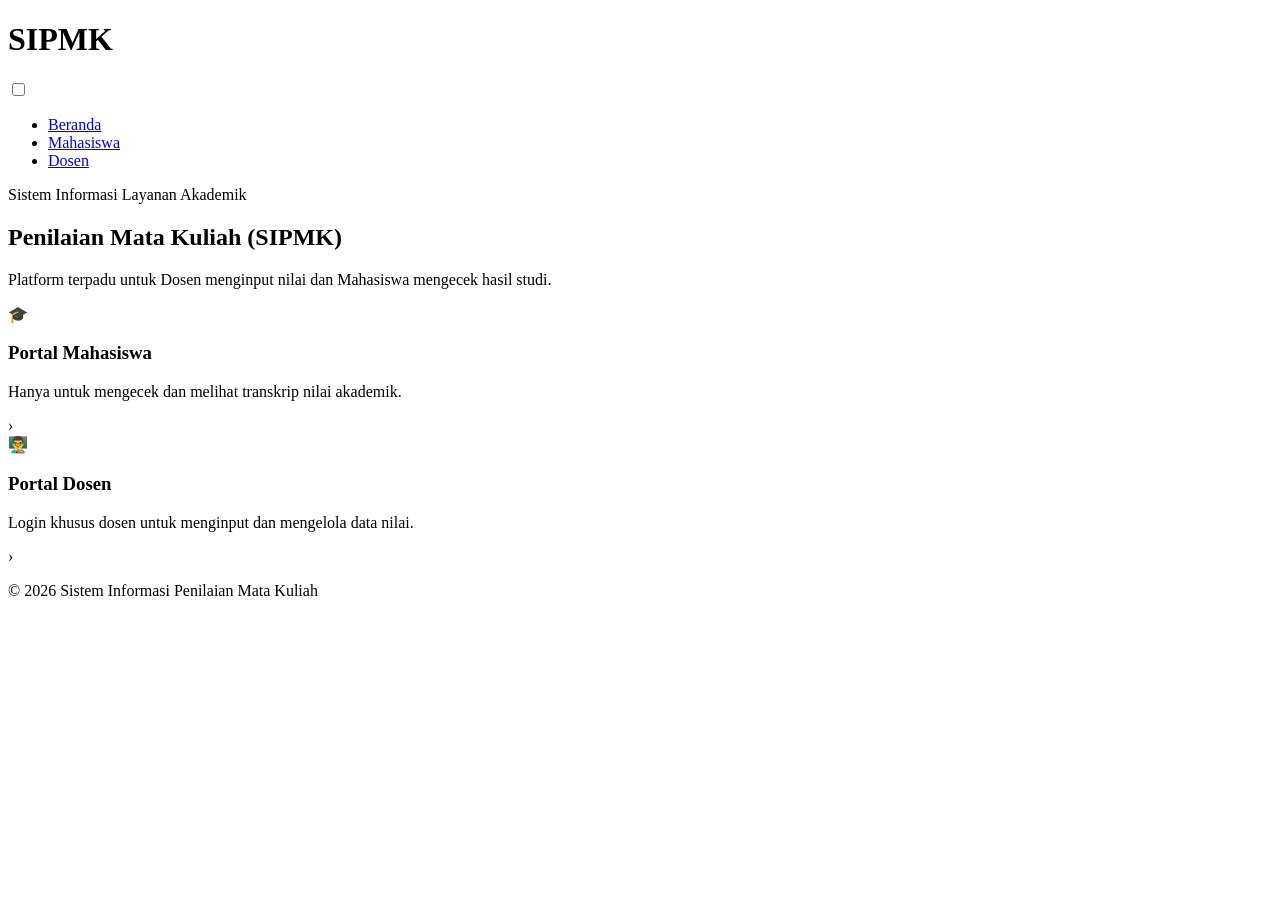
==== commit d9c88c29: "Fathur" ====
--- a/index.html
+++ b/index.html
@@ -1,5 +1,6 @@
 <!DOCTYPE html>
 <html lang="id">
+
 <head>
     <meta charset="UTF-8">
     <meta name="viewport" content="width=device-width, initial-scale=1.0">
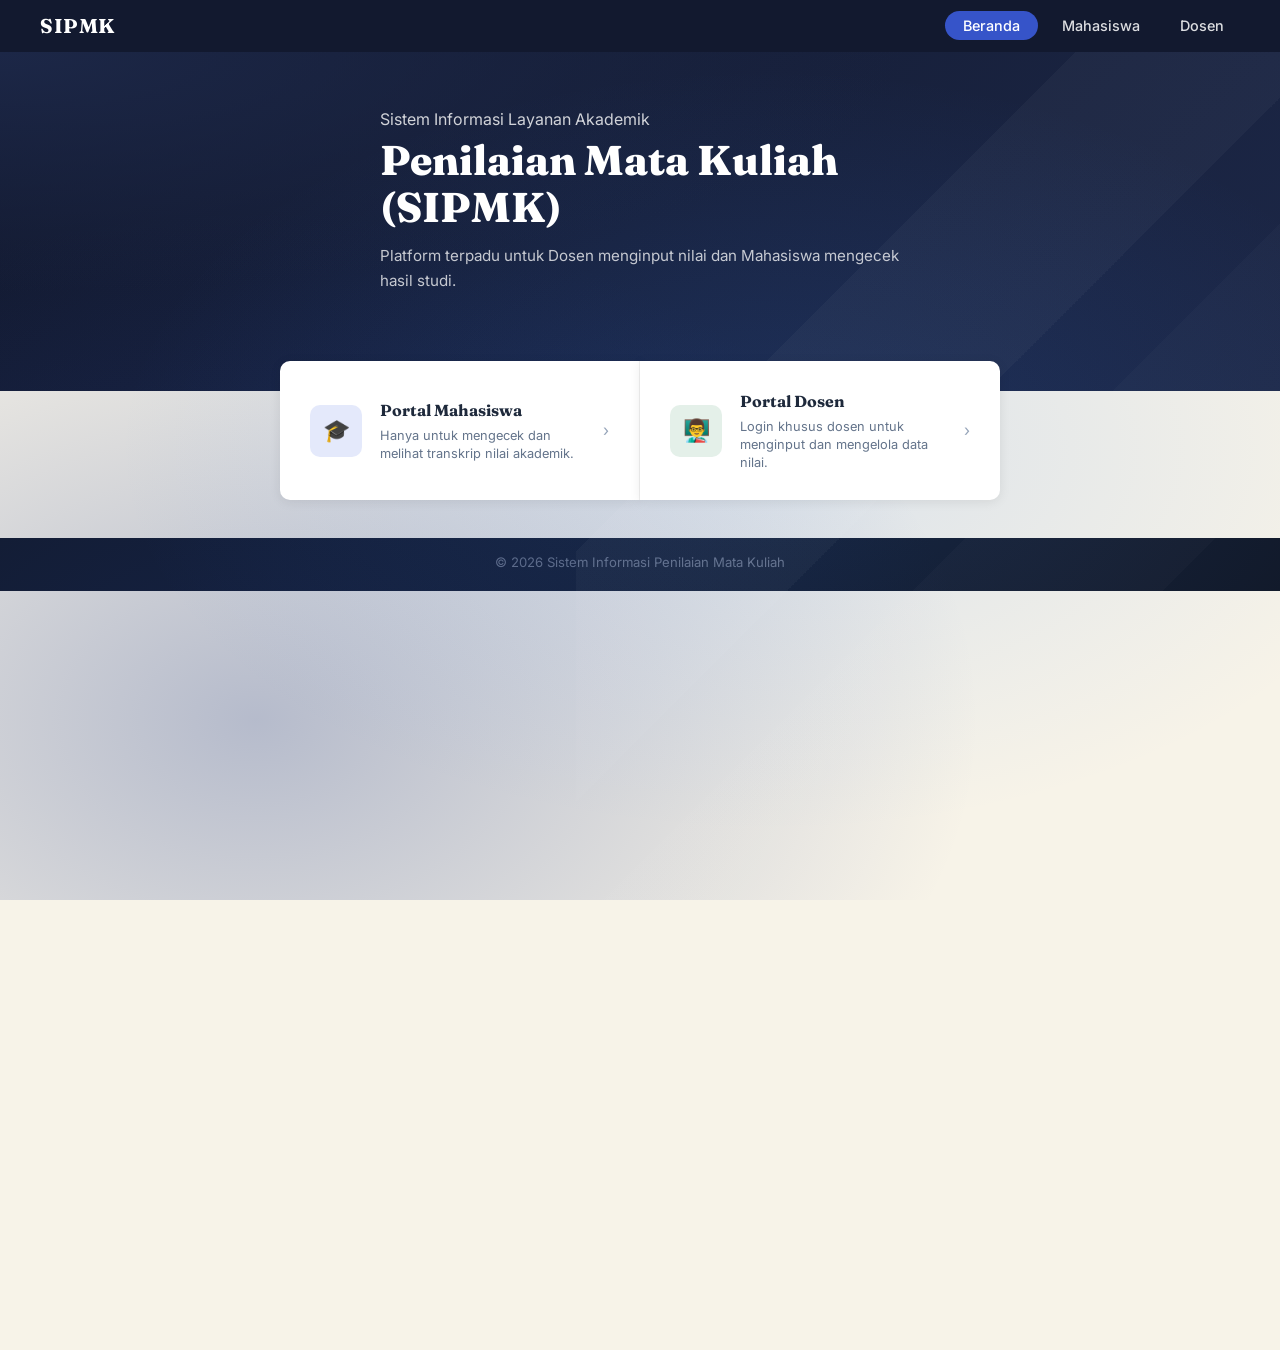
==== commit 08462ca9: "Fathur" ====
--- a/index.html
+++ b/index.html
@@ -1,82 +1,82 @@
-<!DOCTYPE html>
-<html lang="id">
-
-<head>
-    <meta charset="UTF-8">
-    <meta name="viewport" content="width=device-width, initial-scale=1.0">
-    <title>Beranda - SIPMK</title>
-    <link rel="preconnect" href="https://fonts.googleapis.com">
-    <link rel="preconnect" href="https://fonts.gstatic.com" crossorigin>
-    <link
-        href="https://fonts.googleapis.com/css2?family=Fraunces:opsz,wght@9..144,500;9..144,700;9..144,800&family=Inter:wght@400;500;600;700;800&family=JetBrains+Mono:wght@500;700&display=swap"
-        rel="stylesheet">
-    <link rel="stylesheet" href="css/style.css">
-</head>
-
-<body>
-    <header>
-        <div class="container header-flex">
-            <div class="logo">
-                <h1>SIPMK</h1>
-            </div>
-            <nav>
-                <input type="checkbox" id="menu-toggle">
-                <label for="menu-toggle" class="nav-toggle">
-                    <span></span><span></span><span></span>
-                </label>
-                <ul class="nav-menu">
-                    <li><a href="index.html" class="active">Beranda</a></li>
-                    <li><a href="login-mahasiswa.html">Mahasiswa</a></li>
-                    <li><a href="login-dosen.html">Dosen</a></li>
-                </ul>
-            </nav>
-        </div>
-    </header>
-
-    <main>
-        <section class="hero">
-            <div class="hero-overlay">
-                <div class="container">
-                    <div class="hero-layout">
-                        <div class="hero-content">
-                            <p class="subtitle">Sistem Informasi Layanan Akademik</p>
-                            <h2>Penilaian Mata Kuliah (SIPMK)</h2>
-                            <p class="desc">Platform terpadu untuk Dosen menginput nilai dan Mahasiswa mengecek hasil
-                                studi.</p>
-                        </div>
-                    </div>
-                </div>
-            </div>
-        </section>
-
-        <div class="cards-grid" style="grid-template-columns: repeat(2, 1fr); max-width: 800px;">
-            <div class="card" onclick="location.href='login-mahasiswa.html'" style="border-radius: 10px 0 0 10px;">
-                <div class="card-icon-wrap blue-light">🎓</div>
-                <div class="card-text">
-                    <h3>Portal Mahasiswa</h3>
-                    <p>Hanya untuk mengecek dan melihat transkrip nilai akademik.</p>
-                </div>
-                <span class="card-arrow">›</span>
-            </div>
-
-            <div class="card" onclick="location.href='login-dosen.html'" style="border-radius: 0 10px 10px 0;">
-                <div class="card-icon-wrap green-light">👨‍🏫</div>
-                <div class="card-text">
-                    <h3>Portal Dosen</h3>
-                    <p>Login khusus dosen untuk menginput dan mengelola data nilai.</p>
-                </div>
-                <span class="card-arrow">›</span>
-            </div>
-        </div>
-    </main>
-
-    <footer>
-        <div class="container footer-flex">
-            <div class="footer-left">
-                <p>&copy; 2026 Sistem Informasi Penilaian Mata Kuliah</p>
-            </div>
-        </div>
-    </footer>
-</body>
-
-</html>
+<!DOCTYPE html>
+<html lang="id">
+
+<head>
+    <meta charset="UTF-8">
+    <meta name="viewport" content="width=device-width, initial-scale=1.0">
+    <title>Beranda - SIPMK</title>
+    <link rel="preconnect" href="https://fonts.googleapis.com">
+    <link rel="preconnect" href="https://fonts.gstatic.com" crossorigin>
+    <link
+        href="https://fonts.googleapis.com/css2?family=Fraunces:opsz,wght@9..144,500;9..144,700;9..144,800&family=Inter:wght@400;500;600;700;800&family=JetBrains+Mono:wght@500;700&display=swap"
+        rel="stylesheet">
+    <link rel="stylesheet" href="css/style.css">
+</head>
+
+<body>
+    <header>
+        <div class="container header-flex">
+            <div class="logo">
+                <h1>SIPMK</h1>
+            </div>
+            <nav>
+                <input type="checkbox" id="menu-toggle">
+                <label for="menu-toggle" class="nav-toggle">
+                    <span></span><span></span><span></span>
+                </label>
+                <ul class="nav-menu">
+                    <li><a href="index.html" class="active">Beranda</a></li>
+                    <li><a href="login-mahasiswa.html">Mahasiswa</a></li>
+                    <li><a href="login-dosen.html">Dosen</a></li>
+                </ul>
+            </nav>
+        </div>
+    </header>
+
+    <main>
+        <section class="hero">
+            <div class="hero-overlay">
+                <div class="container">
+                    <div class="hero-layout">
+                        <div class="hero-content">
+                            <p class="subtitle">Sistem Informasi Layanan Akademik</p>
+                            <h2>Penilaian Mata Kuliah (SIPMK)</h2>
+                            <p class="desc">Platform terpadu untuk Dosen menginput nilai dan Mahasiswa mengecek hasil
+                                studi.</p>
+                        </div>
+                    </div>
+                </div>
+            </div>
+        </section>
+
+        <div class="cards-grid" style="grid-template-columns: repeat(2, 1fr); max-width: 800px;">
+            <div class="card" onclick="location.href='login-mahasiswa.html'" style="border-radius: 10px 0 0 10px;">
+                <div class="card-icon-wrap blue-light">🎓</div>
+                <div class="card-text">
+                    <h3>Portal Mahasiswa</h3>
+                    <p>Hanya untuk mengecek dan melihat transkrip nilai akademik.</p>
+                </div>
+                <span class="card-arrow">›</span>
+            </div>
+
+            <div class="card" onclick="location.href='login-dosen.html'" style="border-radius: 0 10px 10px 0;">
+                <div class="card-icon-wrap green-light">👨‍🏫</div>
+                <div class="card-text">
+                    <h3>Portal Dosen</h3>
+                    <p>Login khusus dosen untuk menginput dan mengelola data nilai.</p>
+                </div>
+                <span class="card-arrow">›</span>
+            </div>
+        </div>
+    </main>
+
+    <footer>
+        <div class="container footer-flex">
+            <div class="footer-left">
+                <p>&copy; 2026 Sistem Informasi Penilaian Mata Kuliah</p>
+            </div>
+        </div>
+    </footer>
+</body>
+
+</html>
--- a/css/style.css
+++ b/css/style.css
@@ -0,0 +1,2250 @@
+/* Reset & General */
+* {
+    margin: 0;
+    padding: 0;
+    box-sizing: border-box;
+}
+
+body {
+    font-family: 'Segoe UI', Arial, sans-serif;
+    background-color: #f1f5f9;
+    color: #1e293b;
+    line-height: 1.6;
+    scroll-behavior: smooth;
+    min-height: 100vh;
+}
+
+.container {
+    max-width: 1280px;
+    margin: auto;
+    padding: 0 40px;
+}
+
+/* ===== HEADER ===== */
+header {
+    background-color: #1a2340;
+    color: white;
+    padding: 0;
+    position: sticky;
+    top: 0;
+    z-index: 1000;
+    height: 52px;
+    display: flex;
+    align-items: center;
+}
+
+.header-flex {
+    display: flex;
+    justify-content: space-between;
+    align-items: center;
+    width: 100%;
+}
+
+.logo h1 {
+    font-size: 1.25rem;
+    font-weight: 700;
+    color: white;
+    letter-spacing: 0.5px;
+}
+
+nav ul {
+    list-style: none;
+    display: flex;
+    align-items: center;
+    gap: 8px;
+}
+
+nav ul li a {
+    color: rgba(255, 255, 255, 0.85);
+    text-decoration: none;
+    font-size: 0.9rem;
+    font-weight: 500;
+    padding: 6px 16px;
+    border-radius: 20px;
+    transition: 0.2s;
+}
+
+nav ul li a:hover {
+    color: white;
+    background: rgba(255, 255, 255, 0.1);
+}
+
+nav ul li a.active {
+    background: #2563eb;
+    color: white;
+    border-radius: 20px;
+    padding: 6px 18px;
+}
+
+/* Garis Hr */
+hr{
+    border:none;
+    height:1px;
+    background: linear-gradient(to right, transparent, #94a3b8, transparent);
+    margin: 0;
+}
+
+/* ===== HERO ===== */
+.hero {
+    background:
+        radial-gradient(ellipse at 0% 0%, #212945 0%, transparent 50%),
+        radial-gradient(ellipse at 100% 100%, #212945 0%, transparent 50%),
+        radial-gradient(ellipse at 100% 0%, #212945 0%, transparent 45%),
+        radial-gradient(ellipse at 0% 100%, #212945 0%, transparent 45%), #212945
+}
+
+.hero::before {
+    content: '';
+    position: absolute;
+    inset: 0;
+    background:
+        radial-gradient(ellipse at 60% 50%, rgba(59, 130, 246, 0.15) 0%, transparent 60%),
+        radial-gradient(ellipse at 20% 80%, rgba(30, 58, 138, 0.3) 0%, transparent 50%);
+}
+
+/* Geometric diagonal lines like reference */
+.hero::after {
+    content: '';
+    position: absolute;
+    top: -50%;
+    right: 0;
+    width: 55%;
+    height: 200%;
+    background: linear-gradient(135deg, transparent 40%, rgba(255, 255, 255, 0.03) 40%, rgba(255, 255, 255, 0.03) 50%, transparent 50%),
+        linear-gradient(135deg, transparent 55%, rgba(255, 255, 255, 0.02) 55%, rgba(255, 255, 255, 0.02) 65%, transparent 65%);
+    pointer-events: none;
+}
+
+.hero-overlay {
+    position: relative;
+    z-index: 2;
+    padding: 55px 0 70px;
+    min-height: 320px;
+    display: flex;
+    align-items: center;
+}
+
+.hero-layout {
+    display: flex;
+    align-items: center;
+    justify-content: space-between;
+    width: 100%;
+}
+
+.hero-content {
+    color: white;
+    max-width: 520px;
+}
+
+.hero-content .subtitle {
+    font-size: 1rem;
+    font-weight: 400;
+    color: rgba(255, 255, 255, 0.8);
+    margin-bottom: 4px;
+}
+
+.hero-content h2 {
+    font-size: 2.6rem;
+    font-weight: 800;
+    margin-bottom: 12px;
+    line-height: 1.15;
+    color: white;
+}
+
+.hero-content .desc {
+    font-size: 0.95rem;
+    color: rgba(255, 255, 255, 0.75);
+    margin-bottom: 28px;
+}
+
+/* ===== HERO BANNER HASIL ===== */
+.hasil-hero {
+    background:
+        radial-gradient(ellipse at 0% 0%, #7e859c 0%, transparent 50%),
+        radial-gradient(ellipse at 100% 100%, #55628f 0%, transparent 50%),
+        #303d6a;
+    padding: 36px 0 50px;
+    position: relative;
+    overflow: hidden;
+}
+
+.hasil-hero::after {
+    content: '';
+    position: absolute;
+    inset: 0;
+    background: radial-gradient(ellipse at 60% 50%, rgba(100, 140, 255, 0.15) 0%, transparent 65%);
+    pointer-events: none;
+}
+
+.hasil-hero-inner {
+    position: relative;
+    z-index: 2;
+    display: flex;
+    align-items: center;
+    justify-content: space-between;
+}
+
+.hasil-hero-left h2 {
+    font-size: 1.7rem;
+    font-weight: 800;
+    color: white;
+    margin-bottom: 4px;
+}
+
+.hasil-hero-left p {
+    font-size: 0.88rem;
+    color: rgba(255, 255, 255, 0.7);
+}
+
+/* desain bagian semester */
+.semester-badge {
+    display: inline-flex;
+    align-items: center;
+    gap: 6px;
+    background: rgba(255, 255, 255, 0.15);
+    border: 1px solid rgba(255, 255, 255, 0.25);
+    color: white;
+    font-size: 0.82rem;
+    font-weight: 600;
+    padding: 6px 14px;
+    border-radius: 20px;
+    backdrop-filter: blur(8px);
+}
+
+ /* ===== SUMMARY CARDS ===== */
+.summary-cards {
+    display: grid;
+    grid-template-columns: repeat(3, 1fr);
+    gap: 16px;
+    margin-top: -28px;
+    position: relative;
+    z-index: 10;
+    margin-bottom: 28px;
+}
+
+.summary-card {
+    background: white;
+    border-radius: 14px;
+    padding: 20px 22px;
+    display: flex;
+    align-items: center;
+    gap: 16px;
+    box-shadow: 0 4px 16px rgba(0, 0, 0, 0.08);
+    border: 1px solid #f0f4f8;
+    transition: 0.2s;
+}
+
+.summary-card:hover {
+    transform: translateY(-3px);
+    box-shadow: 0 8px 24px rgba(0, 0, 0, 0.1);
+}
+
+.summary-icon {
+    width: 50px;
+    height: 50px;
+    border-radius: 12px;
+    display: flex;
+    align-items: center;
+    justify-content: center;
+    font-size: 20px;
+    flex-shrink: 0;
+}
+
+.summary-icon.blue {
+    background: linear-gradient(135deg, #dbeafe, #93c5fd);
+}
+
+.summary-icon.green {
+    background: linear-gradient(135deg, #dcfce7, #6ee7b7);
+}
+
+.summary-icon.orange {
+    background: linear-gradient(135deg, #fef3c7, #fcd34d);
+}
+
+.summary-info h4 {
+    font-size: 1.4rem;
+    font-weight: 800;
+    color: #1e293b;
+    line-height: 1;
+    margin-bottom: 3px;
+}
+
+.summary-info p {
+    font-size: 0.78rem;
+    color: #64748b;
+}
+
+.btn-action {
+    display: inline-flex;
+    align-items: center;
+    gap: 8px;
+    background-color: #2563eb;
+    color: white;
+    padding: 11px 24px;
+    border-radius: 6px;
+    text-decoration: none;
+    font-weight: 600;
+    font-size: 0.9rem;
+    transition: 0.2s;
+}
+
+.btn-action:hover {
+    background-color: #1d4ed8;
+    transform: translateY(-1px);
+}
+
+/* Hero Illustration (laptop mockup area) */
+/* ILUSTRASI LAPTOP */
+.illustration {
+    position: relative;
+    width: 480px;
+    height: 300px;
+}
+
+.laptop {
+    position: absolute;
+    right: 30px;
+    bottom: 30px;
+    width: 310px;
+}
+
+.laptop-lid {
+    width: 280px;
+    height: 185px;
+    background: #c8d3eb;
+    border-radius: 12px 12px 0 0;
+    padding: 6px;
+    margin-left: 15px;
+    box-shadow: 4px -4px 20px rgba(0, 0, 0, 0.25);
+}
+
+.laptop-screen {
+    width: 100%;
+    height: 100%;
+    background: white;
+    border-radius: 8px 8px 0 0;
+    overflow: hidden;
+    padding: 12px 14px;
+}
+
+.screen-header {
+    display: flex;
+    justify-content: space-between;
+    font-size: 9.5px;
+    font-weight: 700;
+    color: #374151;
+    border-bottom: 1.5px solid #e5e7eb;
+    padding-bottom: 7px;
+    margin-bottom: 9px;
+}
+
+.screen-header span:first-child {
+    flex: 1.4;
+}
+
+.screen-header span:nth-child(2) {
+    flex: 1;
+    text-align: center;
+}
+
+.screen-header span:last-child {
+    flex: 0.8;
+    text-align: right;
+}
+
+.screen-rows {
+    display: flex;
+    flex-direction: column;
+    gap: 8px;
+}
+
+.screen-row {
+    display: flex;
+    align-items: center;
+    justify-content: space-between;
+}
+
+.row-bar {
+    flex: 1;
+    height: 9px;
+    background: #eef0f5;
+    border-radius: 5px;
+    margin-right: 12px;
+}
+
+.grade {
+    font-size: 8.5px;
+    font-weight: 800;
+    color: white;
+    padding: 2px 6px;
+    border-radius: 4px;
+    min-width: 22px;
+    text-align: center;
+}
+
+.grade.a {
+    background: #10b981;
+}
+
+.grade.bplus {
+    background: #3b82f6;
+}
+
+.grade.aminus {
+    background: #f59e0b;
+}
+
+.grade.b {
+    background: #ef4444;
+}
+
+.window-dots {
+    display: flex;
+    gap: 4px;
+    margin-bottom: 8px;
+}
+
+.dot {
+    width: 6px;
+    height: 6px;
+    border-radius: 50%;
+    background: #d1d5db;
+}
+
+.laptop-base {
+    width: 310px;
+    height: 14px;
+    background: linear-gradient(to bottom, #b0bcdc, #8898c4);
+    border-radius: 0 0 6px 6px;
+}
+
+.laptop-foot {
+    width: 310px;
+    height: 6px;
+    background: linear-gradient(to bottom, #7080b0, #5a6a9a);
+    border-radius: 0 0 8px 8px;
+}
+
+.cap-group {
+    position: absolute;
+    left: 10px;
+    bottom: 50px;
+}
+
+.cap-wrapper {
+    position: relative;
+    width: 110px;
+    height: 80px;
+}
+
+.cap-board {
+    position: absolute;
+    top: 0;
+    left: 50%;
+    transform: translateX(-50%);
+    width: 110px;
+    height: 18px;
+    background: linear-gradient(135deg, #1a2a5e, #243580);
+    border-radius: 3px;
+    box-shadow: 0 4px 12px rgba(0, 0, 0, 0.35);
+    z-index: 3;
+}
+
+.cap-board::after {
+    content: '';
+    position: absolute;
+    bottom: -5px;
+    left: 50%;
+    transform: translateX(-50%);
+    border-left: 8px solid transparent;
+    border-right: 8px solid transparent;
+    border-top: 6px solid #1a2a5e;
+}
+
+.cap-dome {
+    position: absolute;
+    top: 16px;
+    left: 50%;
+    transform: translateX(-50%);
+    width: 72px;
+    height: 42px;
+    background: linear-gradient(160deg, #243580, #1a2a5e);
+    border-radius: 6px 6px 10px 10px;
+    z-index: 2;
+}
+
+.tassel-base {
+    position: absolute;
+    top: 6px;
+    right: 14px;
+    width: 8px;
+    height: 8px;
+    background: #d4a017;
+    border-radius: 50%;
+    z-index: 4;
+}
+
+.tassel-string {
+    position: absolute;
+    top: 10px;
+    right: 17px;
+    width: 2px;
+    height: 35px;
+    background: linear-gradient(to bottom, #d4a017, #b8860b);
+    z-index: 4;
+}
+
+.tassel-end {
+    position: absolute;
+    top: 44px;
+    right: 10px;
+    display: flex;
+    gap: 2px;
+    z-index: 4;
+}
+
+.tassel-end span {
+    display: block;
+    width: 2px;
+    height: 10px;
+    background: #d4a017;
+    border-radius: 1px;
+}
+
+.book-bottom {
+    width: 100px;
+    height: 14px;
+    background: linear-gradient(to right, #1e3a7a, #2a4fa0);
+    border-radius: 3px;
+    position: absolute;
+    bottom: 0;
+    left: 0;
+    box-shadow: 0 4px 10px rgba(0, 0, 0, 0.3);
+}
+
+.book-top {
+    width: 90px;
+    height: 14px;
+    background: linear-gradient(to right, #243f8a, #3058b8);
+    border-radius: 3px;
+    position: absolute;
+    bottom: 14px;
+    left: 5px;
+}
+
+.diploma {
+    position: absolute;
+    bottom: -4px;
+    left: 50%;
+    transform: translateX(-50%);
+    width: 70px;
+    height: 18px;
+    background: #f0e6c8;
+    border-radius: 10px;
+    border: 1.5px solid #d4c090;
+}
+
+.plant-group {
+    position: absolute;
+    right: 0;
+    bottom: 28px;
+}
+
+.pot {
+    width: 40px;
+    height: 30px;
+    background: linear-gradient(to bottom, #e8e0d0, #d4c9b0);
+    border-radius: 0 0 8px 8px;
+    margin: 0 auto;
+    position: relative;
+}
+
+.pot::before {
+    content: '';
+    position: absolute;
+    top: -5px;
+    left: -4px;
+    width: 48px;
+    height: 10px;
+    background: #c8bda0;
+    border-radius: 4px;
+}
+
+.stem {
+    width: 3px;
+    height: 35px;
+    background: #4a7c3f;
+    margin: 0 auto;
+    border-radius: 2px;
+}
+
+.leaves {
+    position: relative;
+    width: 80px;
+    height: 60px;
+    margin: 0 auto;
+}
+
+.leaf {
+    position: absolute;
+    border-radius: 50% 0 50% 0;
+}
+
+.shadow-laptop {
+    position: absolute;
+    bottom: 24px;
+    right: 28px;
+    width: 300px;
+    height: 10px;
+    background: rgba(0, 0, 0, 0.2);
+    border-radius: 50%;
+    filter: blur(6px);
+}
+
+.shadow-cap {
+    position: absolute;
+    bottom: 44px;
+    left: 8px;
+    width: 110px;
+    height: 8px;
+    background: rgba(0, 0, 0, 0.18);
+    border-radius: 50%;
+    filter: blur(5px);
+}
+
+.shadow-plant {
+    position: absolute;
+    bottom: 22px;
+    right: 0;
+    width: 70px;
+    height: 7px;
+    background: rgba(0, 0, 0, 0.15);
+    border-radius: 50%;
+    filter: blur(5px);
+}
+
+.laptop-screen .screen-header {
+    display: flex;
+    justify-content: space-between;
+    font-size: 11px;
+    font-weight: 600;
+    color: #374151;
+    border-bottom: 1px solid #e5e7eb;
+    padding-bottom: 8px;
+    margin-bottom: 10px;
+}
+
+.screen-rows {
+    display: flex;
+    flex-direction: column;
+    gap: 7px;
+}
+
+.screen-row {
+    display: flex;
+    justify-content: space-between;
+    align-items: center;
+}
+
+
+/* ===== CARDS GRID (overlapping hero) ===== */
+.cards-section {
+    background: #f1f5f9;
+    padding: 0;
+    position: relative;
+    z-index: 10;
+}
+
+.cards-grid {
+    display: grid;
+    grid-template-columns: repeat(3, 1fr);
+    gap: 0;
+    margin-top: -30px;
+    position: relative;
+    z-index: 10;
+    background: transparent;
+    padding: 0 40px;
+    max-width: 1280px;
+    margin-left: auto;
+    margin-right: auto;
+}
+
+.card {
+    background: white;
+    padding: 28px 30px;
+    border-radius: 0;
+    box-shadow: 0 2px 12px rgba(0, 0, 0, 0.08);
+    display: flex;
+    align-items: center;
+    gap: 18px;
+    cursor: pointer;
+    transition: 0.2s;
+    border-right: 1px solid #f0f0f0;
+    position: relative;
+}
+
+.card:first-child {
+    border-radius: 10px 0 0 10px;
+}
+
+.card:last-child {
+    border-radius: 0 10px 10px 0;
+    border-right: none;
+}
+
+.card:hover {
+    background: #fafbff;
+}
+
+.card-icon-wrap {
+    width: 52px;
+    height: 52px;
+    border-radius: 10px;
+    display: flex;
+    align-items: center;
+    justify-content: center;
+    font-size: 22px;
+    flex-shrink: 0;
+}
+
+.card-icon-wrap.blue-light {
+    background: #dbeafe;
+}
+
+.card-icon-wrap.green-light {
+    background: #dcfce7;
+}
+
+.card-icon-wrap.purple-light {
+    background: #ede9fe;
+}
+
+.card-text h3 {
+    font-size: 1rem;
+    font-weight: 700;
+    color: #1e293b;
+    margin-bottom: 4px;
+}
+
+.card-text p {
+    font-size: 0.8rem;
+    color: #64748b;
+    line-height: 1.4;
+}
+
+.card-arrow {
+    margin-left: auto;
+    color: #94a3b8;
+    font-size: 1rem;
+    flex-shrink: 0;
+}
+
+/* ===== STEPS SECTION ===== */
+.steps-section {
+    background: #f1f5f9;
+    padding: 50px 0 40px;
+}
+
+.section-title {
+    font-size: 1.15rem;
+    font-weight: 700;
+    color: #1e293b;
+    margin-bottom: 6px;
+    position: relative;
+    display: inline-block;
+}
+
+.section-title::after {
+    content: '';
+    position: absolute;
+    bottom: -6px;
+    left: 0;
+    width: 36px;
+    height: 3px;
+    background: #2563eb;
+    border-radius: 2px;
+}
+
+.steps-modern {
+    display: grid;
+    grid-template-columns: 1fr 80px 1fr 80px 1fr;
+    align-items: center;
+    gap: 0;
+    margin-top: 28px;
+}
+
+.step-modern {
+    background: white;
+    border-radius: 10px;
+    padding: 22px 20px;
+    display: flex;
+    align-items: center;
+    gap: 16px;
+    border: 1px solid #e8ecf0;
+    box-shadow: 0 2px 8px rgba(0, 0, 0, 0.04);
+    position: relative;
+}
+
+.icon-circle {
+    width: 54px;
+    height: 54px;
+    border-radius: 50%;
+    display: flex;
+    align-items: center;
+    justify-content: center;
+    font-size: 22px;
+    flex-shrink: 0;
+}
+
+.icon-circle.blue {
+    background: linear-gradient(135deg, #bfdbfe, #60a5fa);
+}
+
+.icon-circle.green {
+    background: linear-gradient(135deg, #bbf7d0, #34d399);
+}
+
+.icon-circle.purple {
+    background: linear-gradient(135deg, #ddd6fe, #a78bfa);
+}
+
+.step-text {
+    flex: 1;
+}
+
+.badge {
+    display: inline-flex;
+    align-items: center;
+    justify-content: center;
+    width: 22px;
+    height: 22px;
+    border-radius: 50%;
+    font-size: 11px;
+    font-weight: 700;
+    color: white;
+    margin-bottom: 4px;
+}
+
+.badge.blue {
+    background: linear-gradient(135deg, #2563eb, #60a5fa);
+}
+
+.badge.green {
+    background: linear-gradient(135deg, #16a34a, #34d399);
+}
+
+.badge.purple {
+    background: linear-gradient(135deg, #7c3aed, #a78bfa);
+}
+
+.step-text h3 {
+    font-size: 0.95rem;
+    font-weight: 700;
+    color: #1e293b;
+    margin-bottom: 3px;
+}
+
+.step-text p {
+    font-size: 0.78rem;
+    color: #64748b;
+    line-height: 1.4;
+}
+
+/* Connector */
+.connector {
+    display: flex;
+    align-items: center;
+    justify-content: center;
+    position: relative;
+    height: 2px;
+}
+
+.connector::before {
+    content: "";
+    position: absolute;
+    width: 100%;
+    height: 2px;
+    background: repeating-linear-gradient(to right,
+            #cbd5e1, #cbd5e1 5px,
+            transparent 5px, transparent 10px);
+}
+
+.circle-arrow {
+    width: 30px;
+    height: 30px;
+    background: white;
+    border-radius: 50%;
+    border: 1px solid #e2e8f0;
+    display: flex;
+    align-items: center;
+    justify-content: center;
+    font-size: 13px;
+    color: #475569;
+    z-index: 2;
+    box-shadow: 0 1px 4px rgba(0, 0, 0, 0.08);
+}
+
+/* ===== INFO / STATS SECTION ===== */
+.info-section {
+    background: #f1f5f9;
+    padding: 20px 0 50px;
+}
+
+.info-grid {
+    display: grid;
+    grid-template-columns: repeat(3, 1fr);
+    gap: 20px;
+}
+
+.info-box {
+    background: white;
+    border-radius: 12px;
+    padding: 28px 30px;
+    display: flex;
+    align-items: center;
+    gap: 20px;
+    box-shadow: 0 2px 8px rgba(0, 0, 0, 0.05);
+    border: 1px solid #e8ecf0;
+    position: relative;
+    overflow: hidden;
+}
+
+.info-icon {
+    width: 58px;
+    height: 58px;
+    border-radius: 50%;
+    display: flex;
+    align-items: center;
+    justify-content: center;
+    font-size: 24px;
+    flex-shrink: 0;
+    color: white;
+}
+
+.info-icon.blue {
+    background: linear-gradient(135deg, #1d4ed8, #3b82f6);
+    box-shadow: 0 4px 14px rgba(37, 99, 235, 0.4);
+}
+
+.info-icon.green {
+    background: linear-gradient(135deg, #15803d, #22c55e);
+    box-shadow: 0 4px 14px rgba(22, 163, 74, 0.4);
+}
+
+.info-icon.purple {
+    background: linear-gradient(135deg, #6d28d9, #a855f7);
+    box-shadow: 0 4px 14px rgba(124, 58, 237, 0.4);
+}
+
+.info-content h3 {
+    font-size: 2rem;
+    font-weight: 800;
+    line-height: 1;
+    margin-bottom: 2px;
+}
+
+.info-content h3.blue-text {
+    background: linear-gradient(135deg, #1d4ed8, #3b82f6);
+    -webkit-background-clip: text;
+    -webkit-text-fill-color: transparent;
+    background-clip: text;
+}
+
+.info-content h3.green-text {
+    background: linear-gradient(135deg, #15803d, #22c55e);
+    -webkit-background-clip: text;
+    -webkit-text-fill-color: transparent;
+    background-clip: text;
+}
+
+.info-content h3.purple-text {
+    background: linear-gradient(135deg, #6d28d9, #a855f7);
+    -webkit-background-clip: text;
+    -webkit-text-fill-color: transparent;
+    background-clip: text;
+}
+
+.info-content .info-label {
+    font-size: 0.85rem;
+    font-weight: 600;
+    color: #374151;
+}
+
+.info-content .info-sub {
+    font-size: 0.75rem;
+    color: #94a3b8;
+}
+
+/* ===== FORM SECTION ===== */
+.form-section {
+    display: flex;
+    justify-content: center;
+    align-items: center;
+    min-height: calc(100vh - 52px);
+    padding: 40px 20px;
+    position: relative;
+    overflow: hidden;
+}
+
+/* ===== CARD BARU ===== */
+.form-card {
+    background: white;
+    padding: 50px 48px 44px;
+    border-radius: 20px;
+    width: 100%;
+    max-width: 480px;
+    box-shadow:
+        0 4px 6px rgba(0,0,0,0.04),
+        0 20px 50px rgba(37,99,235,0.10);
+    position: relative;
+    z-index: 2;
+    border: 1px solid rgba(255,255,255,0.8);
+    text-align: center;
+}
+
+/* Garis aksen atas card */
+.form-card::before {
+    content: '';
+    position: absolute;
+    top: 0;
+    left: 0;
+    right: 0;
+    height: 4px;
+    background: linear-gradient(90deg, #2563eb, #7c3aed, #3b82f6);
+    border-radius: 20px 20px 0 0;
+}
+
+.form-card h2 {
+    font-size: 1.5rem;
+    font-weight: 800;
+    color: #1e293b;
+    margin-bottom: 8px;
+    text-align: center;
+}
+
+.form-card p {
+    font-size: 0.88rem;
+    color: #64748b;
+    margin-bottom: 32px;
+    text-align: center;
+    line-height: 1.5;
+}
+
+
+/* Background dekorasi lingkaran */
+.form-section::before {
+    content: '';
+    position: absolute;
+    top: -120px;
+    right: -120px;
+    width: 400px;
+    height: 400px;
+    background: radial-gradient(circle, rgba(37,99,235,0.08) 0%, transparent 70%);
+    border-radius: 50%;
+    pointer-events: none;
+}
+
+.form-section::after {
+    content: '';
+    position: absolute;
+    bottom: -100px;
+    left: -100px;
+    width: 350px;
+    height: 350px;
+    background: radial-gradient(circle, rgba(124,58,237,0.07) 0%, transparent 70%);
+    border-radius: 50%;
+    pointer-events: none;
+}
+
+/* Icon di atas judul */
+.form-icon{
+    width: 68px;
+    height: 68px;
+    background: linear-gradient(135deg, #2563eb, #7c3aed);
+    border-radius: 18px;
+    display: flex;
+    align-items: center;
+    justify-content: center;
+    font-size: 28px;
+    margin: 0 auto 22px;
+    box-shadow: 0 8px 20px rgba(37,99,235,0.35);
+}
+/* Label input */
+.form-label{
+    display: block;
+    font-size: 0.82rem;
+    font-weight: 600;
+    color: #374151;
+    margin-bottom: 7px;
+    letter-spacing: 0.3px;
+}
+
+ /* Input field baru */
+ .form-group {
+    margin-bottom: 20px;
+    position: relative;
+}
+
+.input-icon {
+    position: absolute;
+    left: 14px;
+    top: 50%;
+    transform: translateY(-50%);
+    font-size: 16px;
+    color: #94a3b8;
+    pointer-events: none;
+}
+
+.form-group input {
+    width: 100%;
+    padding: 13px 14px 13px 42px;
+    border: 1.5px solid #e2e8f0;
+    border-radius: 10px;
+    outline: none;
+    font-size: 0.92rem;
+    color: #1e293b;
+    background: #f8fafc;
+    transition: 0.2s;
+}
+
+.form-group input:focus {
+    border-color: #2563eb;
+    background: white;
+    box-shadow: 0 0 0 3px rgba(37,99,235,0.12);
+}
+
+.form-group input::placeholder {
+    color: #94a3b8;
+}
+
+/* Tombol Submit */
+.btn-submit {
+    width: 100%;
+    padding: 14px;
+    background: linear-gradient(135deg, #2563eb, #1d4ed8);
+    color: white;
+    border: none;
+    border-radius: 10px;
+    cursor: pointer;
+    font-weight: 700;
+    font-size: 0.95rem;
+    letter-spacing: 0.3px;
+    transition: 0.25s;
+    box-shadow: 0 4px 14px rgba(37,99,235,0.35);
+    margin-top: 4px;
+    display: flex;
+    align-items: center;
+    justify-content: center;
+    gap: 8px;
+}
+
+.btn-submit:hover {
+    background: linear-gradient(135deg, #1d4ed8, #1e40af);
+    transform: translateY(-2px);
+    box-shadow: 0 8px 20px rgba(37,99,235,0.45);
+}
+
+.btn-submit:active {
+    transform: translateY(0);
+}
+
+/* Link balik dari hasil */
+.back-btn {
+    display: inline-flex;
+    align-items: center;
+    gap: 8px;
+    background: rgb(255, 255, 255);
+    color: rgba(0, 0, 0, 0.795);
+    padding: 10px 20px;
+    border-radius: 10px;
+    text-decoration: none;
+    font-size: 0.85rem;
+    font-weight: 600;
+    border: 1px solid #e2e8f0;
+    transition: 0.2s;
+    box-shadow: 0 2px 6px rgba(0, 0, 0, 0.05);
+}
+
+.back-btn:hover {
+    background: #f8faff;
+    border-color: #2563eb;
+    color: #2563eb;
+    transform: translateX(-3px);
+}
+
+
+/* Link balik ke beranda */
+.back-link {
+    display: flex;
+    align-items: center;
+    justify-content: center;
+    gap: 6px;
+    margin-top: 22px;
+    font-size: 0.83rem;
+    color: #536d91;
+    text-decoration: none;
+    transition: 0.2s;
+}
+
+.back-link:hover {
+    color: #2563eb;
+}
+
+/* Badge info di bawah form */
+.form-badge {
+    display: flex;
+    align-items: center;
+    gap: 8px;
+    background: linear-gradient(135deg, #eff6ff, #f5f3ff);
+    border: 1px solid #dbeafe;
+    border-radius: 10px;
+    padding: 12px 16px;
+    margin-top: 20px;
+}
+
+.form-badge span {
+    font-size: 13px;
+}
+
+.form-badge p {
+    font-size: 0.78rem;
+    color: #3b82f6;
+    margin: 0;
+    font-weight: 500;
+    text-align: left;
+}
+
+/* ===== TABLE ===== */
+.hasil-penilaian {
+    padding: 60px 0;
+}
+
+.styled-table {
+    width: 100%;
+    border-collapse: collapse;
+    background: white;
+    box-shadow: 0 0 20px rgba(0, 0, 0, 0.05);
+    border-radius: 10px;
+    overflow: hidden;
+}
+
+.styled-table thead tr {
+    background-color: #1a2340;
+    color: white;
+    text-align: left;
+}
+
+.styled-table th,
+.styled-table td {
+    padding: 15px 20px;
+    font-size: 0.9rem;
+}
+
+.styled-table tbody tr {
+    border-bottom: 1px solid #f0f0f0;
+    transition: 0.15s;
+}
+
+.styled-table tbody tr:hover {
+    background: #f8fafc;
+}
+
+/* Edit Bagian Status */
+.status-lulus {
+    display: inline-flex;
+    align-items: center;
+    gap: 5px;
+    background: linear-gradient(135deg, #d1fae5, #a7f3d0);
+    color: #065f46;
+    padding: 5px 14px;
+    border-radius: 20px;
+    font-size: 0.78rem;
+    font-weight: 700;
+    border: 1px solid #6ee7b7;
+}
+
+.status-ulang {
+    display: inline-flex;
+    align-items: center;
+    gap: 5px;
+    background: linear-gradient(135deg, #fee2e2, #fecaca);
+    color: #991b1b;
+    padding: 5px 14px;
+    border-radius: 20px;
+    font-size: 0.78rem;
+    font-weight: 700;
+    border: 1px solid #fca5a5;
+}
+
+/* Nilai bar visual */
+.nilai-cell {
+    display: flex;
+    align-items: center;
+    gap: 10px;
+}
+
+.nilai-bar-bg {
+    width: 60px;
+    height: 6px;
+    background: #e5e7eb;
+    border-radius: 3px;
+    overflow: hidden;
+}
+
+.nilai-bar-fill {
+    height: 100%;
+    border-radius: 3px;
+}
+
+.nilai-bar-fill.tinggi {
+    background: linear-gradient(90deg, #10b981, #34d399);
+}
+
+.nilai-bar-fill.sedang {
+    background: linear-gradient(90deg, #3b82f6, #60a5fa);
+    }
+
+.nilai-bar-fill.rendah {
+    background: linear-gradient(90deg, #ef4444, #f87171);
+}
+
+/* ===== IDENTITAS CARD ===== */
+.identitas-card {
+    background: white;
+    border-radius: 16px;
+    padding: 0;
+    margin-bottom: 24px;
+    box-shadow: 0 2px 12px rgba(0, 0, 0, 0.06);
+    border: 1px solid #e8ecf4;
+    overflow: hidden;
+}
+
+.identitas-header {
+    background: linear-gradient(135deg, #46568b, #36486e);
+    padding: 14px 24px;
+    display: flex;
+    align-items: center;
+    gap: 10px;
+}
+
+.identitas-header h3 {
+    color: white;
+    font-size: 0.92rem;
+    font-weight: 700;
+}
+
+.identitas-header span {
+    font-size: 18px;
+}
+
+.identitas-body {
+    padding: 20px 24px;
+    display: grid;
+    grid-template-columns: repeat(2, 1fr);
+    gap: 14px 30px;
+}
+
+.identitas-item {
+    display: flex;
+    flex-direction: column;
+    gap: 3px;
+}
+
+.identitas-item .label {
+    font-size: 0.72rem;
+    font-weight: 600;
+    color: #94a3b8;
+    text-transform: uppercase;
+    letter-spacing: 0.5px;
+}
+
+.identitas-item .value {
+    font-size: 0.9rem;
+    font-weight: 600;
+    color: #1e293b;
+}
+
+/* ===== TABEL Edit ===== */
+.table-wrapper {
+    background: white;
+    border-radius: 16px;
+    overflow: hidden;
+    box-shadow: 0 2px 12px rgba(0, 0, 0, 0.06);
+    border: 1px solid #e8ecf4;
+}
+
+.table-top {
+    padding: 18px 24px;
+    display: flex;
+    align-items: center;
+    justify-content: space-between;
+    border-bottom: 1px solid #f1f5f9;
+}
+
+.table-top h3 {
+    font-size: 0.95rem;
+    font-weight: 700;
+    color: #1e293b;
+    display: flex;
+    align-items: center;
+    gap: 8px;
+}
+
+.total-sks {
+    font-size: 0.8rem;
+    color: #64748b;
+    background: #f1f5f9;
+    padding: 5px 12px;
+    border-radius: 20px;
+    font-weight: 500;
+}
+
+
+
+.styled-table thead tr {
+    background: linear-gradient(135deg, #38435f, #425070);
+    color: white;
+    text-align: left;
+}
+
+.styled-table th {
+    padding: 14px 20px;
+    font-size: 0.82rem;
+    font-weight: 700;
+    letter-spacing: 0.3px;
+}
+
+.styled-table td {
+    padding: 15px 20px;
+    font-size: 0.88rem;
+    color: #374151;
+    border-bottom: 1px solid #f1f5f9;
+}
+
+.styled-table tbody tr:last-child td {
+    border-bottom: none;
+}
+
+.styled-table tbody tr:hover {
+    background: #f8faff;
+}
+
+/* Huruf grade warna */
+.huruf-a {
+    color: #059669;
+    font-weight: 800;
+    font-size: 1rem;
+}
+
+.huruf-bplus {
+    color: #2563eb;
+    font-weight: 800;
+    font-size: 1rem;
+}
+
+.huruf-b {
+    color: #7c3aed;
+    font-weight: 800;
+    font-size: 1rem;
+}
+
+.huruf-d {
+    color: #dc2626;
+    font-weight: 800;
+    font-size: 1rem;
+}
+
+
+
+/* ===== FOOTER ===== */
+footer {
+    background-color: #111827;
+    color: #6b7280;
+    padding: 14px 0;
+    margin-top: 38px;
+}
+
+
+.footer-flex {
+    display: flex;
+    justify-content: center;
+    align-items: center;
+    text-align: center;
+    flex-direction: column;
+    font-size: 0.82rem;
+}
+
+.footer-left p {
+    margin-bottom: 4px;
+}
+
+.hasil-footer {
+    margin-top: 28px;
+    display: flex;
+    align-items: center;
+    justify-content: space-between;
+    padding: 16px 0;
+}
+
+/* ===== ACTIVE STATE SAAT DIKLIK ===== */
+
+/* Card aktif */
+.card {
+    cursor: pointer;
+    transition: 0.6s;
+}
+
+.card.active {
+    background: linear-gradient(135deg, #1e40af 0%, #2563eb 50%, #3b82f6 100%);
+    box-shadow: 0 8px 25px rgba(37, 99, 235, 0.4);
+    border-right-color: transparent;
+}
+
+.card.active .card-text h3 {
+    color: white;
+}
+
+.card.active .card-text p {
+    color: rgba(255, 255, 255, 0.8);
+}
+
+.card.active .card-arrow {
+    color: white;
+}
+
+.card.active .card-icon-wrap {
+    background: rgba(255, 255, 255, 0.25) !important;
+}
+
+/* Card icon gradient */
+.card-icon-wrap.blue-light {
+    background: linear-gradient(135deg, #bfdbfe, #93c5fd);
+}
+
+.card-icon-wrap.green-light {
+    background: linear-gradient(135deg, #bbf7d0, #6ee7b7);
+}
+
+.card-icon-wrap.purple-light {
+    background: linear-gradient(135deg, #ddd6fe, #c4b5fd);
+}
+
+/* Step aktif */
+.step-modern {
+    cursor: pointer;
+    transition: 0.25s;
+}
+
+.step-modern.active-blue {
+    background: linear-gradient(135deg, #eff6ff, #dbeafe);
+    border-left: 4px solid #2563eb;
+    box-shadow: 0 6px 20px rgba(37, 99, 235, 0.2);
+}
+
+.step-modern.active-green {
+    background: linear-gradient(135deg, #f0fdf4, #dcfce7);
+    border-left: 4px solid #16a34a;
+    box-shadow: 0 6px 20px rgba(22, 163, 74, 0.2);
+}
+
+.step-modern.active-purple {
+    background: linear-gradient(135deg, #faf5ff, #ede9fe);
+    border-left: 4px solid #7c3aed;
+    box-shadow: 0 6px 20px rgba(124, 58, 237, 0.2);
+}
+
+/* Info box aktif */
+.info-box {
+    cursor: pointer;
+    transition: 0.25s;
+}
+
+.info-box.active-blue {
+    background: linear-gradient(135deg, #eff6ff, #dbeafe);
+    border-left: 4px solid #2563eb;
+    transform: translateY(-4px);
+    box-shadow: 0 12px 30px rgba(37, 99, 235, 0.15);
+}
+
+.info-box.active-green {
+    background: linear-gradient(135deg, #f0fdf4, #dcfce7);
+    border-left: 4px solid #16a34a;
+    transform: translateY(-4px);
+    box-shadow: 0 12px 30px rgba(22, 163, 74, 0.15);
+}
+
+.info-box.active-purple {
+    background: linear-gradient(135deg, #faf5ff, #ede9fe);
+    border-left: 4px solid #7c3aed;
+    transform: translateY(-4px);
+    box-shadow: 0 12px 30px rgba(124, 58, 237, 0.15);
+}
+
+#menu-toggle{
+    display: none;
+}
+
+.nav-toggle{
+    display: none;
+    flex-direction: column;
+    gap: 5px;
+    cursor: pointer;
+}
+
+.nav-toggle span {
+    width: 25px;
+    height: 3px;
+    background: white;
+    border-radius: 2px;
+}
+
+.nav-menu{
+    display: flex;
+    gap: 8px;
+}
+
+/* RESPONSIVE - TABLET */
+@media (max-width: 1024px) {
+    .container {
+        padding: 0 24px;
+    }
+
+    .info-grid {
+        grid-template-columns: 1fr 1fr;
+    }
+
+    .steps-modern {
+        grid-template-columns: 1fr;
+        gap: 16px;
+    }
+
+    .connector {
+        display: none;
+    }
+}
+
+/* RESPONSIVE - MOBILE */
+@media (max-width: 768px) {
+    .header-flex{
+        flex-wrap: wrap;
+    }
+
+    nav {
+        position: relative;
+    }
+
+    .nav-toggle{
+        display: flex;
+        align-items: center;
+    }
+
+    .nav-menu{
+        position: absolute;
+        top: 50px;
+        right: 0;
+        background: #1a2340;
+        flex-direction: column;
+        width: 220px;
+        padding: 10px;
+        border-radius: 10px;
+        display: none;
+    }
+
+    #menu-toggle:checked ~ .nav-menu {
+    display: flex;
+    }
+
+    .hero-layout {
+        flex-direction: column;
+        text-align: center;
+        gap: 30px;
+    }
+
+    .hero-content {
+        max-width: 100%;
+    }
+
+
+    .illustration {
+        width: 100%;
+        height: auto;
+    }
+
+    .laptop {
+        position: relative;
+        width: 90%;
+        margin: auto;
+        right: 0;
+        bottom: 0;
+    }
+
+    .laptop-lid {
+        width: 100%;
+    }
+
+    .laptop-base,
+    .laptop-foot {
+        width: 100%;
+    }
+
+    .nav-menu li {
+        width: 100%;
+    }
+
+    .nav-menu li a {
+        display: block;
+        width: 100%;
+    }
+
+    header {
+        height: auto;
+        padding: 10px 0;
+    }
+
+    .header-flex {
+        flex-direction: row;
+        justify-content: space-between;
+        align-items: center;
+    }
+
+    .info-grid {
+        grid-template-columns: 1fr;
+    }
+
+    .cards-grid {
+        grid-template-columns: 1fr;
+        margin-top: 20px;
+    }
+
+    .summary-cards {
+        grid-template-columns: 1fr;
+    }
+
+    .identitas-body {
+        grid-template-columns: 1fr;
+    }
+
+    .table-wrapper {
+        overflow-x: auto;
+    }
+
+    .styled-table {
+        min-width: 600px;
+    }
+}
+
+/* SMALL MOBILE (HP kecil) */
+@media (max-width: 480px) {
+
+    body {
+        font-size: 14px;
+    }
+
+    .hero-content h2 {
+        font-size: 1.8rem;
+    }
+
+    .info-box {
+        padding: 20px;
+    }
+
+    .form-card {
+        padding: 30px 20px;
+    }
+
+    footer {
+        font-size: 0.7rem;
+        padding: 8px 0;
+    }
+}
+
+/* Animasi */ 
+@keyframes fadeIn { 
+    from { 
+        opacity: 0; 
+        transform: translateY(20px); 
+    } 
+    to { 
+        opacity: 1; 
+        transform: translateY(0); 
+    } 
+} 
+
+.hero { 
+    animation: fadeIn 0.6s ease;  
+} 
+/* =========================================================
+   TAMBAHAN: PANEL CRUD, HUB DASHBOARD, TABEL FORM (Lanjutan Proyek)
+   ========================================================= */
+.page-hero {
+    background:
+        radial-gradient(ellipse at 0% 0%, #212945 0%, transparent 50%),
+        linear-gradient(135deg, #1a2340 0%, #232c4f 100%);
+    padding: 34px 0 70px;
+    color: #fff;
+}
+
+.page-hero h2 { font-size: 1.5rem; font-weight: 800; margin-bottom: 6px; }
+.page-hero p { font-size: 0.85rem; color: rgba(255,255,255,0.75); }
+
+.page-body { padding-bottom: 60px; }
+
+.panel {
+    background: #fff;
+    border-radius: 16px;
+    padding: 30px 32px;
+    box-shadow: 0 10px 30px rgba(0,0,0,0.08);
+    margin-top: -46px;
+    position: relative;
+    z-index: 5;
+    margin-bottom: 26px;
+}
+
+.panel h3 {
+    font-size: 1.05rem;
+    font-weight: 700;
+    color: #1e293b;
+    margin-bottom: 18px;
+}
+
+.field-grid {
+    display: grid;
+    grid-template-columns: repeat(auto-fit, minmax(200px, 1fr));
+    gap: 16px;
+    margin-bottom: 18px;
+}
+
+.field { display: flex; flex-direction: column; gap: 6px; }
+
+.field label {
+    font-size: 0.8rem;
+    font-weight: 600;
+    color: #374151;
+}
+
+.field input, .field select {
+    padding: 11px 13px;
+    border: 1.5px solid #e2e8f0;
+    border-radius: 10px;
+    font-size: 0.9rem;
+    background: #f8fafc;
+    outline: none;
+    transition: 0.2s;
+    color: #1e293b;
+    width: 100%;
+}
+
+.field input:focus, .field select:focus {
+    border-color: #2563eb;
+    background: #fff;
+    box-shadow: 0 0 0 3px rgba(37,99,235,0.12);
+}
+
+.field small { font-size: 0.72rem; color: #94a3b8; }
+
+.panel-actions { display: flex; gap: 10px; flex-wrap: wrap; }
+
+.btn-save, .btn-secondary {
+    padding: 12px 24px;
+    border: none;
+    border-radius: 8px;
+    font-weight: 700;
+    font-size: 0.85rem;
+    cursor: pointer;
+    transition: 0.2s;
+}
+
+.btn-save {
+    background: linear-gradient(135deg, #16a34a, #15803d);
+    color: #fff;
+    box-shadow: 0 4px 14px rgba(22,163,74,0.3);
+}
+.btn-save:hover { transform: translateY(-1px); box-shadow: 0 8px 18px rgba(22,163,74,0.4); }
+
+.btn-secondary { background: #e2e8f0; color: #334155; }
+.btn-secondary:hover { background: #cbd5e1; }
+
+.btn-edit, .btn-delete {
+    border: none;
+    border-radius: 6px;
+    padding: 7px 14px;
+    font-size: 0.78rem;
+    font-weight: 700;
+    cursor: pointer;
+    color: #fff;
+    transition: 0.2s;
+    margin: 2px;
+}
+.btn-edit { background: #2563eb; }
+.btn-edit:hover { background: #1d4ed8; }
+.btn-delete { background: #dc2626; }
+.btn-delete:hover { background: #b91c1c; }
+
+.table-toolbar {
+    display: flex;
+    justify-content: space-between;
+    align-items: center;
+    margin-bottom: 14px;
+    flex-wrap: wrap;
+    gap: 10px;
+}
+.table-toolbar h3 { font-size: 1rem; font-weight: 700; color: #1e293b; margin: 0; }
+
+.pill-count {
+    background: #eff6ff;
+    color: #2563eb;
+    font-size: 0.75rem;
+    font-weight: 700;
+    padding: 4px 12px;
+    border-radius: 20px;
+}
+
+.empty-row td {
+    text-align: center;
+    padding: 34px 10px;
+    color: #94a3b8;
+    font-style: italic;
+}
+
+/* Hub link cards (dashboard dosen & mahasiswa) */
+.quick-links {
+    display: grid;
+    grid-template-columns: repeat(auto-fit, minmax(230px, 1fr));
+    gap: 18px;
+    margin-bottom: 30px;
+}
+
+.link-card {
+    background: #fff;
+    border-radius: 14px;
+    padding: 24px;
+    display: flex;
+    align-items: center;
+    gap: 16px;
+    text-decoration: none;
+    color: inherit;
+    box-shadow: 0 4px 16px rgba(0,0,0,0.06);
+    border: 1px solid #f0f4f8;
+    transition: 0.2s;
+}
+.link-card:hover {
+    transform: translateY(-3px);
+    box-shadow: 0 8px 22px rgba(0,0,0,0.1);
+    border-color: #2563eb;
+}
+
+.welcome-name { color: #93c5fd; font-weight: 700; }
+
+@media (max-width: 768px) {
+    .panel { padding: 22px 18px; margin-top: -34px; }
+    .field-grid { grid-template-columns: 1fr; }
+    .page-hero { padding: 26px 0 56px; }
+}
+
+/* =========================================================================
+   RETEMA VISUAL — "Buku Nilai Digital"
+   Palet: Ink Navy + Gold Seal + Indigo (selaras dengan ilustrasi toga di
+   beranda yang sudah memakai navy #1a2a5e & emas #d4a017)
+   Tipografi: Fraunces (display/serif) untuk judul, Inter untuk isi,
+   JetBrains Mono untuk data (NIM/kode/grade)
+   ========================================================================= */
+:root {
+    --ink: #12192f;
+    --ink-soft: #1c2747;
+    --parchment: #f7f3e8;
+    --gold: #c6952f;
+    --gold-dark: #a97c22;
+    --indigo: #3654c9;
+    --indigo-dark: #263e97;
+    --sage: #3f7a5c;
+    --sage-dark: #2f5f47;
+    --brick: #b23a48;
+    --brick-dark: #8f2c38;
+    --ink-text: #1c2333;
+    --muted: #64748b;
+    --hairline: #e7e1d3;
+    --font-display: 'Fraunces', Georgia, 'Times New Roman', serif;
+    --font-body: 'Inter', 'Segoe UI', Arial, sans-serif;
+    --font-mono: 'JetBrains Mono', 'Courier New', monospace;
+}
+
+body {
+    background-color: var(--parchment);
+    font-family: var(--font-body);
+    color: var(--ink-text);
+}
+
+h1, h2, h3, .logo h1, .form-card h2, .page-hero h2,
+.hero-content h2, .panel h3, .table-toolbar h3, .card-text h3 {
+    font-family: var(--font-display);
+}
+
+/* ----- Header publik (beranda / login) ----- */
+header { background-color: var(--ink); }
+nav ul li a.active { background: var(--indigo); }
+.hero { background:
+    radial-gradient(ellipse at 0% 0%, var(--ink-soft) 0%, transparent 50%),
+    linear-gradient(135deg, var(--ink) 0%, var(--ink-soft) 100%);
+}
+.semester-badge { border-color: rgba(198,149,47,0.4); }
+
+/* ----- Tombol ----- */
+.btn-submit { background: linear-gradient(135deg, var(--indigo), var(--indigo-dark)); box-shadow: 0 4px 14px rgba(54,84,201,0.35); }
+.btn-submit:hover { background: linear-gradient(135deg, var(--indigo-dark), #1e2f78); box-shadow: 0 8px 20px rgba(54,84,201,0.45); }
+.btn-action { background-color: var(--indigo); }
+.btn-action:hover { background-color: var(--indigo-dark); }
+.btn-save { background: linear-gradient(135deg, var(--sage), var(--sage-dark)); box-shadow: 0 4px 14px rgba(63,122,92,0.3); }
+.btn-save:hover { box-shadow: 0 8px 18px rgba(63,122,92,0.4); }
+.btn-edit { background: var(--indigo); }
+.btn-edit:hover { background: var(--indigo-dark); }
+.btn-delete { background: var(--brick); }
+.btn-delete:hover { background: var(--brick-dark); }
+.form-card::before { background: linear-gradient(90deg, var(--gold), var(--indigo), var(--gold)); }
+.form-icon { background: linear-gradient(135deg, var(--indigo), var(--indigo-dark)) !important; }
+.back-link:hover, .back-btn:hover { color: var(--indigo); border-color: var(--indigo); }
+
+/* ----- Tabel ----- */
+.styled-table thead tr { background-color: var(--ink); }
+.status-lulus { background: linear-gradient(135deg, #dff1e6, #b9dfc6); color: var(--sage-dark); }
+.status-ulang { background: linear-gradient(135deg, #f7dde0, #eab3ba); color: var(--brick-dark); }
+
+/* ----- Kartu ringkasan & ikon ----- */
+.summary-icon.blue { background: linear-gradient(135deg, #e1e7fb, #aebdf2); }
+.summary-icon.green { background: linear-gradient(135deg, #dcefe2, #93d2ab); }
+.summary-icon.orange { background: linear-gradient(135deg, #f8ecd6, #e8c374); }
+.card-icon-wrap.blue-light { background: #e4e9fb; }
+.card-icon-wrap.green-light { background: #e4f0e9; }
+.card-icon-wrap.purple-light { background: #f1e9fb; }
+.link-card:hover { border-color: var(--indigo); }
+
+/* ----- Page hero (halaman internal) — garis ledger tipis ----- */
+.page-hero {
+    background:
+        repeating-linear-gradient(to bottom, transparent 0 39px, rgba(255,255,255,0.045) 39px 40px),
+        radial-gradient(ellipse at 100% 0%, var(--ink-soft) 0%, transparent 55%),
+        linear-gradient(150deg, var(--ink) 0%, var(--ink-soft) 100%);
+}
+.hero-overlay { background: transparent; }
+
+/* ----- Stempel Nilai (Grade Seal) ----- */
+.grade-seal {
+    display: inline-flex;
+    align-items: center;
+    justify-content: center;
+    min-width: 34px;
+    height: 34px;
+    padding: 0 6px;
+    border-radius: 50%;
+    font-family: var(--font-mono);
+    font-weight: 800;
+    font-size: 0.76rem;
+    color: #fff;
+    box-shadow: inset 0 0 0 2px rgba(255,255,255,0.3), 0 2px 6px rgba(0,0,0,0.22);
+}
+.grade-seal.a { background: radial-gradient(circle at 30% 28%, #5aa47a, var(--sage-dark)); }
+.grade-seal.b { background: radial-gradient(circle at 30% 28%, #5c78e6, var(--indigo-dark)); }
+.grade-seal.c { background: radial-gradient(circle at 30% 28%, #e3b355, var(--gold-dark)); }
+.grade-seal.d { background: radial-gradient(circle at 30% 28%, #d1666f, var(--brick-dark)); }
+
+/* ----- Kotak Pencarian Tabel ----- */
+.search-box { position: relative; margin-bottom: 16px; max-width: 340px; }
+.search-box input {
+    width: 100%;
+    padding: 11px 14px 11px 36px;
+    border: 1.5px solid var(--hairline);
+    border-radius: 10px;
+    font-size: 0.86rem;
+    background: #fff;
+    outline: none;
+    color: var(--ink-text);
+    transition: 0.2s;
+}
+.search-box input:focus { border-color: var(--indigo); box-shadow: 0 0 0 3px rgba(54,84,201,0.12); }
+.search-box::before {
+    content: '🔎';
+    position: absolute;
+    left: 12px;
+    top: 50%;
+    transform: translateY(-50%);
+    font-size: 0.8rem;
+    opacity: 0.55;
+}
+
+/* =========================================================================
+   APP SHELL — Sidebar untuk halaman internal (dashboard, CRUD)
+   ========================================================================= */
+.app-shell { display: flex; min-height: 100vh; }
+
+.sidebar {
+    width: 234px;
+    flex-shrink: 0;
+    background: var(--ink);
+    color: #fff;
+    display: flex;
+    flex-direction: column;
+    padding: 22px 16px;
+    position: sticky;
+    top: 0;
+    height: 100vh;
+    overflow-y: auto;
+}
+
+.sidebar-brand { display: flex; align-items: center; gap: 10px; padding: 0 6px 4px; margin-bottom: 4px; }
+.sidebar-brand .seal {
+    width: 34px; height: 34px; border-radius: 50%;
+    background: radial-gradient(circle at 30% 28%, #e6c476, var(--gold));
+    display: flex; align-items: center; justify-content: center;
+    font-family: var(--font-display); font-weight: 700; color: var(--ink); font-size: 1rem;
+    flex-shrink: 0;
+}
+.sidebar-brand h1 { font-size: 1.1rem; font-weight: 700; color: #fff; }
+
+.sidebar-role {
+    font-size: 0.68rem;
+    text-transform: uppercase;
+    letter-spacing: 0.08em;
+    color: rgba(255,255,255,0.5);
+    margin: 2px 0 22px 6px;
+}
+
+.sidebar-nav { display: flex; flex-direction: column; gap: 3px; flex: 1; }
+.sidebar-nav a {
+    display: flex; align-items: center; gap: 12px;
+    color: rgba(255,255,255,0.72);
+    text-decoration: none;
+    padding: 10px 12px;
+    border-radius: 10px;
+    font-size: 0.87rem;
+    font-weight: 500;
+    transition: 0.15s;
+}
+.sidebar-nav a .icon { width: 18px; text-align: center; flex-shrink: 0; }
+.sidebar-nav a:hover { background: rgba(255,255,255,0.07); color: #fff; }
+.sidebar-nav a.active { background: var(--indigo); color: #fff; }
+
+.sidebar-foot { border-top: 1px solid rgba(255,255,255,0.12); padding-top: 12px; margin-top: 10px; }
+.sidebar-foot a {
+    display: flex; align-items: center; gap: 10px;
+    color: #f1a8ae; text-decoration: none;
+    font-size: 0.85rem; font-weight: 600;
+    padding: 9px 12px; border-radius: 10px;
+}
+.sidebar-foot a:hover { background: rgba(255,255,255,0.07); }
+
+.app-main { flex: 1; min-width: 0; display: flex; flex-direction: column; }
+
+.topbar {
+    background: #fff;
+    border-bottom: 1px solid var(--hairline);
+    padding: 18px 32px;
+    display: flex; align-items: center; justify-content: space-between;
+}
+.topbar h2 { font-size: 1.3rem; color: var(--ink-text); font-weight: 700; }
+.topbar p { font-size: 0.78rem; color: var(--muted); margin-top: 2px; }
+.topbar-user { display: flex; align-items: center; gap: 10px; font-size: 0.84rem; color: var(--muted); }
+.topbar-user .avatar {
+    width: 36px; height: 36px; border-radius: 50%;
+    background: linear-gradient(135deg, var(--indigo), var(--gold));
+    color: #fff; display: flex; align-items: center; justify-content: center;
+    font-weight: 700; font-family: var(--font-display);
+}
+
+.app-content { padding: 28px 32px 60px; }
+
+.mobile-topbar { display: none; }
+
+@media (max-width: 900px) {
+    .sidebar {
+        position: fixed; left: -260px; top: 0; height: 100vh; z-index: 300;
+        transition: left 0.25s ease; box-shadow: 0 0 50px rgba(0,0,0,0.45);
+    }
+    .sidebar.open { left: 0; }
+    .topbar { display: none; }
+    .mobile-topbar {
+        display: flex; align-items: center; gap: 14px;
+        background: var(--ink); color: #fff;
+        padding: 14px 18px; position: sticky; top: 0; z-index: 100;
+    }
+    .mobile-topbar button {
+        background: rgba(255,255,255,0.12); border: none; color: #fff;
+        width: 36px; height: 36px; border-radius: 8px; font-size: 1.05rem; cursor: pointer;
+    }
+    .mobile-topbar h2 { font-size: 1.05rem; font-family: var(--font-display); }
+    .sidebar-backdrop { display: none; position: fixed; inset: 0; background: rgba(10,14,28,0.5); z-index: 250; }
+    .sidebar-backdrop.show { display: block; }
+    .app-content { padding: 20px 18px 50px; }
+}
+
+/* =========================================================================
+   TOAST NOTIFICATION
+   ========================================================================= */
+.toast-wrap {
+    position: fixed; top: 20px; right: 20px; z-index: 999;
+    display: flex; flex-direction: column; gap: 10px;
+    max-width: 320px;
+}
+.toast {
+    background: var(--ink); color: #fff;
+    padding: 13px 16px; border-radius: 10px;
+    font-size: 0.84rem; line-height: 1.4;
+    box-shadow: 0 12px 30px rgba(0,0,0,0.25);
+    border-left: 4px solid var(--indigo);
+    animation: toastIn 0.25s ease;
+}
+.toast.success { border-left-color: var(--sage); }
+.toast.error { border-left-color: var(--brick); }
+@keyframes toastIn { from { opacity: 0; transform: translateY(-10px); } to { opacity: 1; transform: translateY(0); } }
+@keyframes toastOut { from { opacity: 1; } to { opacity: 0; transform: translateY(-8px); } }
+.toast.hide { animation: toastOut 0.2s ease forwards; }
+
+/* =========================================================================
+   MODAL KONFIRMASI
+   ========================================================================= */
+.modal-backdrop {
+    position: fixed; inset: 0; background: rgba(15,20,40,0.55);
+    display: flex; align-items: center; justify-content: center;
+    z-index: 998; padding: 20px;
+}
+.modal-box {
+    background: #fff; border-radius: 16px; padding: 28px 26px;
+    max-width: 360px; width: 100%;
+    box-shadow: 0 24px 60px rgba(0,0,0,0.3);
+}
+.modal-box h4 { font-family: var(--font-display); font-size: 1.15rem; margin-bottom: 8px; color: var(--ink-text); }
+.modal-box p { font-size: 0.87rem; color: var(--muted); margin-bottom: 22px; line-height: 1.5; }
+.modal-actions { display: flex; gap: 10px; justify-content: flex-end; }
+.modal-actions button {
+    border: none; border-radius: 8px; padding: 10px 18px;
+    font-weight: 700; font-size: 0.84rem; cursor: pointer; transition: 0.15s;
+}
+.modal-actions .btn-confirm-danger { background: var(--brick); color: #fff; }
+.modal-actions .btn-confirm-danger:hover { background: var(--brick-dark); }
+.modal-actions .btn-confirm-cancel { background: #e2e8f0; color: #334155; }
+.modal-actions .btn-confirm-cancel:hover { background: #cbd5e1; }
+
+/* =========================================================================
+   CHART (Distribusi Grade)
+   ========================================================================= */
+.chart-card {
+    background: #fff; border-radius: 16px; padding: 24px;
+    box-shadow: 0 10px 30px rgba(0,0,0,0.06);
+    display: flex; align-items: center; gap: 26px; flex-wrap: wrap;
+}
+.chart-legend { display: flex; flex-direction: column; gap: 8px; font-size: 0.82rem; flex: 1; min-width: 160px; }
+.chart-legend .row { display: flex; align-items: center; justify-content: space-between; gap: 10px; }
+.chart-legend .label { display: flex; align-items: center; gap: 8px; color: var(--ink-text); }
+.chart-legend i { width: 10px; height: 10px; border-radius: 3px; display: inline-block; flex-shrink: 0; }
+.chart-legend .count { font-family: var(--font-mono); font-weight: 700; color: var(--muted); }
+.chart-empty { color: var(--muted); font-size: 0.85rem; font-style: italic; }
+
+/* Data monospace pada tabel (NIM, kode) */
+.styled-table td:first-child { font-family: var(--font-mono); font-size: 0.85rem; }
+
+@media (max-width: 480px) {
+    h2.hero-content, .form-card h2 { font-size: 1.4rem; }
+}
+
+@media (max-width: 1024px) {
+    .dosen-grid { grid-template-columns: 1fr !important; }
+}
